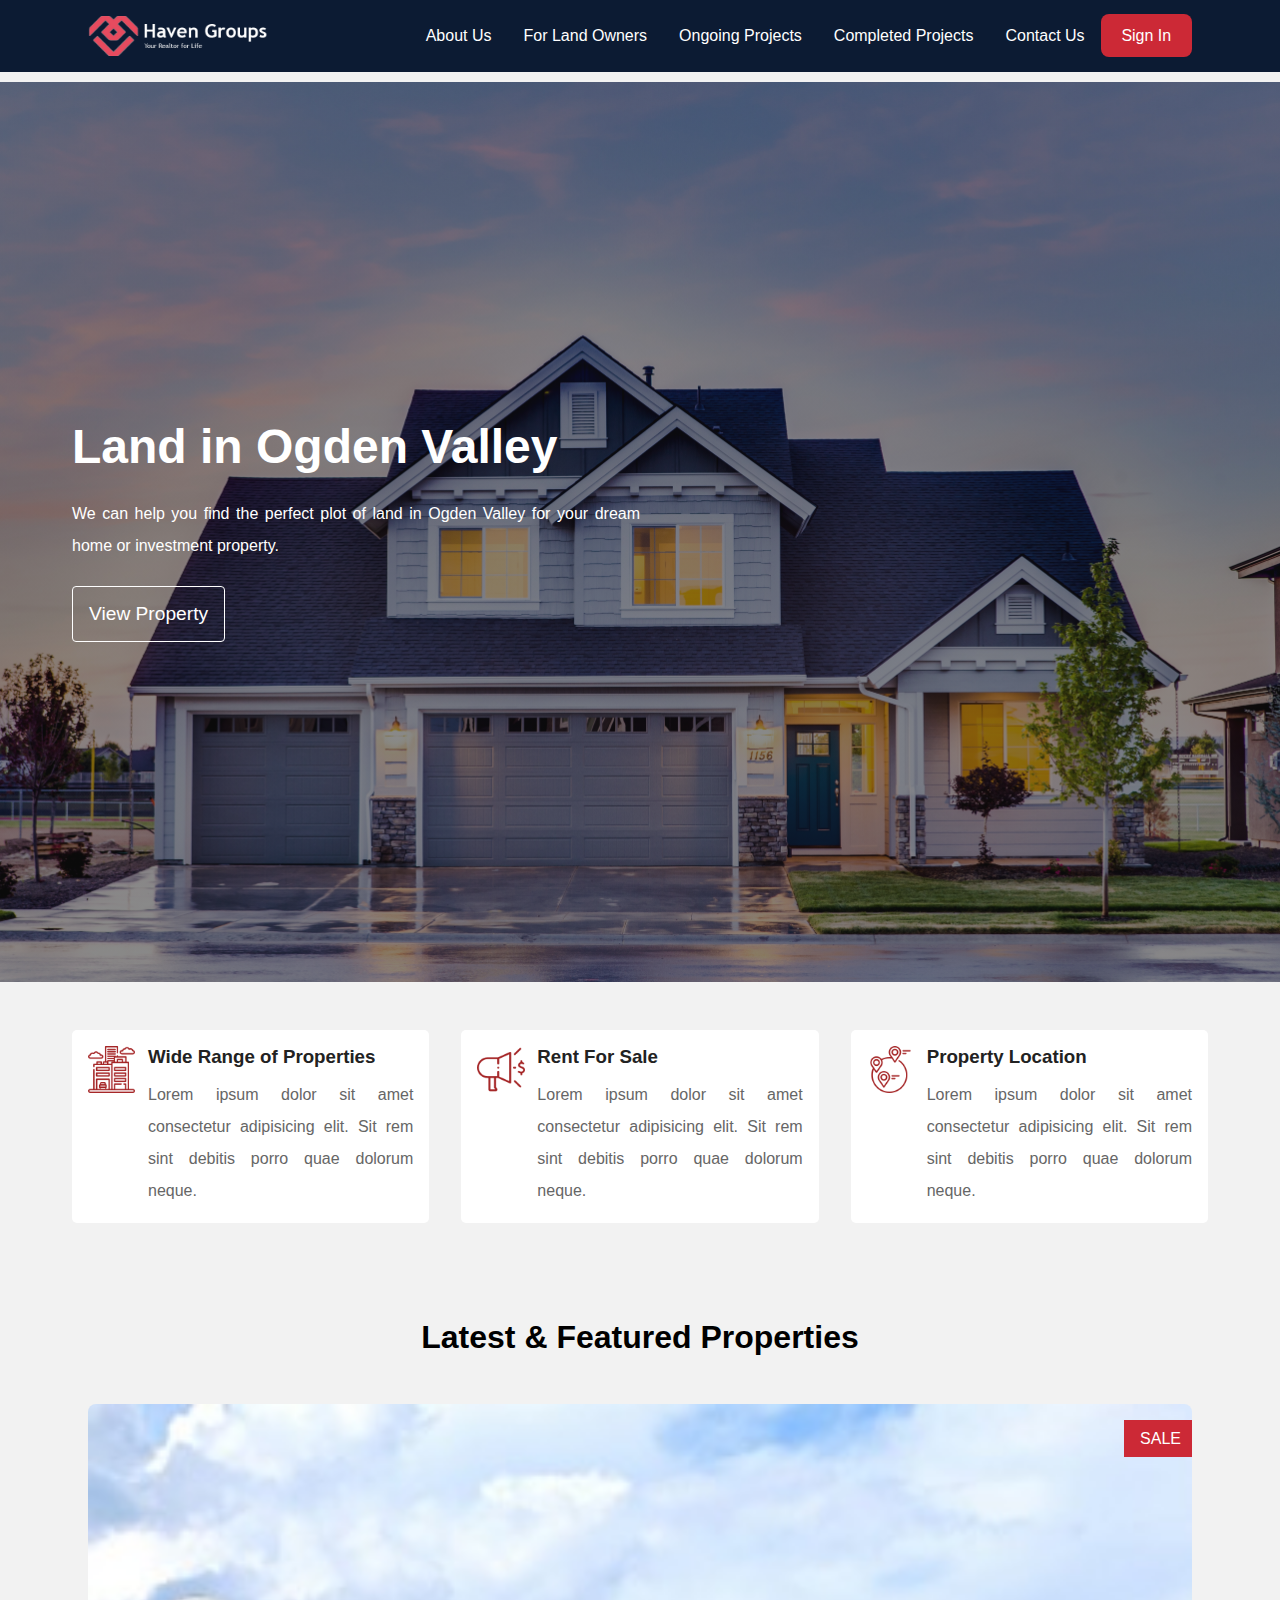
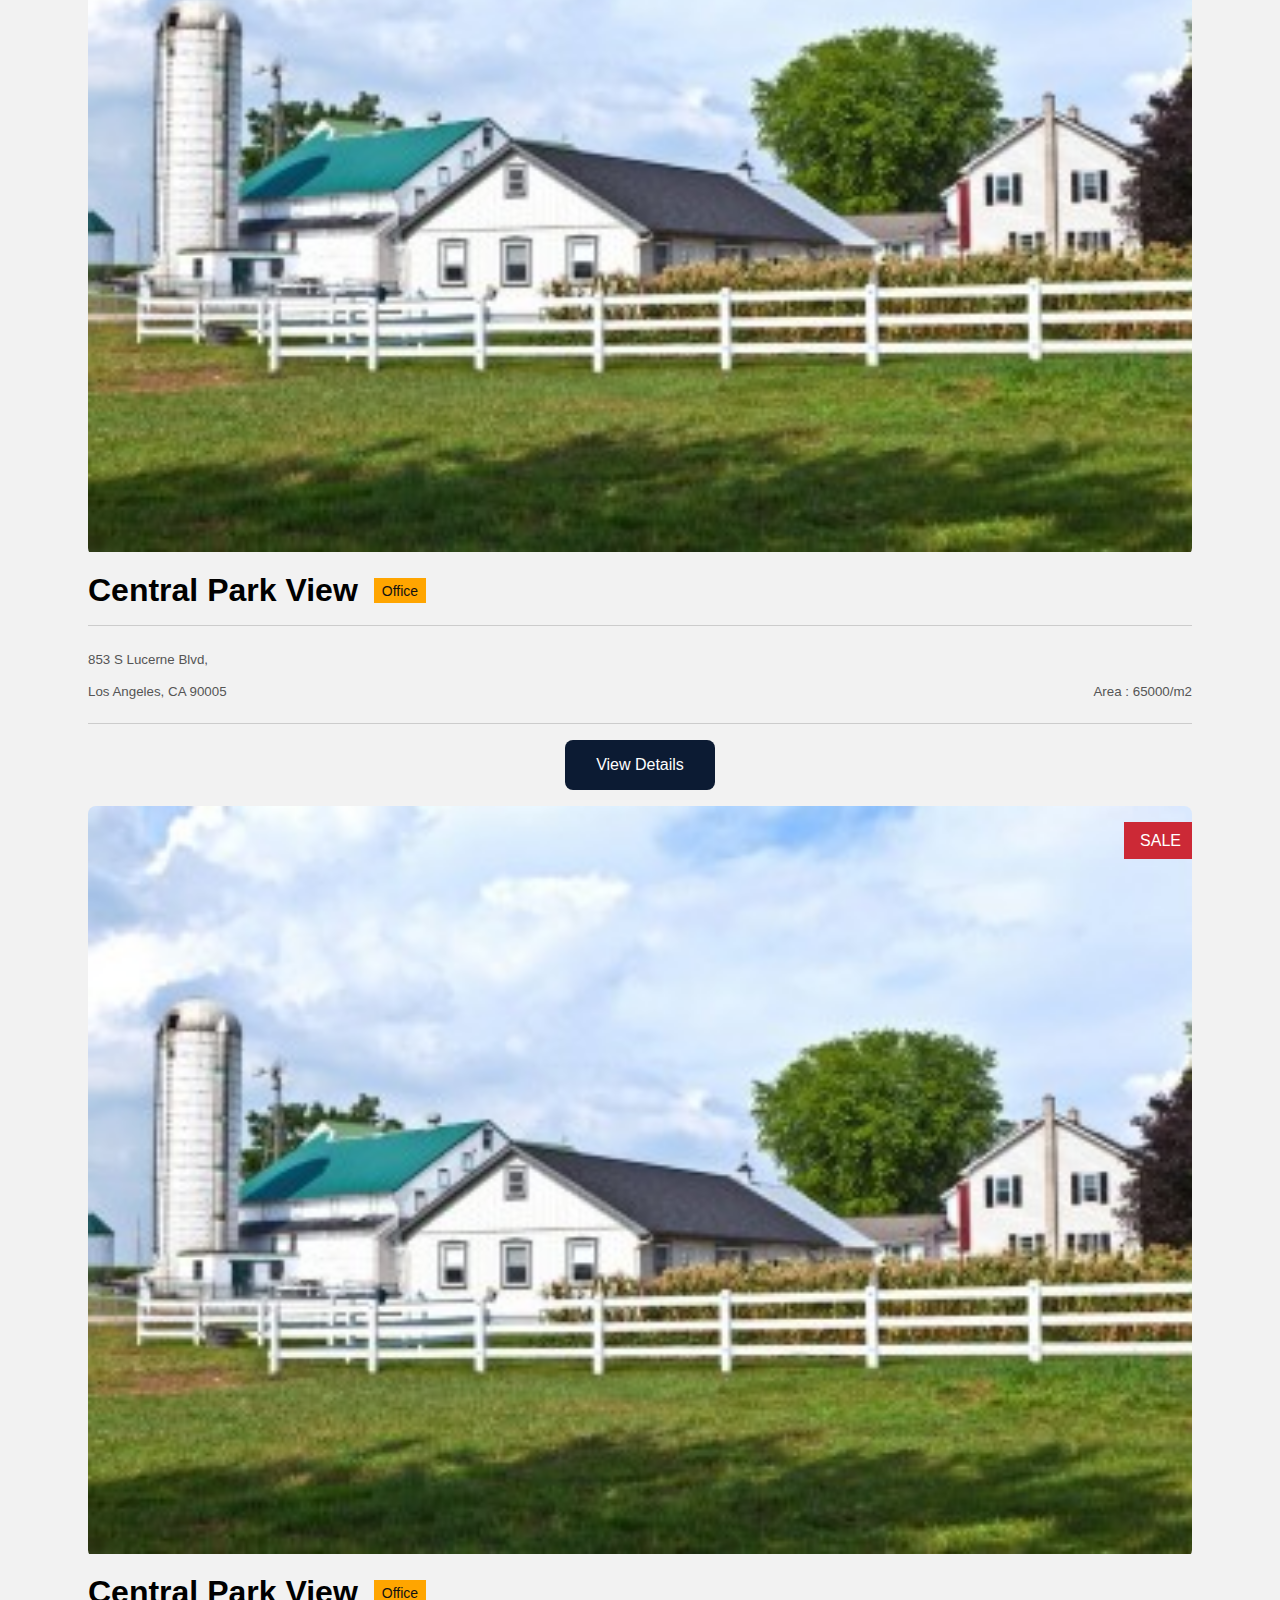
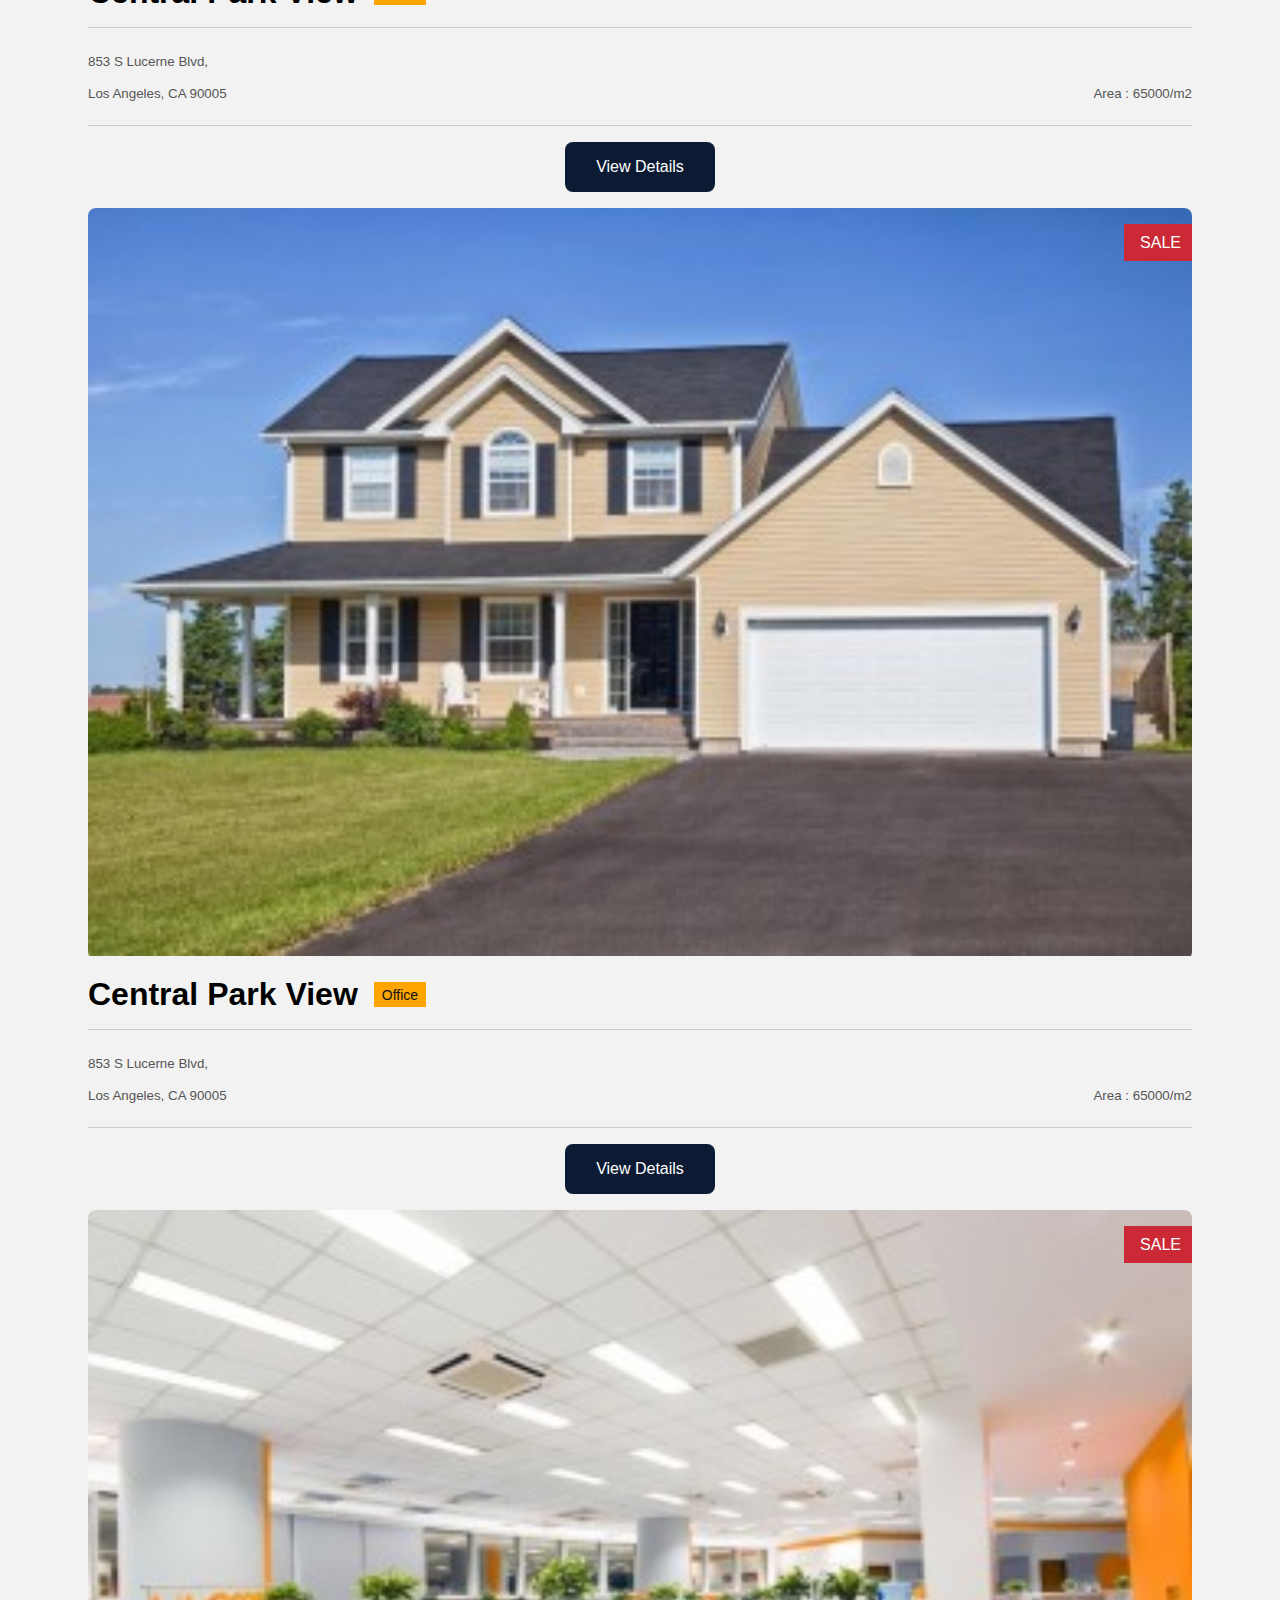
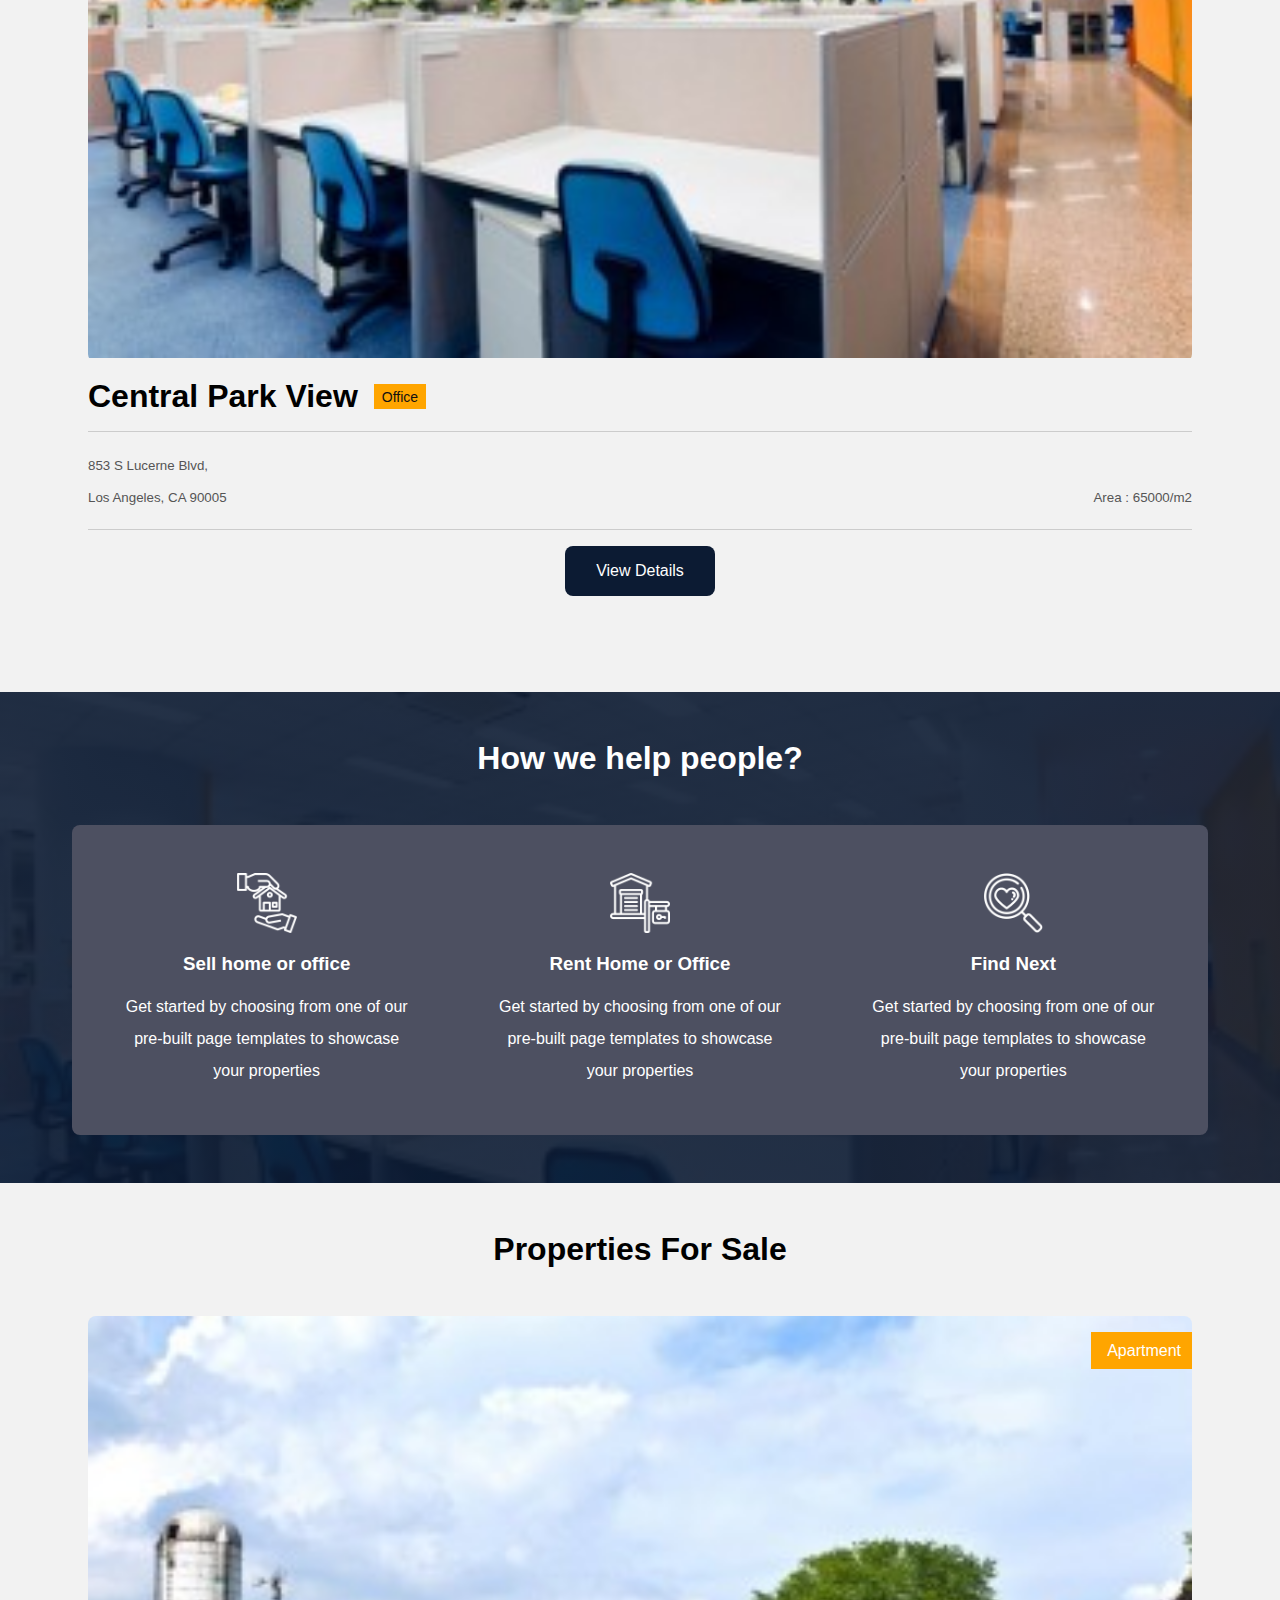
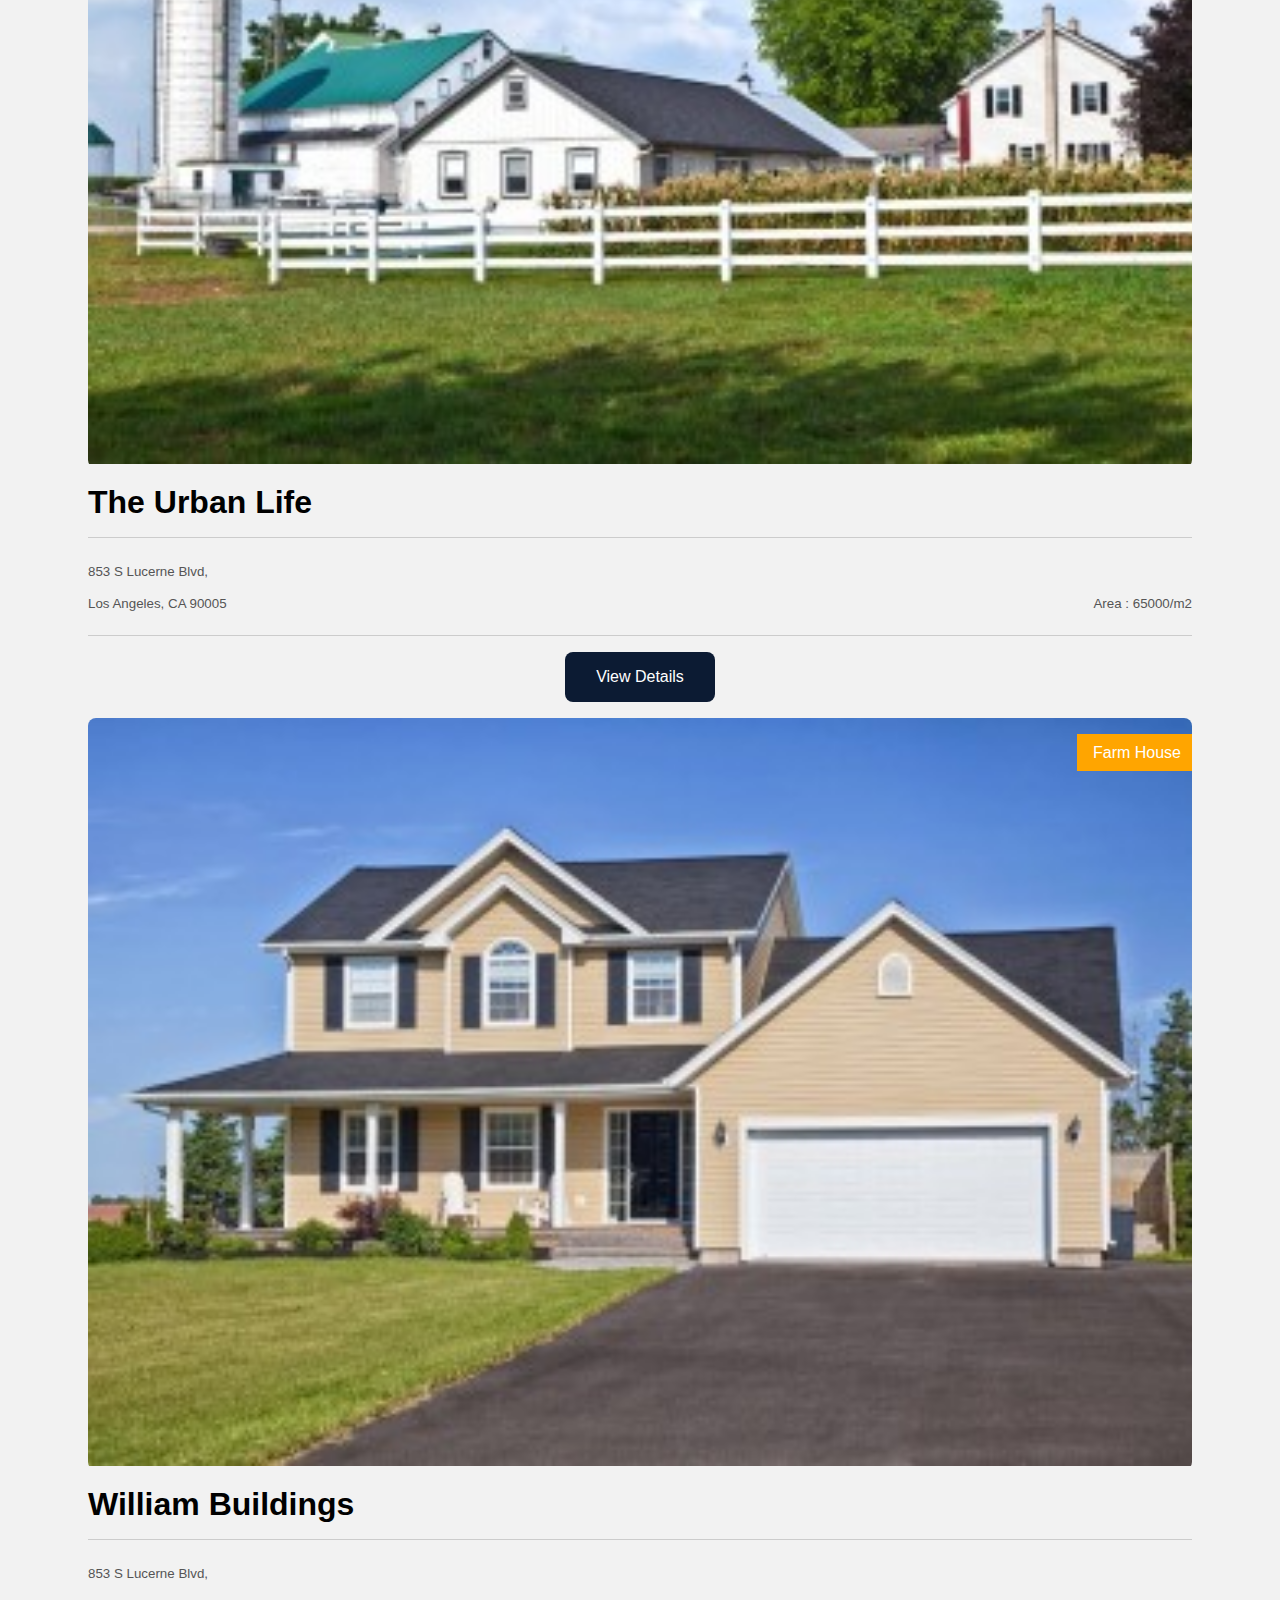
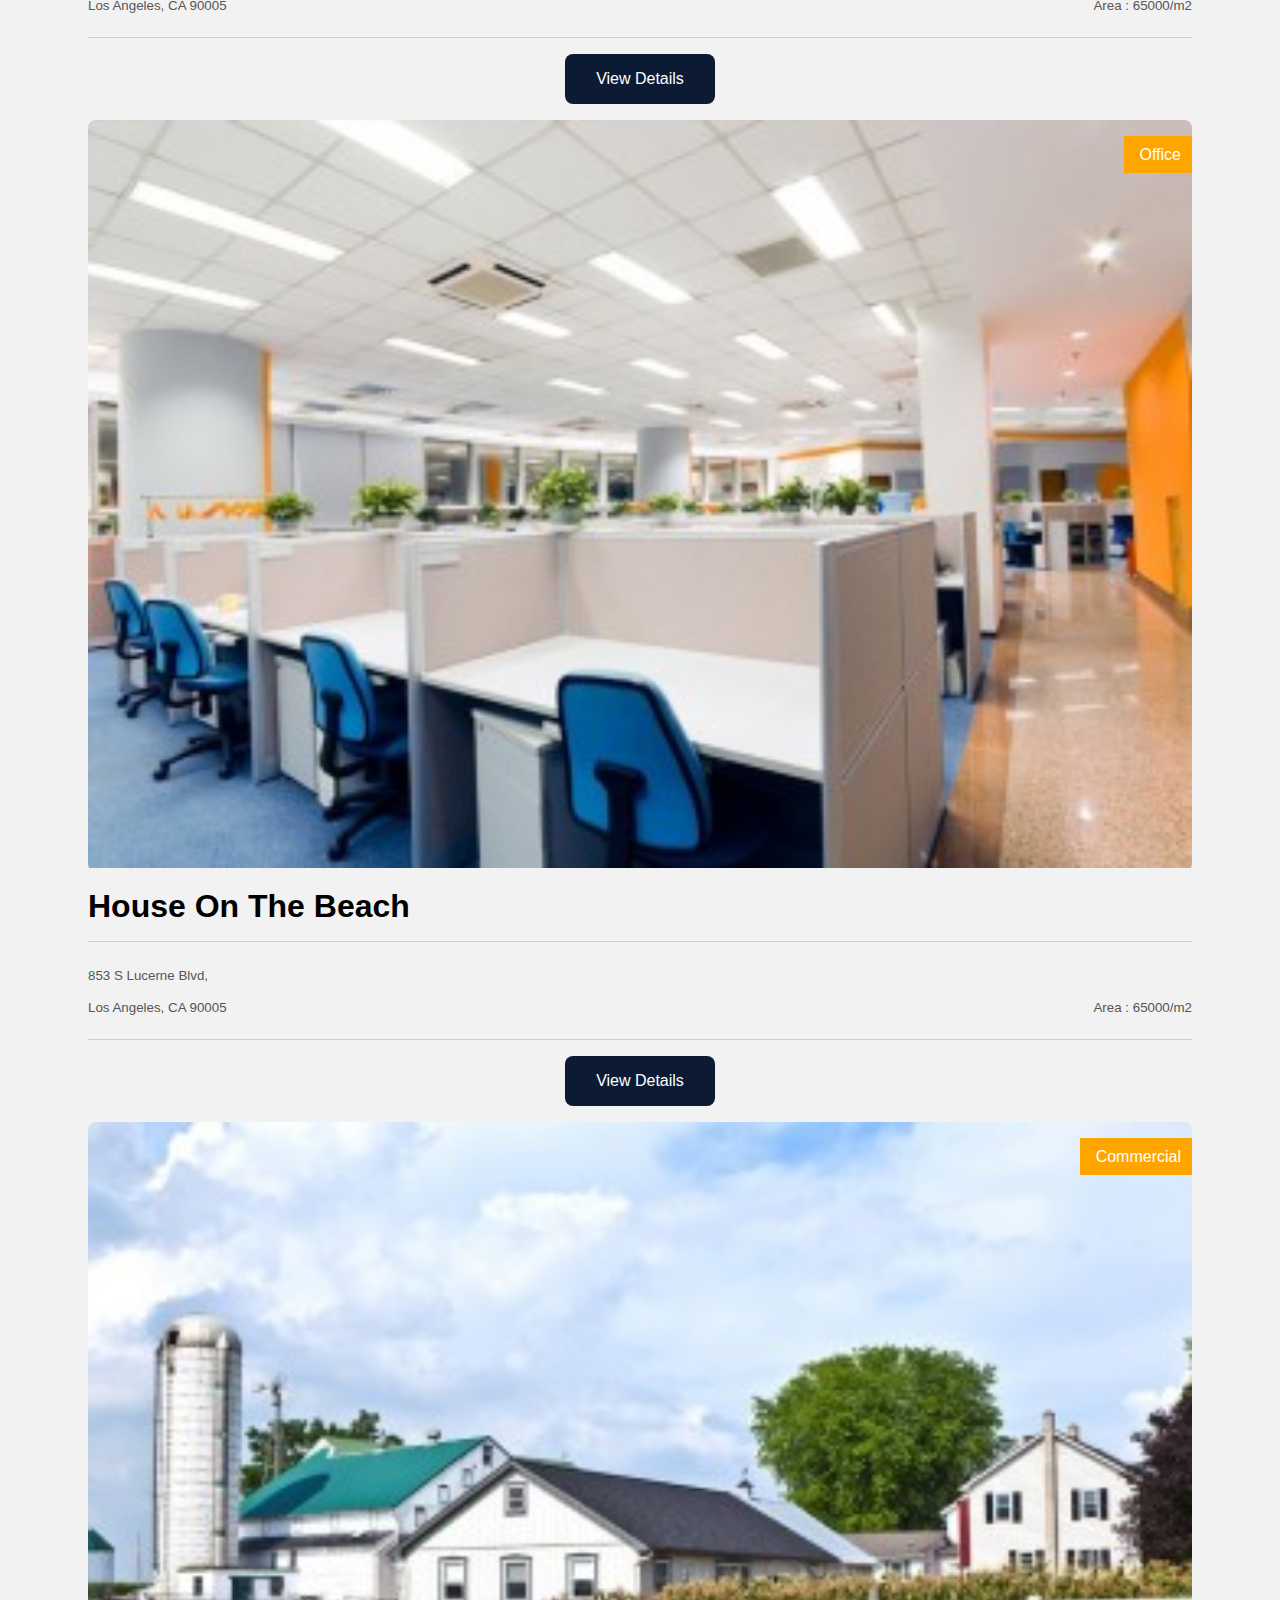
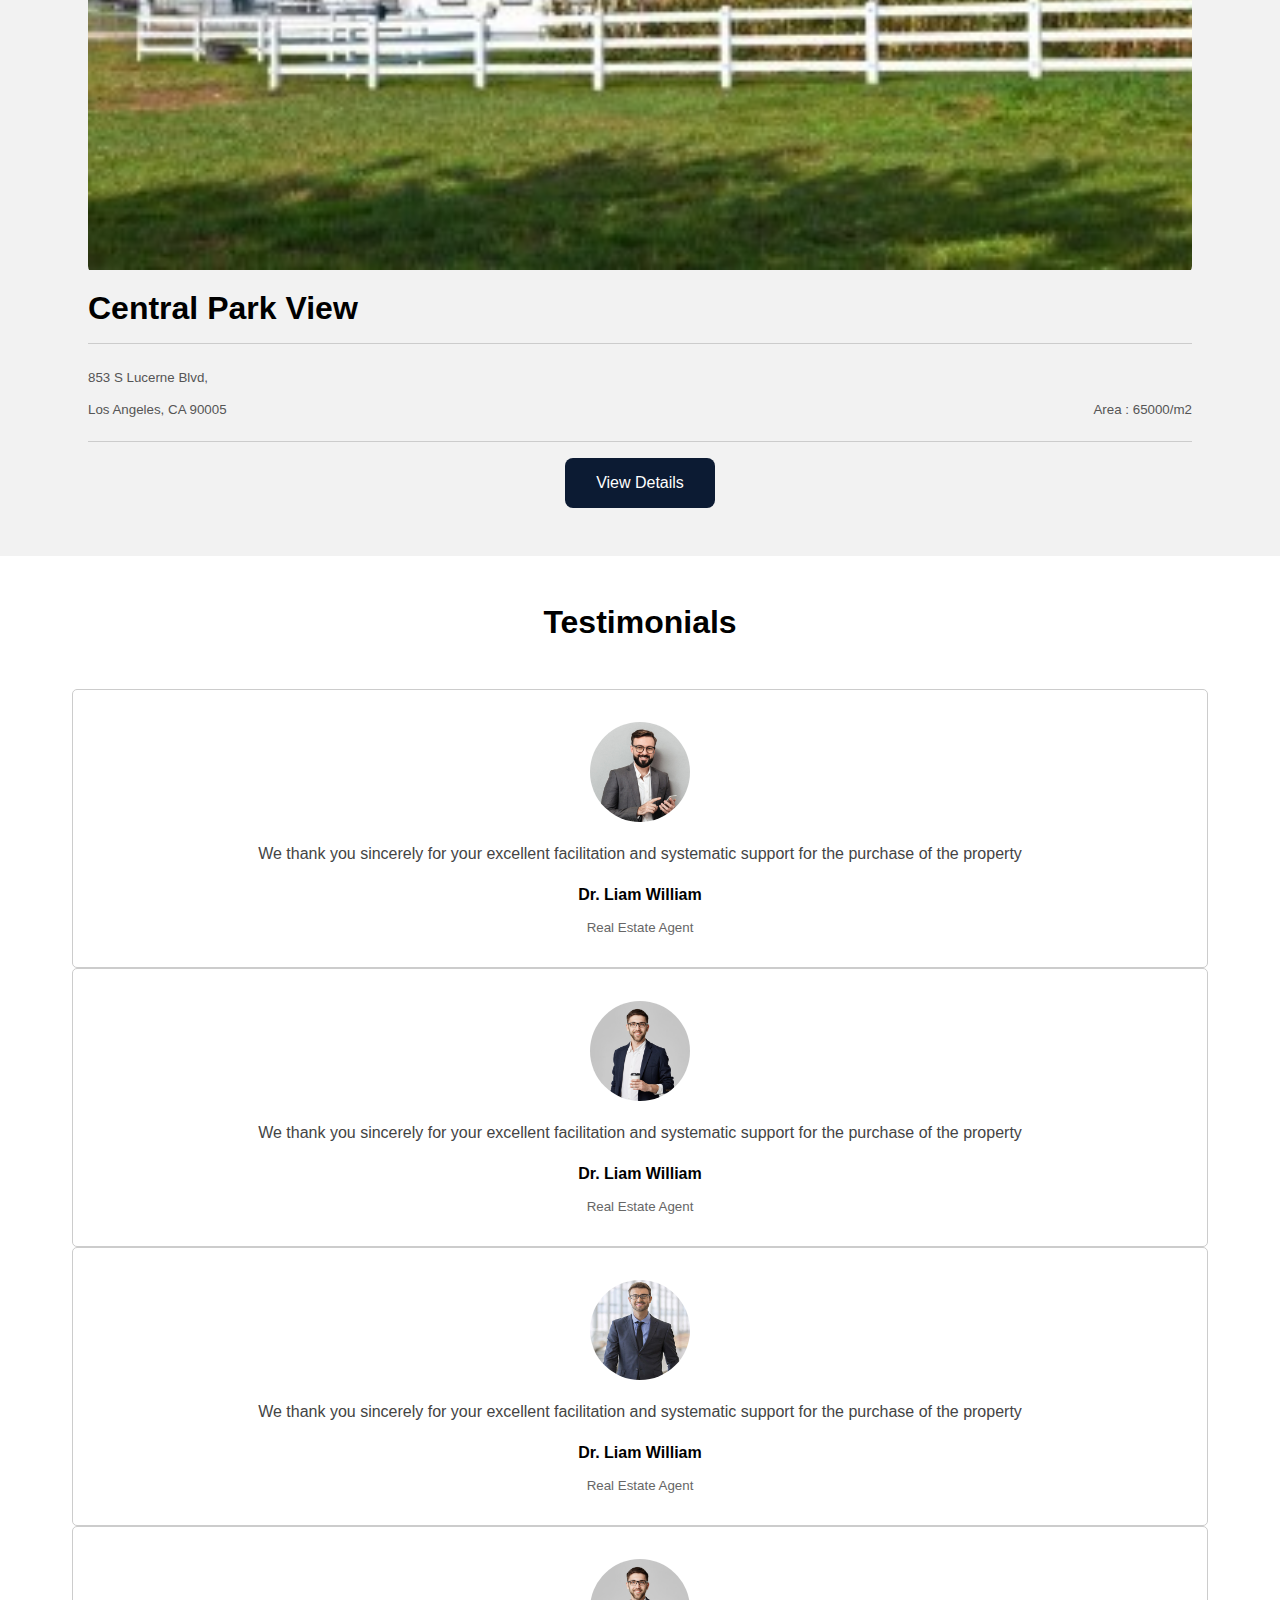
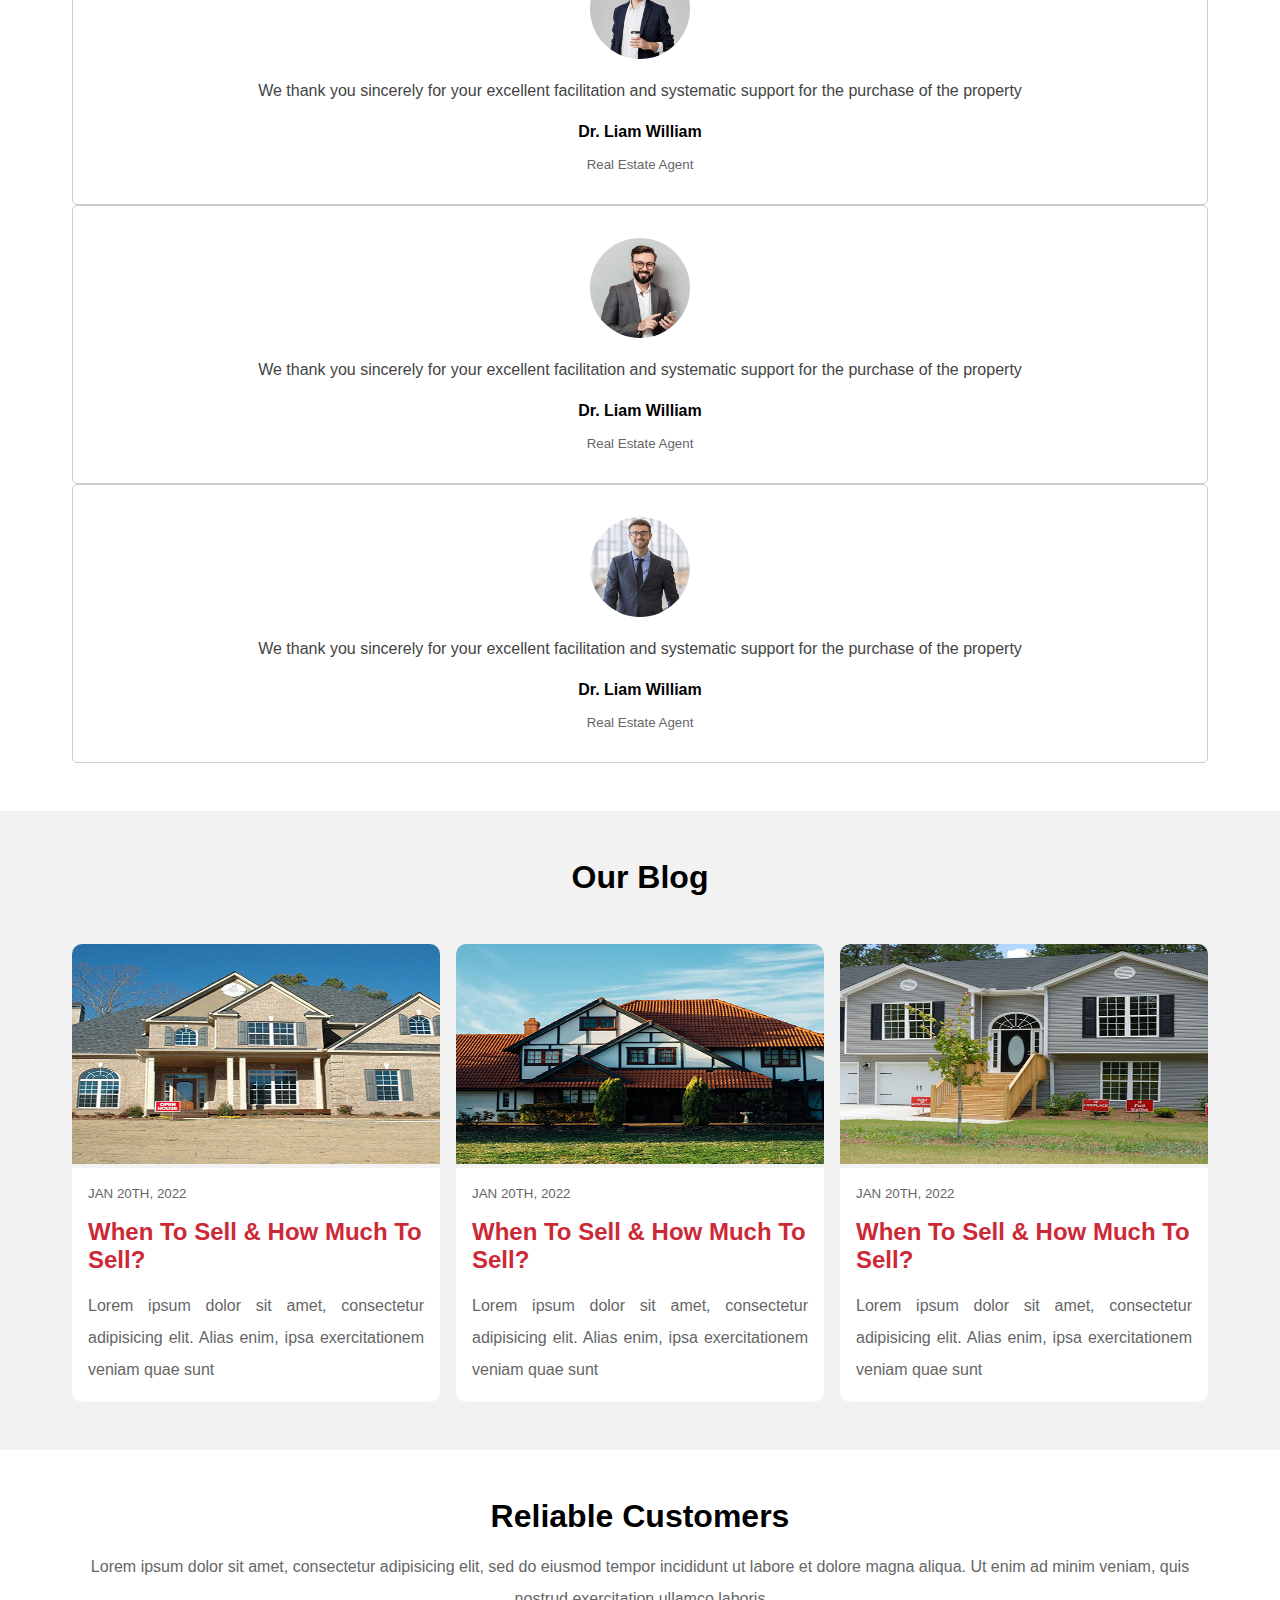
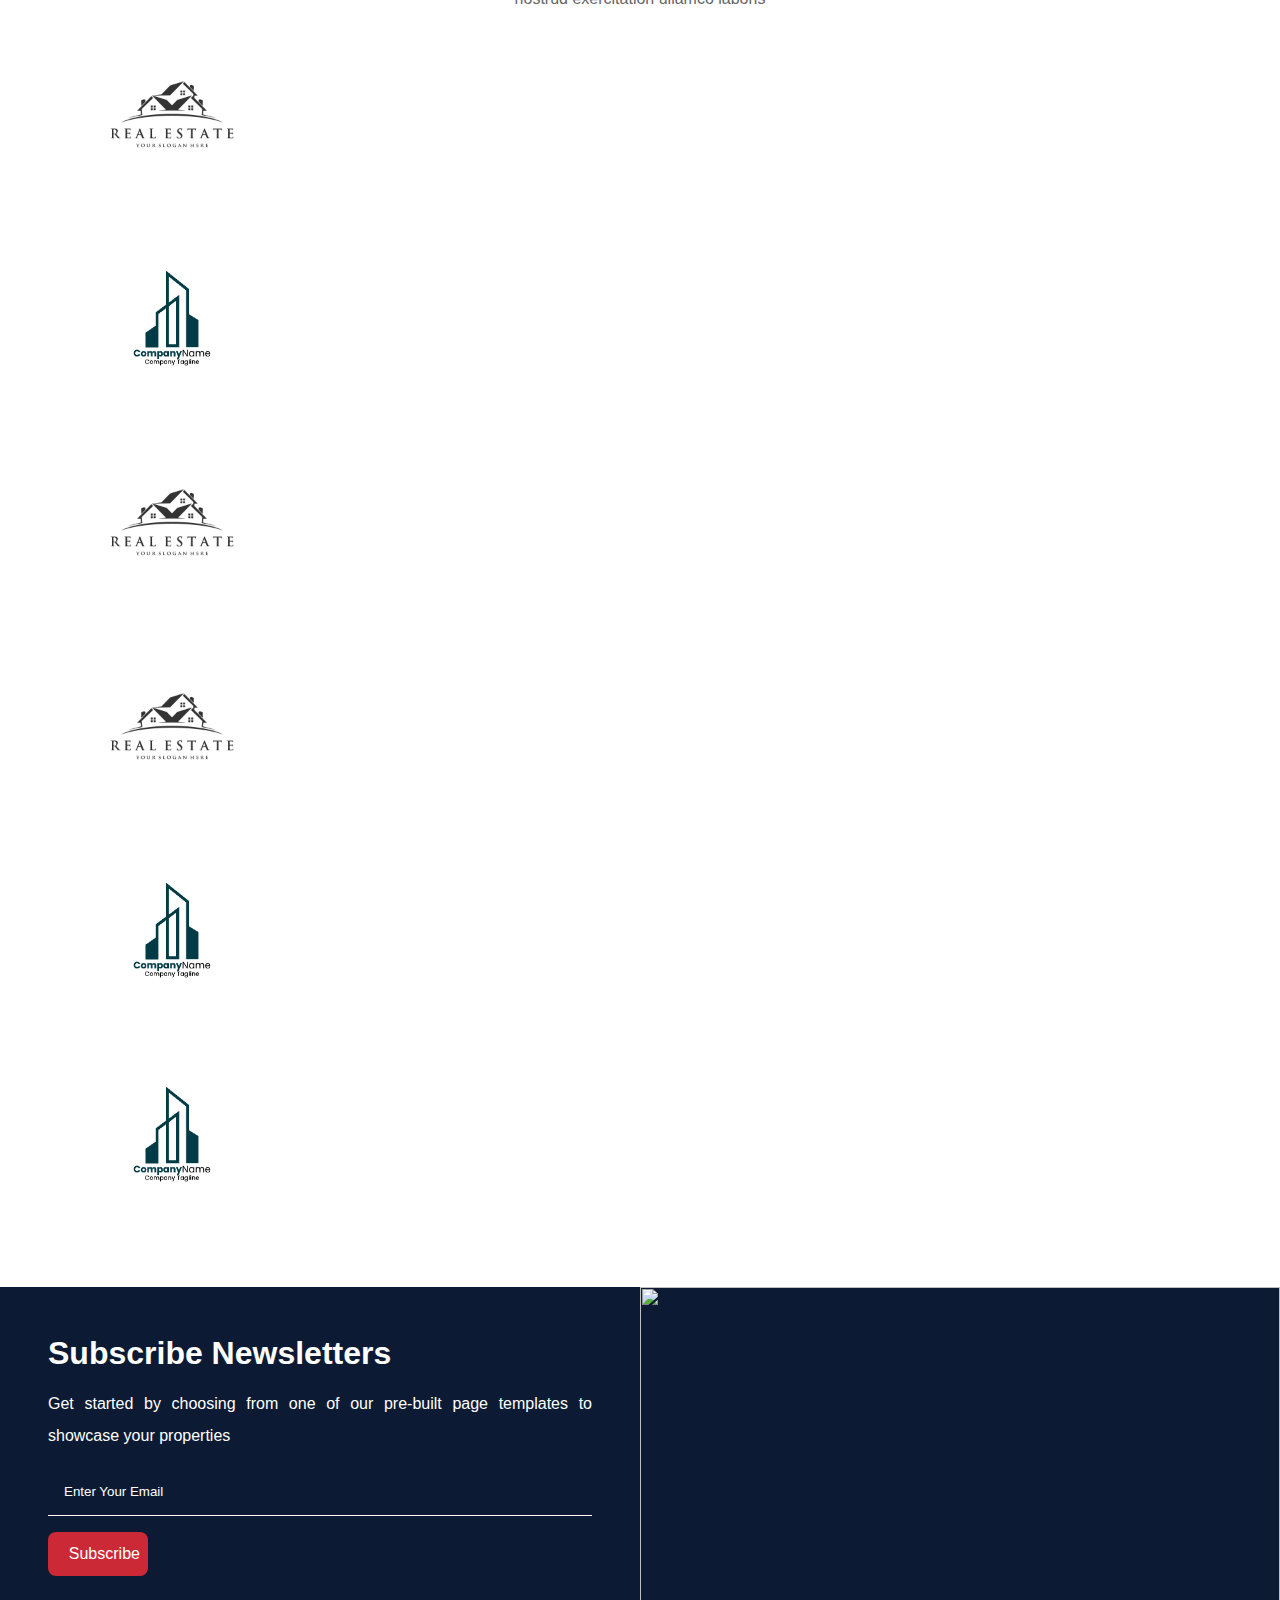
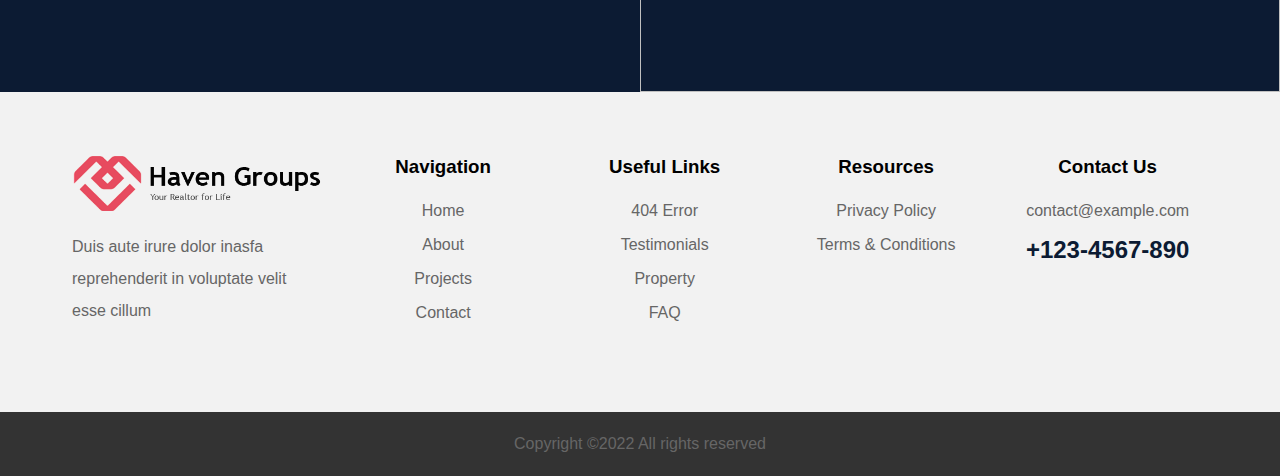
==== index.html @ 0b40ffcd "Initial Project" ====
<!DOCTYPE html>
<html lang="en">

<head>
    <meta charset="UTF-8">
    <meta http-equiv="X-UA-Compatible" content="IE=edge">
    <meta name="viewport" content="width=device-width, initial-scale=1.0">
    <title>Haven Groups</title>
    <!-- Favicon link-->
    <link rel="icon" type="image/x-icon" href="assets/img/fav-icon.png">

    <!-- Slick-Carousel CSS CDN -->
    <link rel="stylesheet" href="https://cdnjs.cloudflare.com/ajax/libs/slick-carousel/1.9.0/slick-theme.min.css"
        integrity="sha512-17EgCFERpgZKcm0j0fEq1YCJuyAWdz9KUtv1EjVuaOz8pDnh/0nZxmU6BBXwaaxqoi9PQXnRWqlcDB027hgv9A=="
        crossorigin="anonymous" referrerpolicy="no-referrer" />
    <link rel="stylesheet" href="https://cdnjs.cloudflare.com/ajax/libs/slick-carousel/1.9.0/slick.min.css"
        integrity="sha512-yHknP1/AwR+yx26cB1y0cjvQUMvEa2PFzt1c9LlS4pRQ5NOTZFWbhBig+X9G9eYW/8m0/4OXNx8pxJ6z57x0dw=="
        crossorigin="anonymous" referrerpolicy="no-referrer" />
    <!-- Font Awesome CDN -->
    <script src="https://kit.fontawesome.com/272a6bdf68.js" crossorigin="anonymous"></script>
    <!-- Vendors Css Files -->
    <!-- Main Css File -->
    <link rel="stylesheet" href="assets/css/main.css">
</head>

<body>
    <!-- Header -->
    <header id="header">
        <div class="container">
            <div class="navigation">
                <a href="index.html" class="logo-img"><img src="assets/img/main-logo.png" alt="logo"></a>
                <ul id="mymenu" class="menu">
                    <li><a href="#">About Us</a></li>
                    <li><a href="#">For Land Owners</a></li>
                    <li><a href="#">Ongoing Projects</a></li>
                    <li><a href="#">Completed Projects</a></li>
                    <li><a href="#">Contact Us</a></li>
                    <li><a href="#" class="menu-btn">Sign In</a></li>
                </ul>
                <a href="javascript:void(0);" id="mobile" onclick="OpenNav(this)"><i class="fas fa-bars" id="mobile-menu"></i></a>
            </div>
        </div>
    </header>

    <!-- Header End-->
    <!-- Options -->
    <section class="option">
        <div class="container">
            <form action="">
                <select name="" id="property">
                    <option value="Property Type">Property Type</option>
                    <option value="Apartment">Apartment</option>
                    <option value="Plot">Plot</option>
                    <option value="Commercial">Commercial</option>
                </select>
                <select name="" id="location">
                    <option value="location">Location</option>
                    <option value="Alberta">Alberta</option>
                    <option value="British Columbia">British Columbia</option>
                    <option value="Manitoba">Manitoba</option>
                    <option value="Nova Scotia">Nova Scotia</option>
                    <option value="Ontario">Ontario</option>
                </select>
                <select name="" id="budget">
                    <option value="Property Type">Budget</option>
                    <option value="Apartment">$1000 - $2000</option>
                    <option value="Apartment">$2000 - $3000</option>
                    <option value="Apartment">$3000 - $4000</option>
                    <option value="Apartment">$4000 - $5000</option>
                    <option value="Apartment">$5000 - $6000</option>
                    <option value="Apartment">$6000 - above</option>

                </select>
                <a href="#" class="search-btn">Search</a>
            </form>
        </div>
    </section>

    <!-- Options End-->
    <!-- Hero -->
    <section class="hero">
        <div class="container">
            <div class="hero-content">
                <div class="content">
                    <h1>Land in Ogden Valley</h1>
                    <p>We can help you find the perfect plot of land in Ogden Valley for your dream home or investment
                        property.</p>
                    <a href="#" class="hero-btn">View Property</a>
                </div>

            </div>
        </div>
    </section>

    <!-- Hero End-->
    <!-- Services -->
    <section class="service">
        <div class="container">
            <div class="service-boxes">
                <div class="box">
                    <img src="assets/img/property-red.png" style="width: 60px;" alt="">
                    <div class="box-text">
                        <h3>Wide Range of Properties</h3>
                        <p>Lorem ipsum dolor sit amet consectetur adipisicing elit. Sit rem sint debitis porro quae
                            dolorum neque.</p>
                    </div>
                </div>
                <div class="box">
                    <img src="assets/img/sale-red.png" style="width: 60px;" alt="">
                    <div class="box-text">
                        <h3>Rent For Sale</h3>
                        <p>Lorem ipsum dolor sit amet consectetur adipisicing elit. Sit rem sint debitis porro quae
                            dolorum neque.</p>
                    </div>
                </div>
                <div class="box">
                    <img src="assets/img/location-red.png" style="width: 60px;" alt="">
                    <div class="box-text">
                        <h3>Property Location</h3>
                        <p>Lorem ipsum dolor sit amet consectetur adipisicing elit. Sit rem sint debitis porro quae
                            dolorum neque.</p>
                    </div>
                </div>
            </div>
        </div>
    </section>

    <!-- Services End -->
    <!--First Carousel -->
    <section class="property">
        <div class="container">
            <h1 class="text-center main-title">Latest & Featured Properties</h1>
            <!-- Slick-Carousel -->
            <div class="responsive">
                <div class="card">
                    <div class="card-img">
                        <img src="assets/img/gallery/property1.jpg" alt="">
                        <span class="img-tag">SALE</span>
                    </div>
                    <div class="card-content">
                        <div class="card-title">
                            <h1>Central Park View</h1>
                            <span class="title-tag">Office</span>
                        </div>

                        <div class="card-text">
                            <small>853 S Lucerne Blvd,</small>
                            <div>
                                <small>Los Angeles, CA 90005</small>
                                <small>Area : 65000/m2</small>
                            </div>
                        </div>

                        <a href="#" class="card-btn">View Details</a>
                    </div>

                </div>
                <div class="card">
                    <div class="card-img">
                        <img src="assets/img/gallery/property1.jpg" alt="">
                        <span class="img-tag">SALE</span>
                    </div>
                    <div class="card-content">
                        <div class="card-title">
                            <h1>Central Park View</h1>
                            <span class="title-tag">Office</span>
                        </div>

                        <div class="card-text">
                            <small>853 S Lucerne Blvd,</small>
                            <div>
                                <small>Los Angeles, CA 90005</small>
                                <small>Area : 65000/m2</small>
                            </div>
                        </div>

                        <a href="#" class="card-btn">View Details</a>
                    </div>

                </div>
                <div class="card">
                    <div class="card-img">
                        <img src="assets/img/gallery/property2.jpg" alt="">
                        <span class="img-tag">SALE</span>
                    </div>
                    <div class="card-content">
                        <div class="card-title">
                            <h1>Central Park View</h1>
                            <span class="title-tag">Office</span>
                        </div>

                        <div class="card-text">
                            <small>853 S Lucerne Blvd,</small>
                            <div>
                                <small>Los Angeles, CA 90005</small>
                                <small>Area : 65000/m2</small>
                            </div>
                        </div>

                        <a href="#" class="card-btn">View Details</a>
                    </div>

                </div>
                <div class="card">
                    <div class="card-img">
                        <img src="assets/img/gallery/property3.jpg" alt="">
                        <span class="img-tag">SALE</span>
                    </div>
                    <div class="card-content">
                        <div class="card-title">
                            <h1>Central Park View</h1>
                            <span class="title-tag">Office</span>
                        </div>

                        <div class="card-text">
                            <small>853 S Lucerne Blvd,</small>
                            <div>
                                <small>Los Angeles, CA 90005</small>
                                <small>Area : 65000/m2</small>
                            </div>
                        </div>

                        <a href="#" class="card-btn">View Details</a>
                    </div>

                </div>
            </div>







        </div>
    </section>

    <!--First Carousel End-->
<!-- CTA -->

<section class="cta">
<div class="container">
    <h1 class="text-center main-title-2">How we help people?</h1>
    <div class="cta-container">
        <div class="cta-box">
            <img src="assets/img/sell.png" style="width:60px;" alt="">
            <h3>Sell home or office</h3>
            <p>Get started by choosing from one of our pre-built page templates to showcase your properties</p>
        </div>
        <div class="cta-box">
            <img src="assets/img/rent.png" style="width:60px;" alt="">
            <h3>Rent Home or Office</h3>
            <p>Get started by choosing from one of our pre-built page templates to showcase your properties</p>
        </div>
        <div class="cta-box">
            <img src="assets/img/find.png" style="width:60px;" alt="">
            <h3>Find Next</h3>
            <p>Get started by choosing from one of our pre-built page templates to showcase your properties</p>
        </div>
    </div>
</div>
</section>

<!-- CTA End-->
<!-- Property2 -->
<section class="property-2">
    <div class="container">
        <h1 class="text-center main-title">Properties For Sale</h1>
        <!-- Slick-Carousel -->
        <div class="responsive">
            <div class="card">
                <div class="card-img">
                    <img src="assets/img/gallery/property1.jpg" alt="">
                    <span class="img-tag">Apartment</span>
                </div>
                <div class="card-content">
                    <div class="card-title">
                        <h1>The Urban Life</h1>
                       
                    </div>

                    <div class="card-text">
                        <small>853 S Lucerne Blvd,</small>
                        <div>
                            <small>Los Angeles, CA 90005</small>
                            <small>Area : 65000/m2</small>
                        </div>
                    </div>

                    <a href="#" class="card-btn">View Details</a>
                </div>

            </div>
            <div class="card">
                <div class="card-img">
                    <img src="assets/img/gallery/property2.jpg" alt="">
                    <span class="img-tag">Farm House</span>
                </div>
                <div class="card-content">
                    <div class="card-title">
                        <h1>William Buildings</h1>
                       
                    </div>

                    <div class="card-text">
                        <small>853 S Lucerne Blvd,</small>
                        <div>
                            <small>Los Angeles, CA 90005</small>
                            <small>Area : 65000/m2</small>
                        </div>
                    </div>

                    <a href="#" class="card-btn">View Details</a>
                </div>

            </div>
            <div class="card">
                <div class="card-img">
                    <img src="assets/img/gallery/property3.jpg" alt="">
                    <span class="img-tag">Office</span>
                </div>
                <div class="card-content">
                    <div class="card-title">
                        <h1>House On The Beach</h1>
                       
                    </div>

                    <div class="card-text">
                        <small>853 S Lucerne Blvd,</small>
                        <div>
                            <small>Los Angeles, CA 90005</small>
                            <small>Area : 65000/m2</small>
                        </div>
                    </div>

                    <a href="#" class="card-btn">View Details</a>
                </div>

            </div>
            <div class="card">
                <div class="card-img">
                    <img src="assets/img/gallery/property1.jpg" alt="">
                    <span class="img-tag">Commercial</span>
                </div>
                <div class="card-content">
                    <div class="card-title">
                        <h1>Central Park View</h1>
                       
                    </div>

                    <div class="card-text">
                        <small>853 S Lucerne Blvd,</small>
                        <div>
                            <small>Los Angeles, CA 90005</small>
                            <small>Area : 65000/m2</small>
                        </div>
                    </div>

                    <a href="#" class="card-btn">View Details</a>
                </div>

            </div>
        </div>







    </div>
</section>


<!-- Property2 End-->
<!-- Testimonials-->
<section class="Testimonials">
<div class="container">
    <h1 class="text-center main-title">Testimonials</h1>
    <div class="responsive-2">
        <div class="single-card">
         <img src="assets/img/Testimonials/our-team-1.jpg" alt="">
         <p>We thank you sincerely for your excellent facilitation and systematic support for the purchase of the property</p>
         <h4>Dr. Liam William</h4>
         <small>Real Estate Agent</small>   
        </div>
        <div class="single-card">
            <img src="assets/img/Testimonials/our-team-2.jpg" alt="">
            <p>We thank you sincerely for your excellent facilitation and systematic support for the purchase of the property</p>
            <h4>Dr. Liam William</h4>
            <small>Real Estate Agent</small>   
           </div>
           <div class="single-card">
            <img src="assets/img/Testimonials/our-team-4.jpg" alt="">
            <p>We thank you sincerely for your excellent facilitation and systematic support for the purchase of the property</p>
            <h4>Dr. Liam William</h4>
            <small>Real Estate Agent</small>   
           </div>
           <div class="single-card">
            <img src="assets/img/Testimonials/our-team-2.jpg" alt="">
            <p>We thank you sincerely for your excellent facilitation and systematic support for the purchase of the property</p>
            <h4>Dr. Liam William</h4>
            <small>Real Estate Agent</small>   
           </div>
           <div class="single-card">
            <img src="assets/img/Testimonials/our-team-1.jpg" alt="">
            <p>We thank you sincerely for your excellent facilitation and systematic support for the purchase of the property</p>
            <h4>Dr. Liam William</h4>
            <small>Real Estate Agent</small>   
           </div>
           <div class="single-card">
            <img src="assets/img/Testimonials/our-team-4.jpg" alt="">
            <p>We thank you sincerely for your excellent facilitation and systematic support for the purchase of the property</p>
            <h4>Dr. Liam William</h4>
            <small>Real Estate Agent</small>   
           </div>
    </div>
</div>
</section>


<!-- Testimonials End-->
<!-- Blog -->
<section class="blog">
<div class="container">
    <h1 class="text-center blog-title">Our Blog</h1>
    <div class="blog-container">
        <div class="blogs">
            <div class="blog-img-container">
                <img src="assets/img/blog1.jpg" alt="">
            </div>
            <div class="blog-content">
                <small>JAN 20TH, 2022</small>
                <h2>When To Sell & How Much To Sell?</h2>
                <p>Lorem ipsum dolor sit amet, consectetur adipisicing elit. Alias enim, ipsa exercitationem veniam quae sunt</p>
            </div>
        </div>
        <div class="blogs">
            <div class="blog-img-container">
                <img src="assets/img/blog2.jpg" alt="">
            </div>
            <div class="blog-content">
                <small>JAN 20TH, 2022</small>
                <h2>When To Sell & How Much To Sell?</h2>
                <p>Lorem ipsum dolor sit amet, consectetur adipisicing elit. Alias enim, ipsa exercitationem veniam quae sunt</p>
            </div>
        </div>
        <div class="blogs">
            <div class="blog-img-container">
                <img src="assets/img/blog3.jpg" alt="">
            </div>
            <div class="blog-content">
                <small>JAN 20TH, 2022</small>
                <h2>When To Sell & How Much To Sell?</h2>
                <p>Lorem ipsum dolor sit amet, consectetur adipisicing elit. Alias enim, ipsa exercitationem veniam quae sunt</p>
            </div>
        </div>
    </div>
</div>
</section>
<!-- Blog End-->
<!-- Customers -->
<section class="customer">
<div class="container">
    <h1 class="text-center customer-title">Reliable Customers</h1>
    <p class="text-center">Lorem ipsum dolor sit amet, consectetur adipisicing elit, sed do eiusmod tempor incididunt ut labore et dolore magna aliqua. Ut enim ad minim veniam, quis nostrud exercitation ullamco laboris</p>
    <div class="responsive-3">
        <div><img src="assets/img/logo-1.png" style="width:200px;" alt=""></div>
        <div><img src="assets/img/logo-2.png" style="width:200px;" alt=""></div>
        <div><img src="assets/img/logo-1.png" style="width:200px;" alt=""></div>
        <div><img src="assets/img/logo-1.png" style="width:200px;" alt=""></div>
        <div><img src="assets/img/logo-2.png" style="width:200px;" alt=""></div>
        <div><img src="assets/img/logo-2.png" style="width:200px;" alt=""></div>
    </div>
</div>
</section>
<!-- Customers End-->
<!-- Newsletter -->
<section class="newsletter">

    <div class="sides">
        <div class="left">
            <h1>Subscribe Newsletters</h1>
            <p>Get started by choosing from one of our pre-built page templates to showcase your properties</p>
            <form action="">
                <input type="text" class="newsletter-input" placeholder="Enter Your Email">
                <a href="#" class="newsletter-btn">Subscribe</a>
            </form>
        </div>
      <img src="assets/img/newsletter-img.jpg" alt="">
    </div>

</section>

<!-- Newsletter End-->
<!-- Footer -->
<footer>
    <div class="container">
        <div class="footer-columns">
            <div class="info-column">
                <img src="assets/img/main-logo-black.png" style="width:250px;" alt="">
                <p>Duis aute irure dolor inasfa reprehenderit in voluptate velit esse cillum</p>
                <ul>
                    <li><a href="#"><i class="fab fa-facebook"></i></a></li>
                    <li><a href="#"><i class="fab fa-twitter"></i></a></li>
                    <li><a href="#"><i class="fab fa-linkedin"></i></a></li>
                    <li><a href="#"><i class="fab fa-instagram"></i></a></li>
                </ul>
            </div>
            <div class="navigation-column">
                <h3>Navigation</h3>
                <ul>
                    <li><a href="#">Home</a></li>
                    <li><a href="#">About</a></li>
                    <li><a href="#">Projects</a></li>
                    <li><a href="#">Contact</a></li>
                </ul>
            </div>
            <div class="useful-column">
                <h3>Useful Links</h3>
                <ul>
                    <li><a href="#">404 Error</a></li>
                    <li><a href="#">Testimonials</a></li>
                    <li><a href="#">Property</a></li>
                    <li><a href="#">FAQ</a></li>
                </ul>
            </div>
            <div class="resource-column">
                <h3>Resources</h3>
                <ul>
                    <li><a href="#">Privacy Policy</a></li>
                    <li><a href="#">Terms & Conditions</a></li>
                 
                </ul>
            </div>
            <div class="contact-column">
                <h3>Contact Us</h3>
                <ul>
                    <li><a href="mailto:contact@example.com">contact@example.com</a></li>
                    <li><a href="tel:+123-4567-890">+123-4567-890</a></li>
                 
                </ul>
            </div>
        </div>
    </div>
    <div class="footer-2"><p class="text-center">Copyright ©2022 All rights reserved</p></div>

</footer>


<!-- Footer End-->



       <!-- Jquery CDN -->
       <script src="https://ajax.googleapis.com/ajax/libs/jquery/3.6.0/jquery.min.js"></script>
    <!--Slick-Carousel Js CDN  -->
    <script src="https://cdnjs.cloudflare.com/ajax/libs/slick-carousel/1.9.0/slick.min.js"
        integrity="sha512-HGOnQO9+SP1V92SrtZfjqxxtLmVzqZpjFFekvzZVWoiASSQgSr4cw9Kqd2+l8Llp4Gm0G8GIFJ4ddwZilcdb8A=="
        crossorigin="anonymous" referrerpolicy="no-referrer"></script>
 
    <!-- Main Js File -->
    <script src="assets/js/app.js"></script>
  
</body>

</html>
---- assets/css/main.css ----
/* Utilities*/
*{
    margin: 0;
    padding: 0;
    box-sizing: border-box;
}
.container{
    max-width: var(--max-width);
    margin: auto;
   padding: 0 2rem;
}
body,html{
    overflow-x: hidden;
    background-color: #F2F2F2;
    font-family: Arial, Helvetica, sans-serif;
}
p{
    text-align: justify;
    line-height: 32px;
}
ul{
    list-style: none;
}
a{
    text-decoration: none;
}
.text-center{
    text-align: center;
}

:root{
    --primary-color:#0C1B33;
    --link-hover:#FC814A;
    --light-color:#FFFFFF;
    --dark-button:#CC2936;
    --light-button:transparent;
    --button-hover:#EF959D;
    --dark-color:#000000;
    --max-width:1200px;
}
img{
    width: 100%;
}
.slick-next:before,.slick-prev:before{
    color: #000;
    font-size: 2rem;
}

/* Utilities End*/
/* Header */
header{
    background-color: var(--primary-color);
    transition: all 0.5s ease-in-out;
  
}
#header.sticky{
    position: fixed;
    top: 0;
    z-index: 5;
    transition: all 0.5s ease-in-out;
    width: 100%;
}
.navigation{
    display: grid;
    align-items: center;
    justify-content: space-between;
    padding: 1rem;
    grid-template-columns: repeat(2, 1fr);
}
.navigation .logo-img{
    width: 180px;
    align-items: center;
    display: flex;
}
.navigation ul{
    display: flex;
    align-items: center;
    justify-self: flex-end;
}
.navigation ul li a{
    color: var(--light-color);
    padding: 1rem;
    transition: all 0.5s ease;
    white-space: nowrap;
}
.navigation ul li a:hover{
    color: var(--link-hover);
}
.navigation ul li .menu-btn{
    color: var(--light-color);
    background-color: var(--dark-button);
    padding:0.8rem 1.3rem;
    border-radius: 8px;
    font-size: 1rem;
    transition: all 0.3s ease;
}
.navigation ul li .menu-btn:hover{
    background-color: var(--button-hover);
    color: var(--light-color);
}
.navigation .fa-bars{
    color: var(--light-color);
    font-size: 2rem;
    display: none;
}
.navigation .fa-x{
    color: var(--light-color);
    font-size: 2rem;
    display: none;
}

/* Header End*/
/* Option */
.option{
    padding: 1rem 0;
}
.option form{
    display: grid;
    grid-template-columns: repeat(4, 1fr);
    gap: 1.5rem;
    justify-content: center;
    align-items: center;
}
.option form select{
    padding: 0.9rem 2rem 0.9rem 1rem;
    border: 1px solid #ccc;
    outline: none;
    border-radius: 5px;
    font-size: 0.9rem;
    box-sizing: content-box !important;
}
.option form select option{ 
    font-size: 0.9rem;
}
.option form .search-btn{
    background-color: #0C1B33;
    color: #FFFFFF;
    padding:1rem;
    text-align: center;
    border-radius: 8px;
    font-size: 1rem;
    width: 100px;
    transition: all 0.3s ease;
}
.option form .search-btn:hover{
    background-color:#13adb3;
}
/* Option End*/
/* Hero */
.hero{
    background:linear-gradient(rgba(20,20,20,0.5),rgba(20,20,20,0.5)), url('../img/hero-img.jpg')no-repeat center center / cover;
    height: 100vh;
}
.hero .hero-content{
    display: grid;
    grid-template-columns: repeat(2, 1fr);
    align-items: center;
    height: 100vh;
}
.hero .hero-content .content h1{
    color: #FFFFFF;
    font-size: 3rem;
}
.hero .hero-content .content p{
    color: #FFFFFF;
    padding: 1.5rem 0;
}
.hero .hero-content .content .hero-btn{
    color: #FFFFFF;
    border: 1px solid #FFFFFF;
    padding: 1rem;
    border-radius: 4px;
    outline: none;
    overflow: hidden;
    font-size: 1.2rem;
    position: relative;
    display: inline-block;
    transition: all 0.5s ease;
}
.hero .hero-content .content .hero-btn::before{
    content: "";
    position: absolute;
    height: 150px;
    background-color: rgba(255, 255, 255,0.5);
    left: -80%;
    transform:rotate(35deg);
    width:70px;
    top: -100%;
    transition: all 120ms linear;
}

.hero .hero-content .content .hero-btn:hover::before{
    left: 120%;
}
/* Hero */
/* Services */

.service{
    padding: 3rem 0;
}
.service .service-boxes{
    display: grid;
    grid-template-columns: repeat(3, 1fr);
    align-items: center;
    gap: 2rem;
  
}
.service .service-boxes .box{
    display: flex;
    background-color:white;
    border-radius: 5px;
    padding: 1rem;
    transition: all 0.5s ease-in;
}
.service .service-boxes .box:hover{
    box-shadow: 0 0 5px #888;
}
.service .service-boxes .box img{
    align-self: flex-start;
    padding-right: 0.8rem;
}
.service .service-boxes .box .box-text h3{
    color: #222;
}
.service .service-boxes .box .box-text p{
    color: #666;
    text-align: justify;
    padding-top: .7rem;
}

/* Services End*/
/* Properties */
.responsive{
    margin: 3rem 0;
}
.main-title{
    font-size: 2rem;
}
.property{
    padding: 3rem 0;
}
.card-img{
    position: relative;
    overflow: hidden;
    border-radius: 8px;
    margin: 0 1rem;
}
.card-img img{
    transition: 0.6s ease-in-out;
}
.card-img:hover img{
    transform: scale(1.5);
}
.card-img .img-tag{
    background-color: #CC2936;
    color: #FFFFFF;
    padding: 0.6rem 1rem;
    display: inline-block;
    font-size: 16px;
    position: absolute;
    top: 1rem;
    right: -5px;
}
.card .card-content{
    margin: 1rem;
}
.card .card-title{
    display: flex;
    justify-content: flex-start;
    align-items: center;
    font-size: 1rem;
    margin-bottom: 1rem;
}
.card .card-title .title-tag{
    display: inline-block;
    background-color:orange;
    color: #111;
    text-align: center;
    padding: 0.3rem 0.5rem;
    font-size: 14px;
    margin-left: 1rem;
}
.card .card-text{
    padding: 1.5rem 0;
    border-top: 1px solid #ccc;
    border-bottom: 1px solid #ccc;
}
.card .card-text small{
    color: #555;
}
.card .card-text div{
    display: flex;
    justify-content: space-between;
    align-items: center;
    margin-top: 1rem;
}
.card-btn{
    background-color: #0C1B33;
    color: #FFFFFF;
    padding: 1rem;
    text-align: center;
    font-size: 1rem;
    border-radius: 8px;
    margin: 1rem auto;
    display: block;
    width: 150px;
    transition: all 0.3s ease;
}
.card-btn:hover{
    background-color: #13adb3;
}

/* Properties End*/
/* CTA */
.cta{
    padding:3rem 0;
    background:linear-gradient(rgba(12, 27, 51,0.9),rgba(12, 27, 51,0.9)), url('../img/gallery/property3.jpg')no-repeat center center / cover;
}
.cta .main-title-2{
    color: #FFFFFF;
    font-size: 2rem;
    padding-bottom: 3rem;
}
.cta .cta-container{
    background-color: #4D5061;
    display: grid;
    grid-template-columns: repeat(3, 1fr);
    padding: 2rem;
    gap: 3rem;
    border-radius: 8px;
}
.cta .cta-box{
    padding: 1rem;
    text-align: center;
    color: #FFFFFF;
}
.cta .cta-box h3{
    padding: 1rem 0;
}
.cta .cta-box p{
    text-align: center;
}
/* CTA End*/
/* Property-2 */
.property-2 .img-tag{
    background-color:orange;
    color: #FFFFFF;
}
.property-2 .main-title{
    margin-top: 3rem;
}

/* Property-2 End*/
/* Testimonials */

.Testimonials{
    padding: 3rem 0;
    background-color: #FFFFFF;
}
.Testimonials .main-title{
    padding-bottom: 3rem;
}

.Testimonials .responsive-2 .single-card{
    padding: 2rem;
    border: 1px solid #ccc;
    border-radius: 5px;
    background-color: white;
    display: flex;
    justify-content: center;
    align-items: center;
    flex-direction: column;
  
}
.Testimonials .responsive-2 .single-card img{
    border-radius: 50%;
    width: 100px;
    height: 100px;
    display: block;
    margin: auto;
}
.Testimonials .responsive-2 .single-card p{
    text-align: center;
    color: #444;
    padding-top: 1rem;
}
.Testimonials .responsive-2 .single-card h4{
    text-align: center;
    padding: 1rem 0;
}
.Testimonials .responsive-2 .single-card small{
    text-align: center;
    color: #666;
    display: block;
}

.slick-slide {
    margin-right:10px;
    margin-left:10px;
}

/* Testimonials End*/
/* Blog */
.blog .blog-title{
    padding: 3rem 0;
}
.blog-container{
    display: grid;
    grid-template-columns: repeat(3, 1fr);
    gap: 1rem;
    justify-content: center;
    align-items: center;
}
.blog .blogs .blog-img-container{
    position: relative;
    overflow: hidden;
}
.blog .blogs .blog-img-container img:hover{
transform: scale(2);
}
.blog .blogs .blog-img-container img{
    transition: 0.6s ease-in-out;
    border-top-left-radius: 10px;
    border-top-right-radius: 10px;
    height: 220px;
}
.blog .blogs .blog-content{
    background-color:white;
    border-bottom-left-radius: 10px;
    border-bottom-right-radius: 10px;
    padding: 1rem;
}
.blog .blogs .blog-content small{
    color: #666;
}

.blog .blogs .blog-content h2{
    color: #CC2936;
    padding: 1rem 0;
}
.blog .blogs .blog-content p{
    text-align: justify;
    color: #666;
}

/* Blog End*/
/* Customers */
.customer{
    background-color: white;
    margin-top: 3rem;
    padding-bottom: 3rem;
}
.customer .customer-title{
    padding: 3rem 0 1rem 0;
}
.customer p{
    color: #666;
}

/* Customers End*/
/* Newsletter */
.newsletter{
margin-bottom: 3rem;
}
.newsletter .sides{
    display: grid;
    grid-template-columns: repeat(2, 1fr);
    background-color: #0C1B33;
    color: #FFFFFF;
   
}
.newsletter .sides .left{
    padding: 3rem 3rem 0 3rem;
   
}
.newsletter .sides .left p{
    padding-top: 1rem;
}
.newsletter .sides .left h1{
    font-size: 2rem;
}
.newsletter .sides img{
  height: 45vh;
  object-fit: cover;
 
}
.newsletter .sides .left form{
    display: flex;
    padding-top: 1rem;
    flex-direction: column;
    max-width: 600px;
}
.newsletter .sides .left form .newsletter-btn{
    color: var(--light-color);
    background-color: var(--dark-button);
    padding:0.8rem 1.3rem;
    border-radius: 8px;
    display: inline;
    width: 100px;
    margin-top: 1rem;
    font-size: 1rem;
    transition: all 0.3s ease;
}
.newsletter .sides .left form .newsletter-btn:hover{
    background-color: var(--button-hover);
    color: var(--light-color);
}
.newsletter .sides .left form input{
    background: var(--light-button);
    outline: none;
    border: none;
    border-bottom: 1px solid #FFFFFF;
    padding: 1rem;
    color: #FFFFFF;
}
.newsletter .sides .left form input::placeholder{
    color: #FFFFFF;
}
/* Newsletter End*/
/* Footer */
.footer-columns{
    display: grid;
    grid-template-columns: repeat(5,1fr);
    gap: 1.3rem;
    padding: 1rem 0 2rem 0;
}
.footer-columns h3{
    text-align: center;
}
.info-column p{
    color: #666;
    padding-top: 1rem;
    text-align: left;
}
.info-column ul{
    display: flex;
    justify-content:flex-start;
    align-items: center;
    padding-top: 1rem;
}
.info-column ul li a{
    color: #999;
    font-size: 1.1rem;
    padding: 1rem 1rem 1rem 0;
    transition: 0.3s ease-in-out;
}
.info-column ul li a:hover{
    color: var(--dark-button);
}
.navigation-column ul{
display: flex;
flex-direction: column;
justify-content: center;
margin-top: 1rem;
}
.navigation-column ul li a{
    text-align: center;
    display: block;
    padding: .5rem;
    transition: 0.3s ease-in-out;
    color: #666;
}
.useful-column ul{
    display: flex;
flex-direction: column;
justify-content: center;
margin-top: 1rem;
}
.useful-column ul li a{
    text-align: center;
    display: block;
    padding: .5rem;
    transition: 0.3s ease-in-out;
    color: #666;
}
.resource-column ul{
    display: flex;
    flex-direction: column;
    justify-content: center;
    margin-top: 1rem;
}
.resource-column ul li a{
    text-align: center;
    display: block;
    padding: .5rem;
    transition: 0.3s ease-in-out;
    color: #666;
}
.contact-column ul{
    display: flex;
    flex-direction: column;
    justify-content: center;
    margin-top: 1rem;
}
.contact-column ul li a{
    text-align: center;
    display: block;
    padding: .5rem;
    transition: 0.3s ease-in-out;
    color: #666;
}
.navigation-column a:hover,
.useful-column a:hover,
.resource-column a:hover,
.contact-column a:hover{
    color: var(--dark-button);
}
.contact-column ul li:last-child a{
    color: #0C1B33;
    font-size: 1.5rem;
    font-weight: 900;
}
.contact-column ul li:last-child a:hover{
    color: var(--dark-button);
}
.footer-2{
    padding: 1rem;
    background-color: #333;
    margin-top: 1rem;
}
.footer-2 p{
    color: #666;
}
/* Footer End*/
/* SmartPhones*/
@media(max-width:500px){
    .navigation{
        grid-template-columns: 1fr 1fr 1fr;
        justify-content: space-between;
    }
    .navigation .menu{
      display: none;
    }
    .navigation .menu.responsive{
        display: flex;
        flex-direction: column;
        justify-self: center;
        order: 3;
        margin-top: 1rem;
        grid-column: 1 / span 3;
    }
    .navigation .menu.responsive li a{
        text-align: center;
        padding: 1rem 0;
        display: block;
    }
    .fa-bars{
        display: block !important;
        text-align: right !important;
        
    }
    #mobile{
        grid-column: 2 / span 3;
    }
    .fa-x{
        display: block !important;
        text-align: right; 
    }
    .navigation .menu.responsive .fa-bars{
        display: block !important;
        text-align: right; 
    }
    .navigation .menu.responsive .fa-x{
        display: block !important;
        text-align: right; 
    }
    .menu-btn{
        padding: 1rem !important;
    }
    .option form{
        grid-template-columns: 1fr;
    }
    .hero .hero-content{
        grid-template-columns: 1fr;
        text-align: center;
    }
  
    .hero .hero-content h1{
        font-size: 2.5rem !important;
    }
    .service .service-boxes{
        grid-template-columns: 1fr;
    }
    .cta .cta-container{
        grid-template-columns: 1fr;
    }
    .blog-container{
        grid-template-columns: 1fr;
    }
    .newsletter .sides{
        grid-template-columns: 1fr;
    }
    .newsletter .left{
        padding-bottom: 2.5rem !important;
    }
    .footer-columns{
        grid-template-columns: 1fr;
    }
    .info-column img{
        display: block;
        margin: auto;
    }
    .info-column p{
        text-align: center !important;
    }
    .info-column ul{
        justify-content: center;
    }
}


/*SmartPhones End*/
/* Tablets */
@media (min-width:501px) and (max-width:990px){
    .navigation{
        grid-template-columns: 1fr 1fr 1fr;
        justify-content: space-between;
    }
    .navigation .menu{
      display: none;
    }
    .navigation .menu.responsive{
        display: flex;
        flex-direction: column;
        justify-self: center;
        order: 3;
        margin-top: 1rem;
        grid-column: 1 / span 3;
    
    }
    .navigation .menu.responsive li a{
        text-align: center;
        padding: 1rem 0;
        display: block;
    }
    .fa-bars{
        display: block !important;
        text-align: right !important;
        
    }
    #mobile{
        grid-column: 2 / span 3;
    }
    .fa-x{
        display: block !important;
        text-align: right; 
    }
    .navigation .menu.responsive .fa-bars{
        display: block !important;
        text-align: right; 
    }
    .navigation .menu.responsive .fa-x{
        display: block !important;
        text-align: right; 
    }
    .menu-btn{
        padding: 1rem !important;
    }
    .option form{
        grid-template-columns: 1fr;
    }
}


/* Tablets End*/
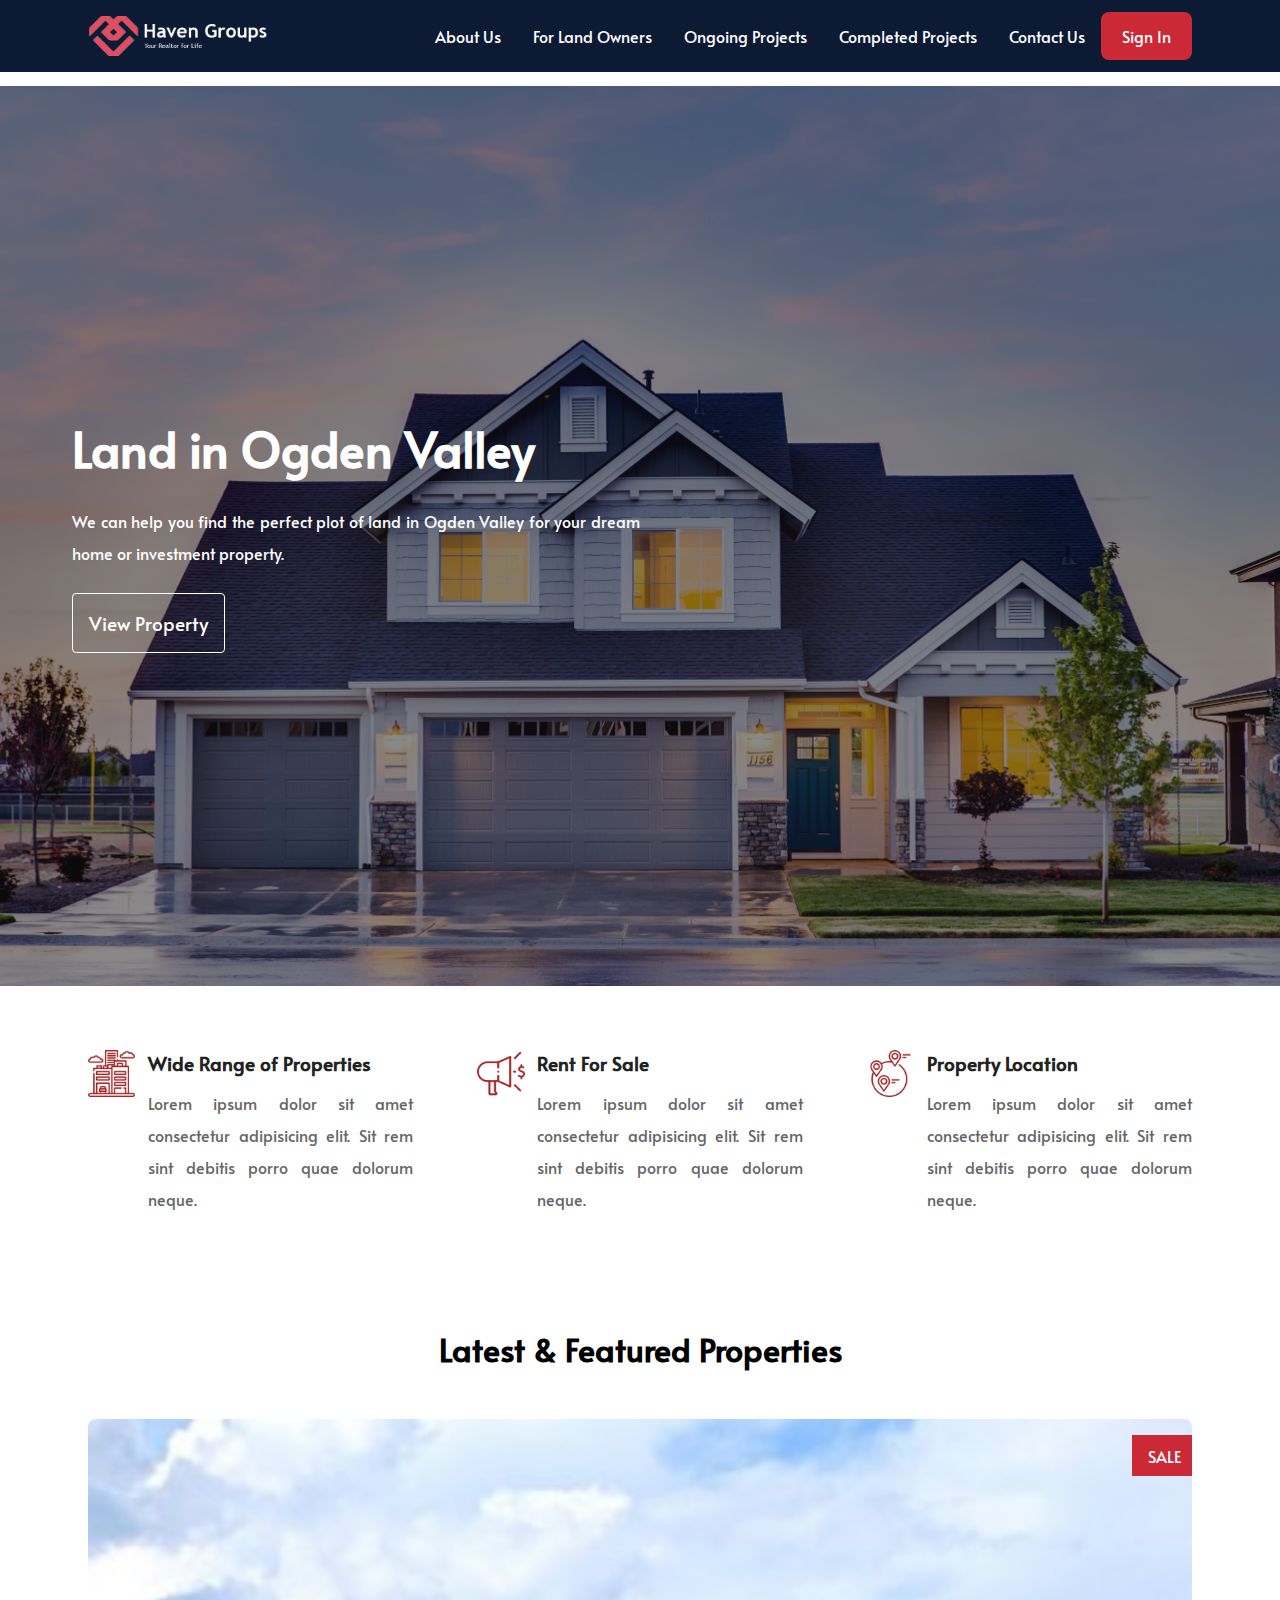
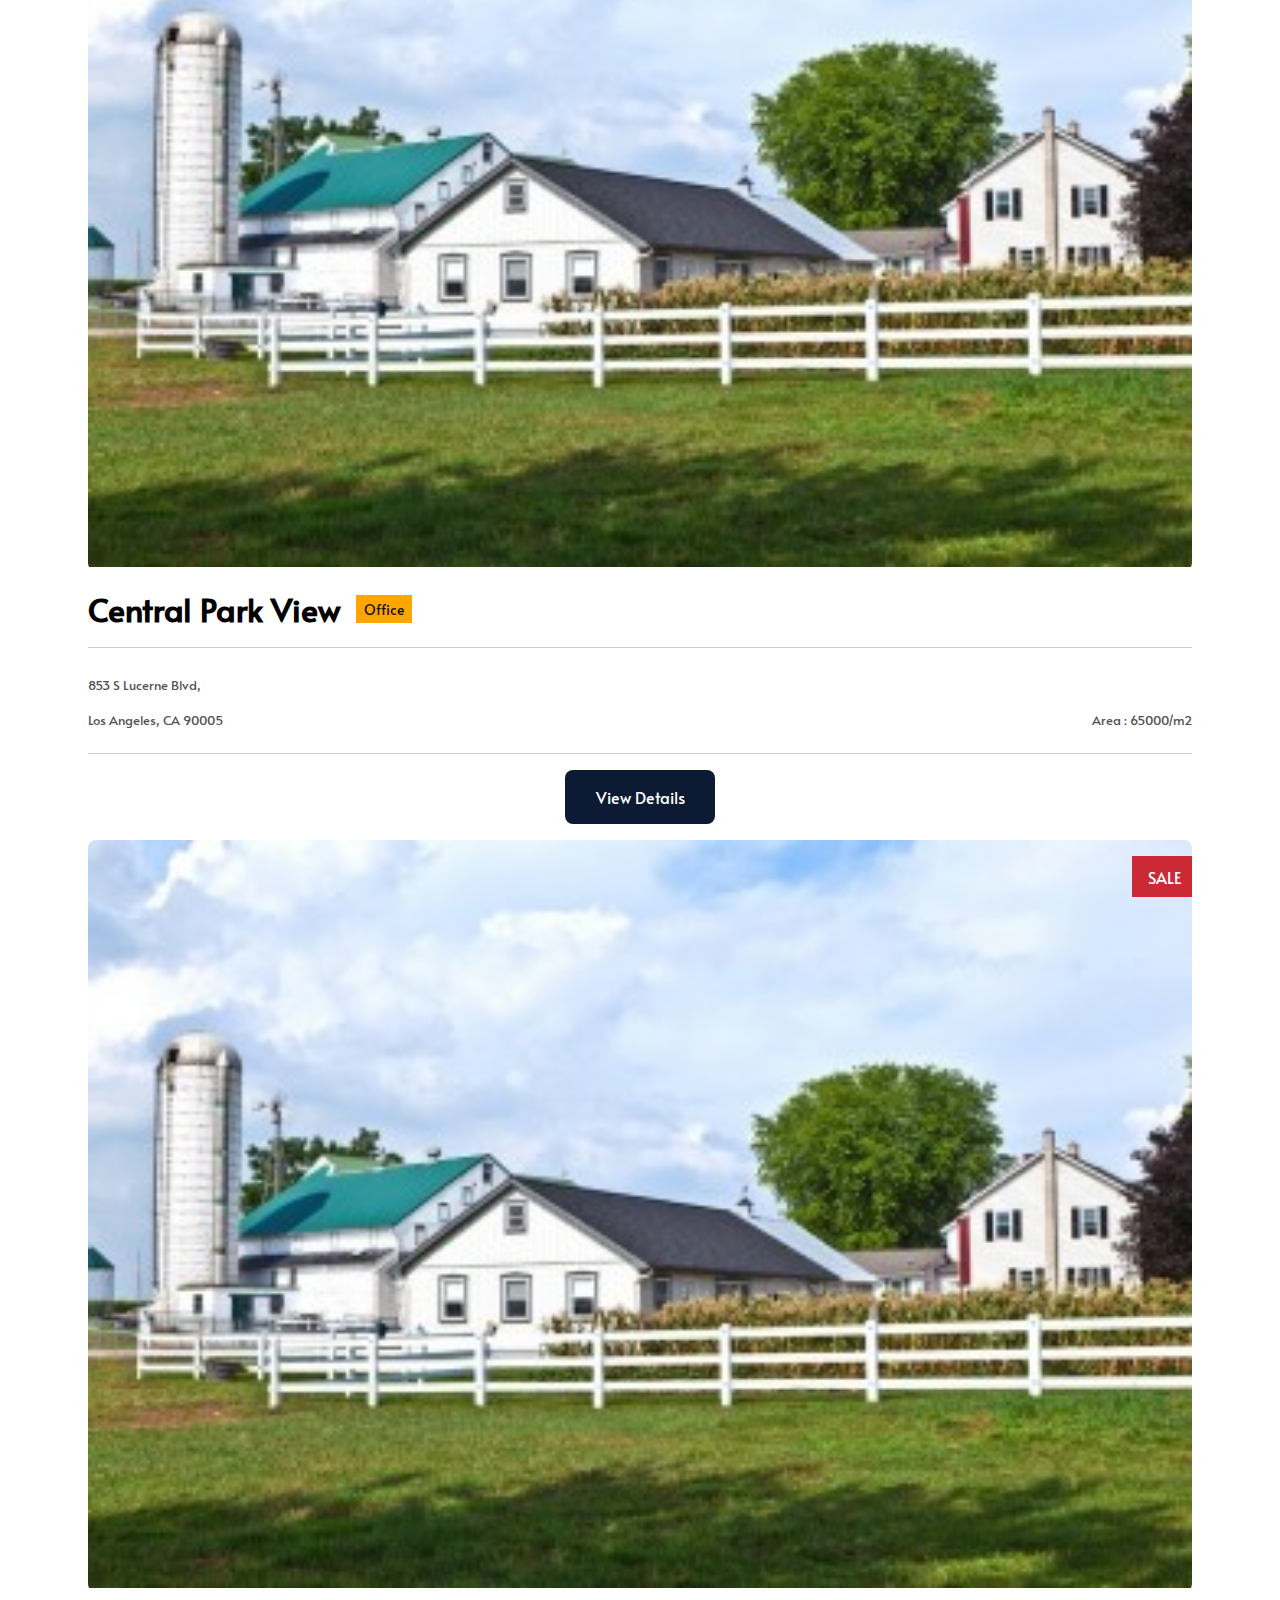
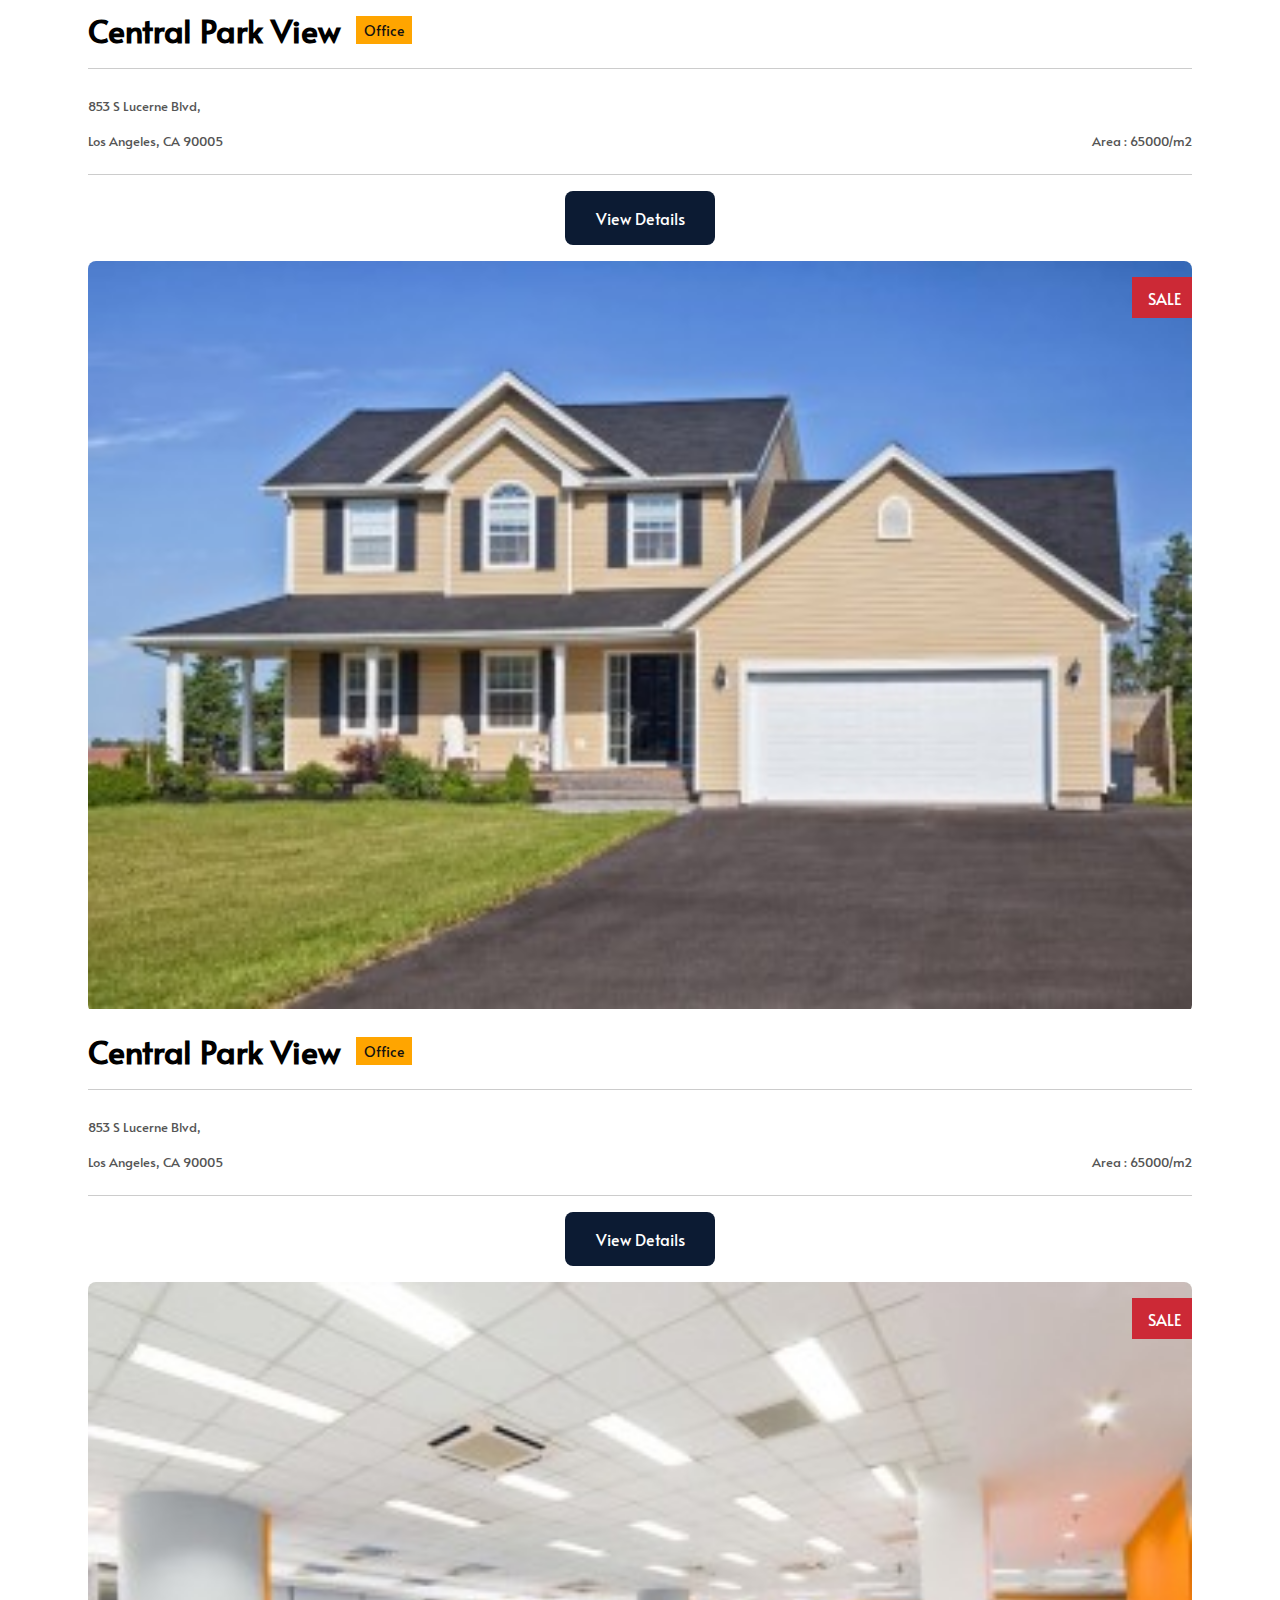
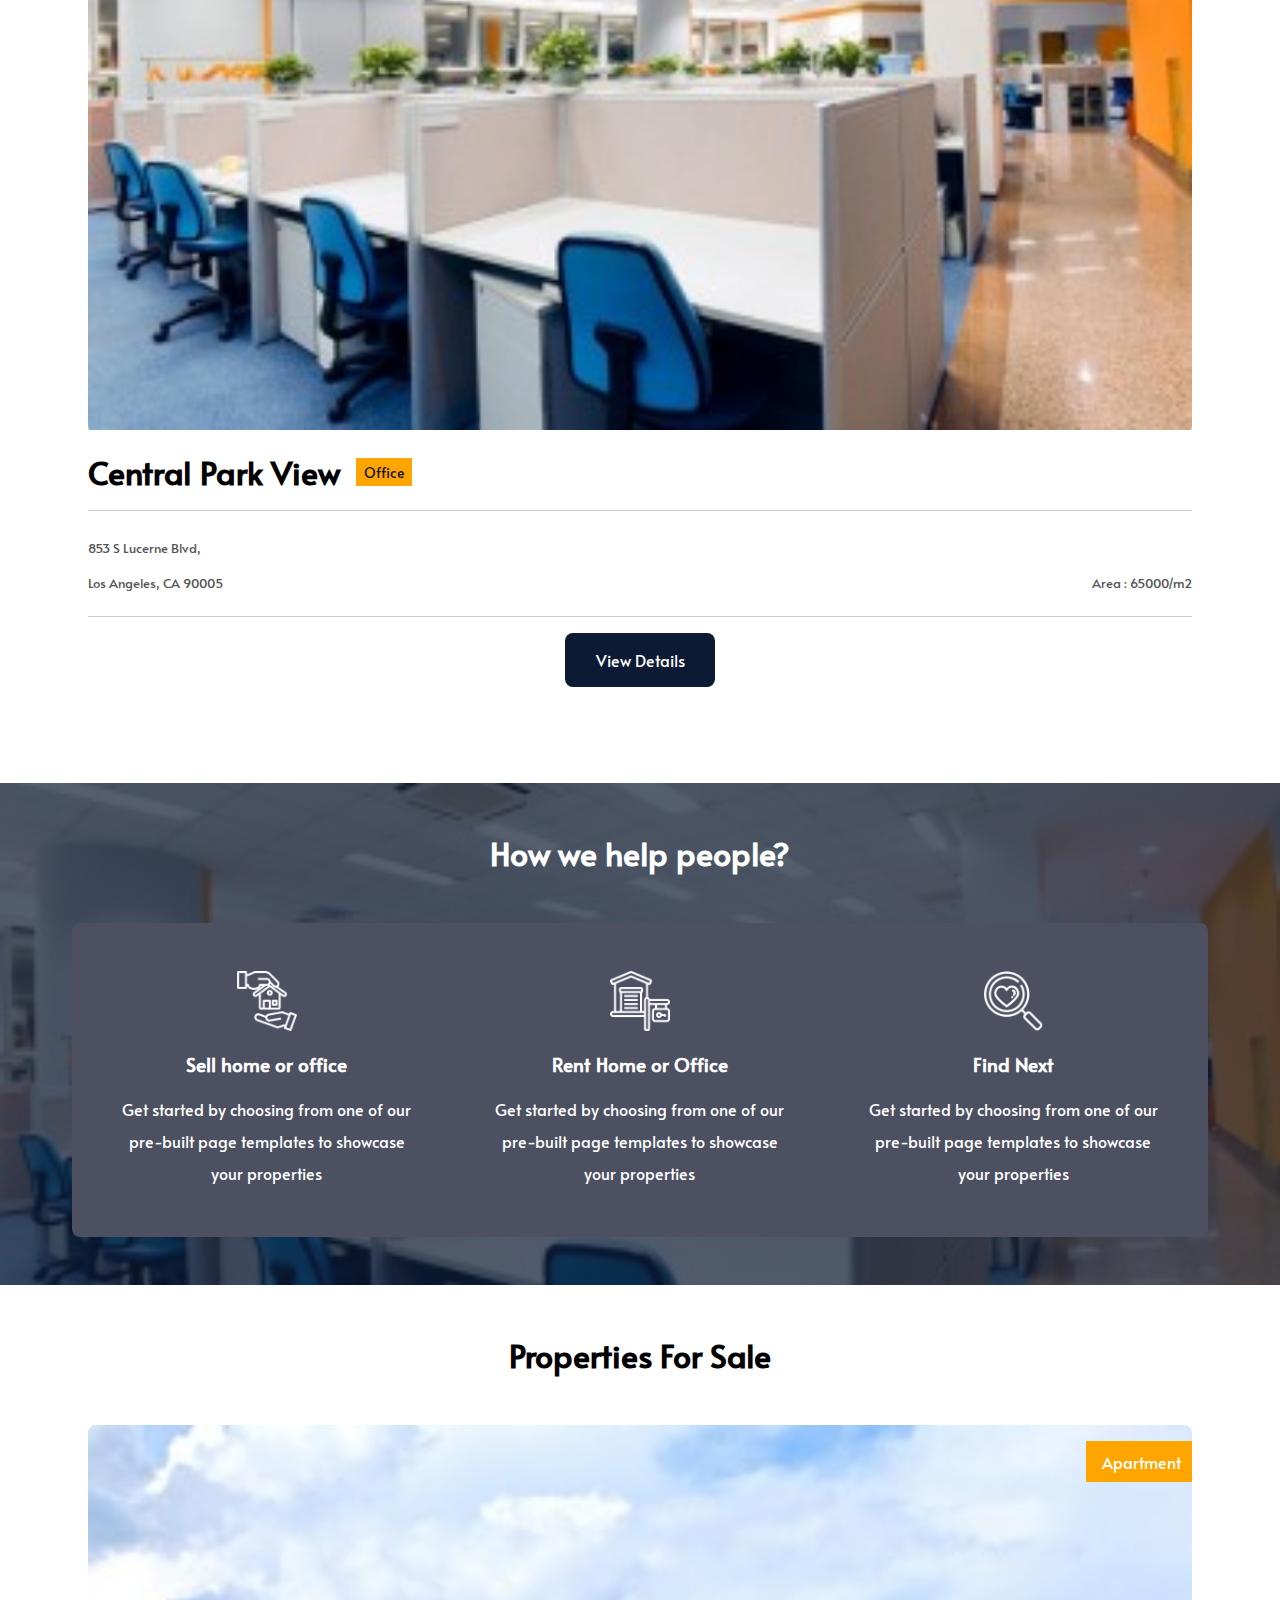
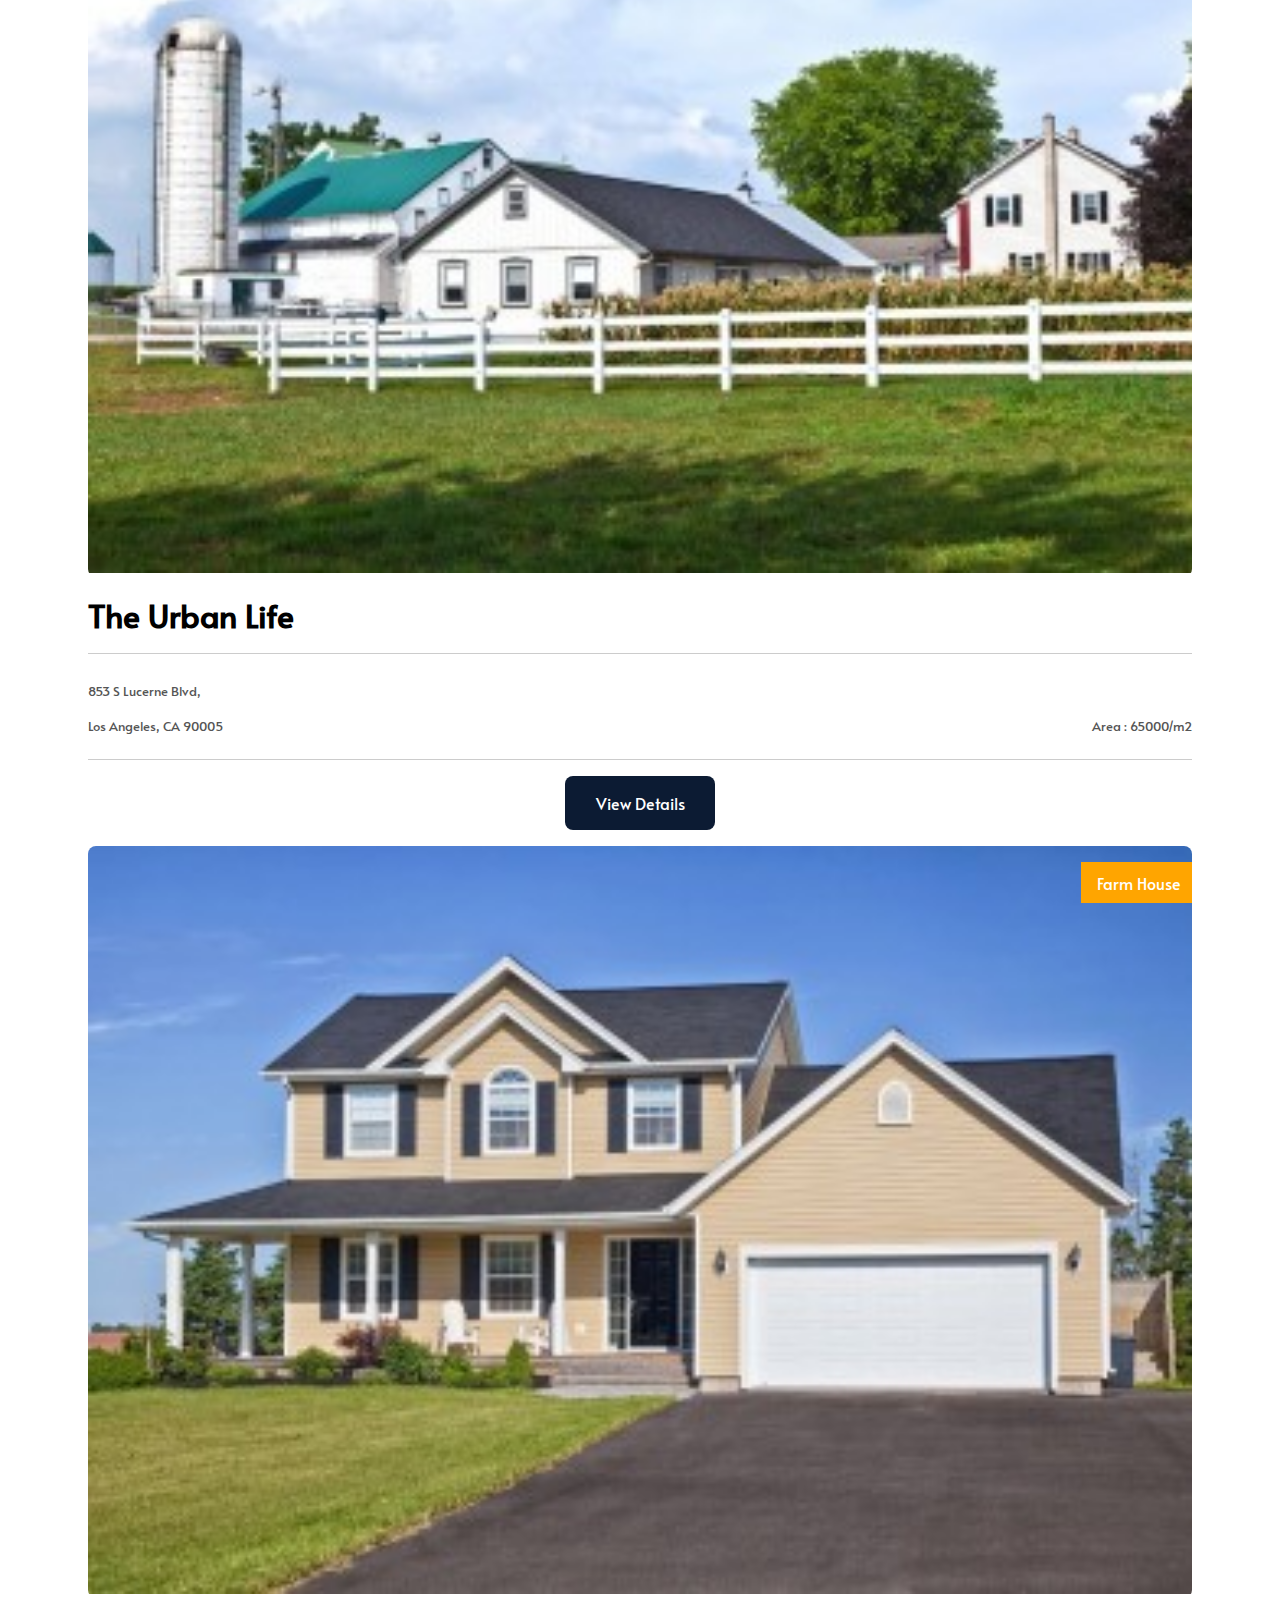
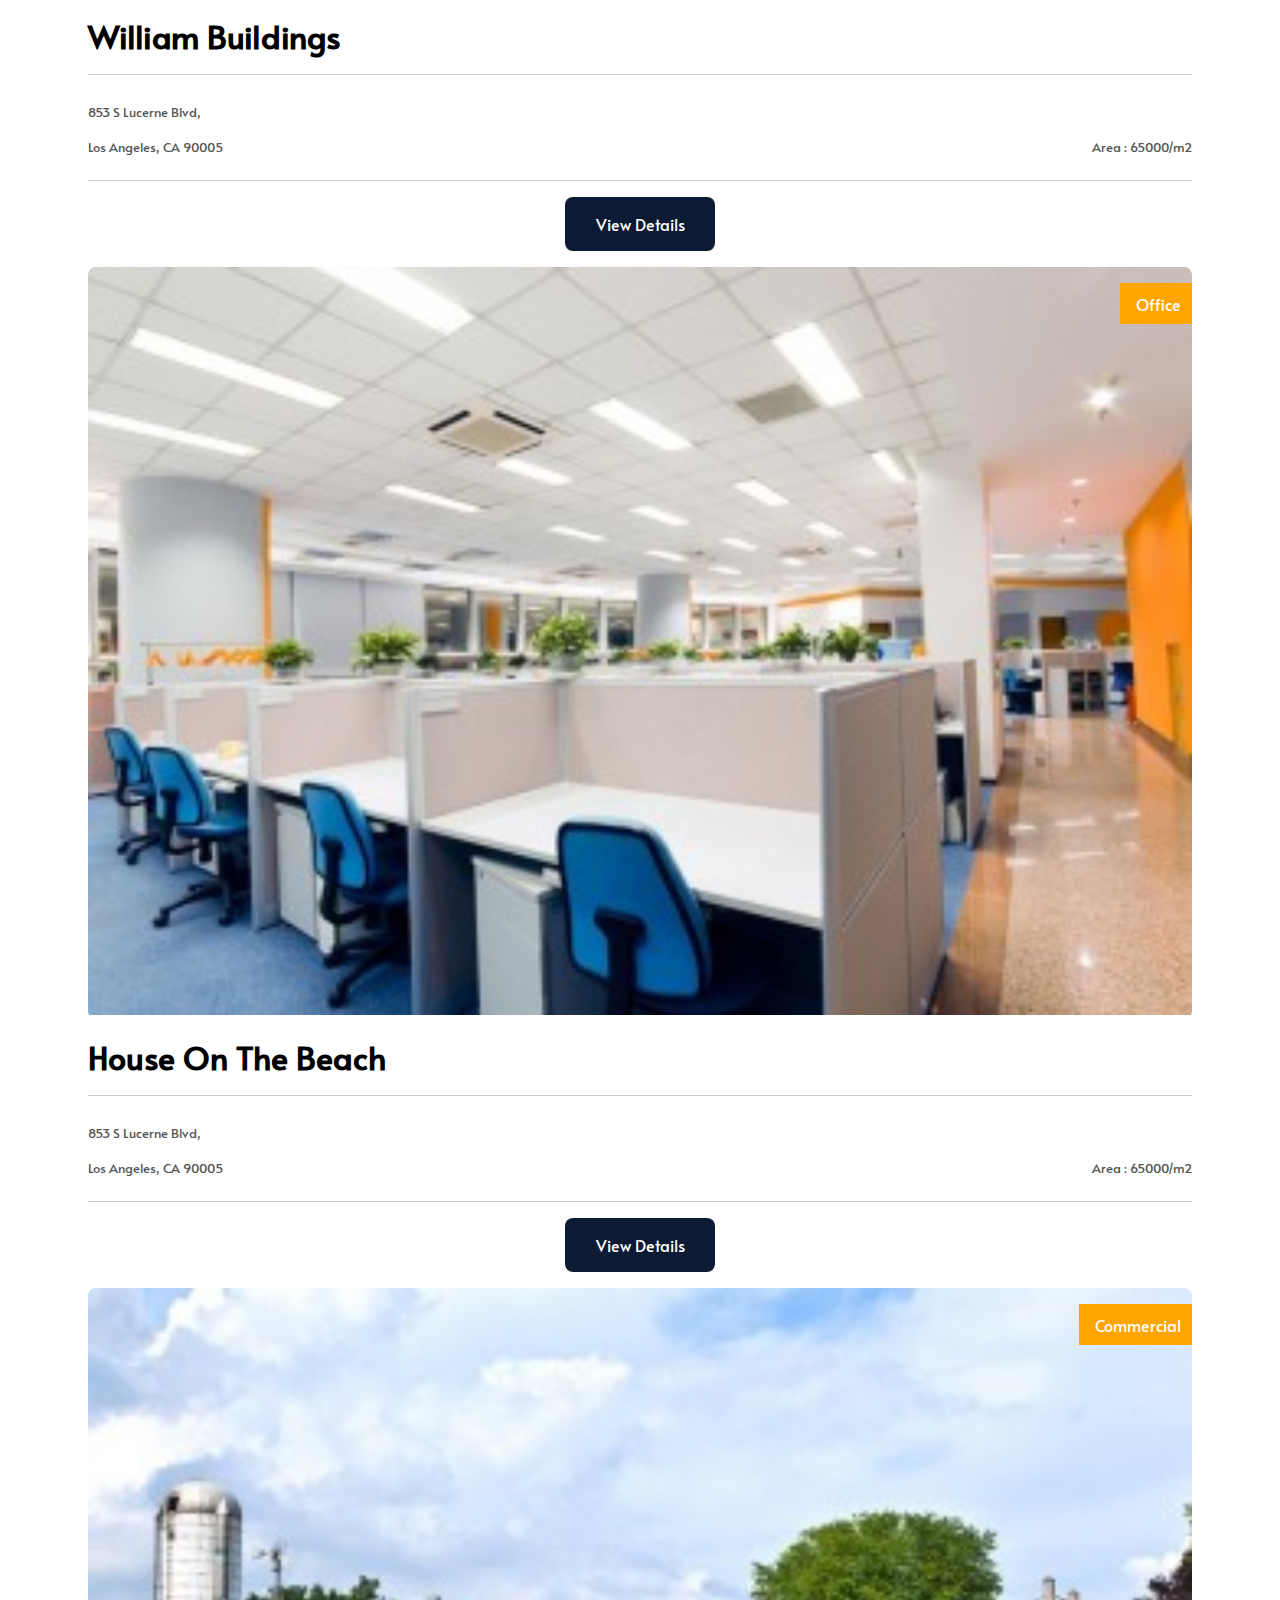
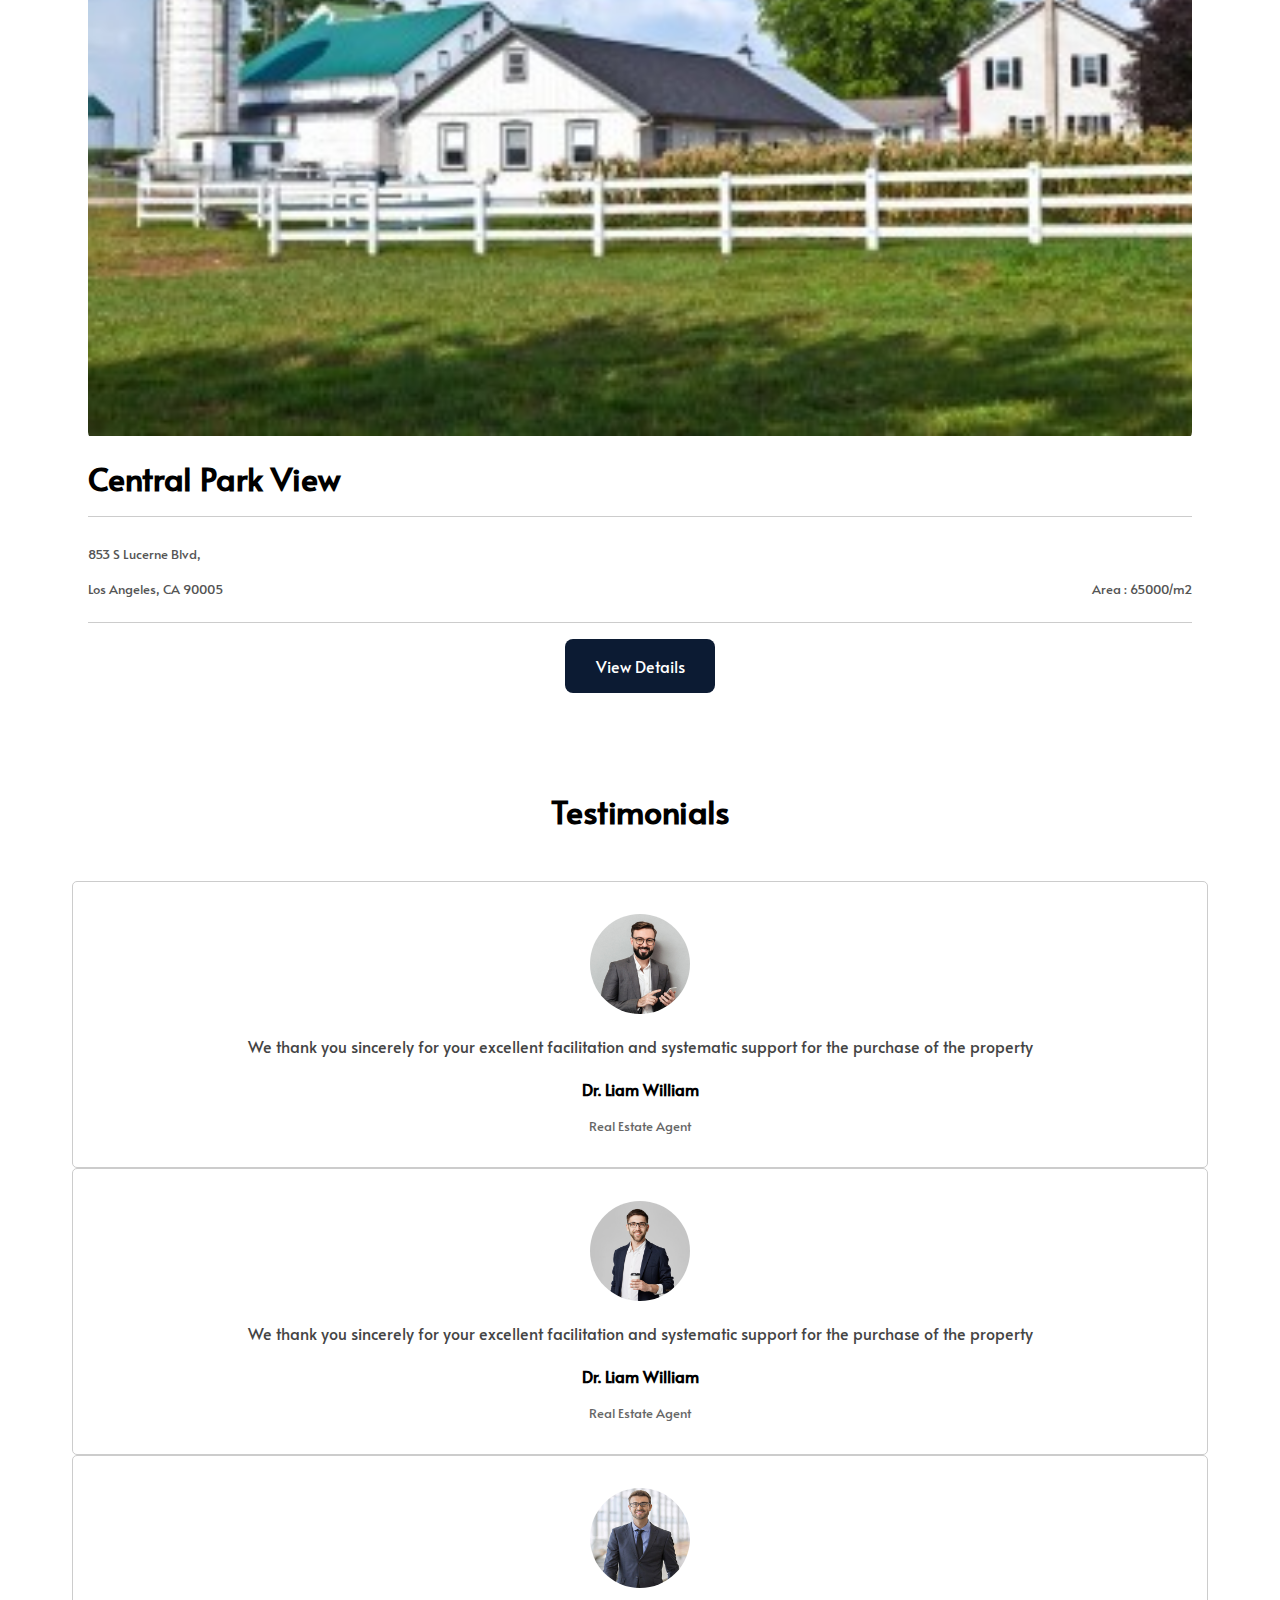
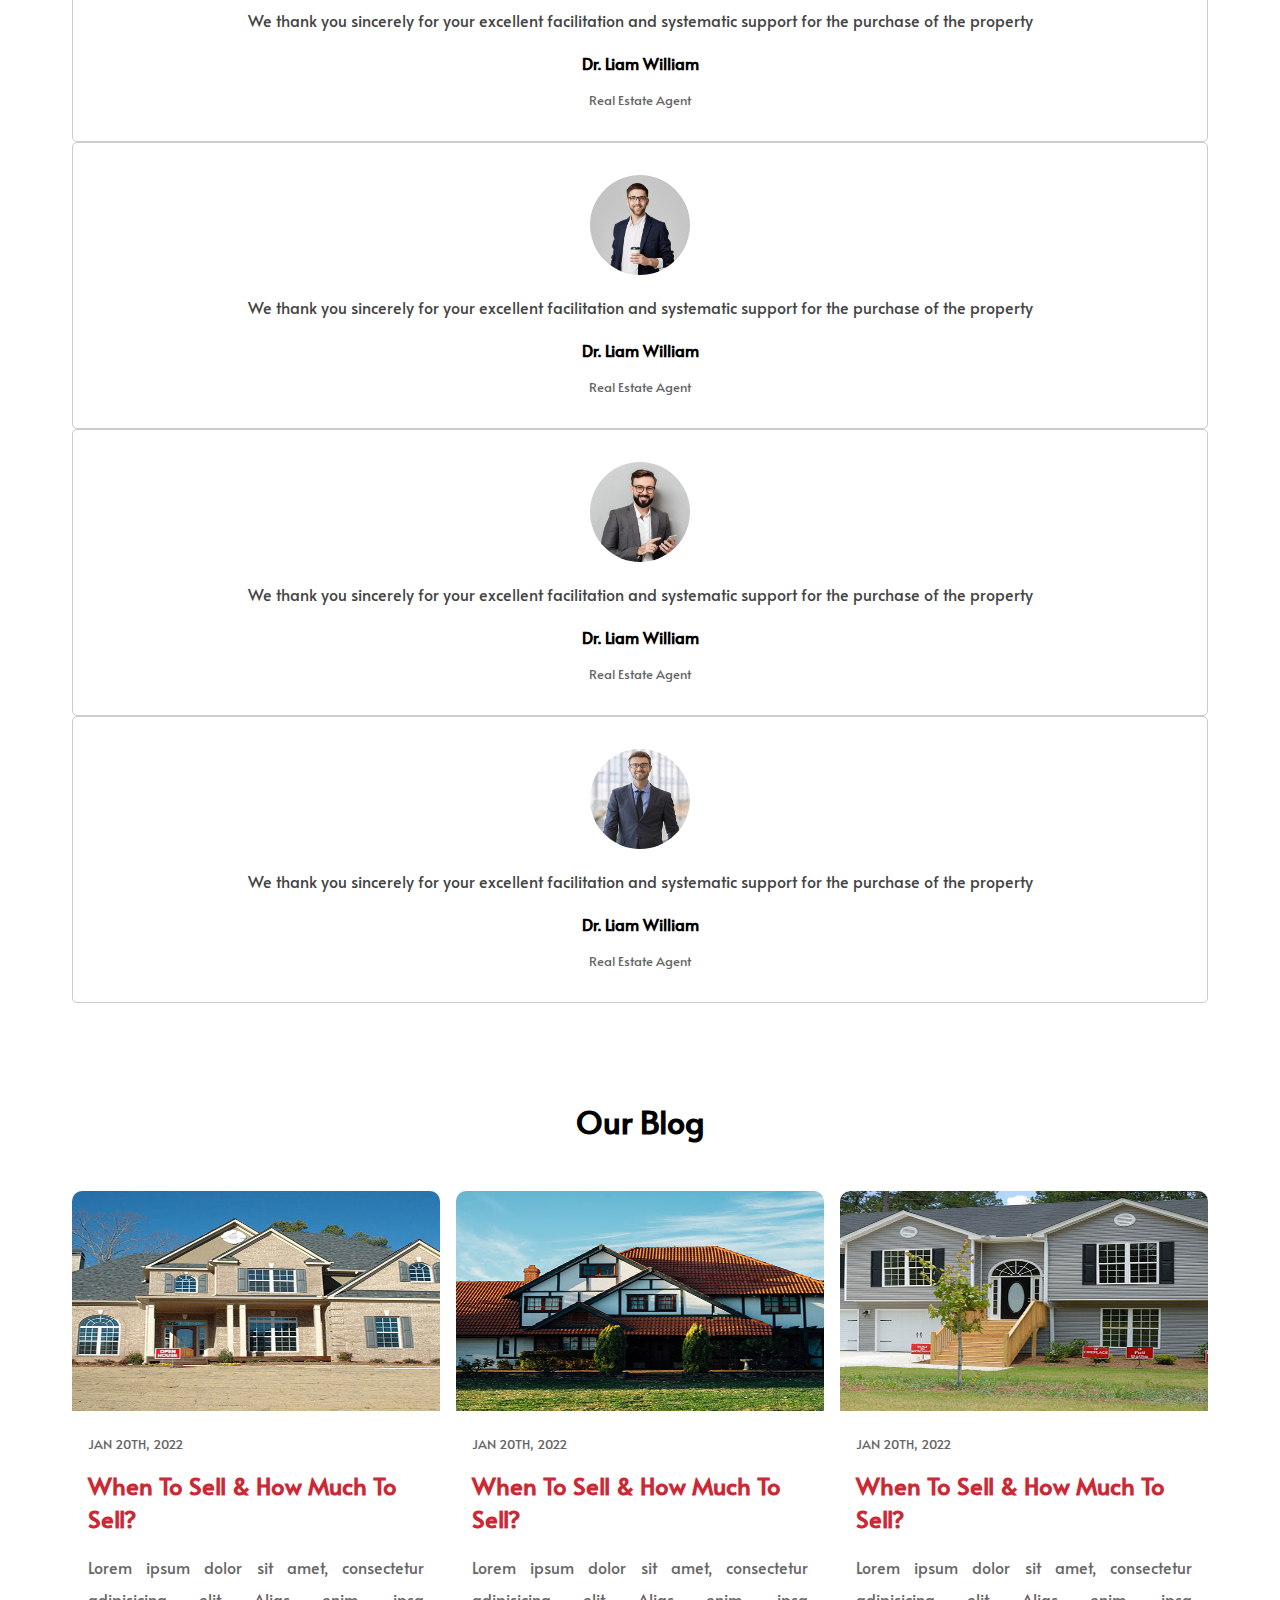
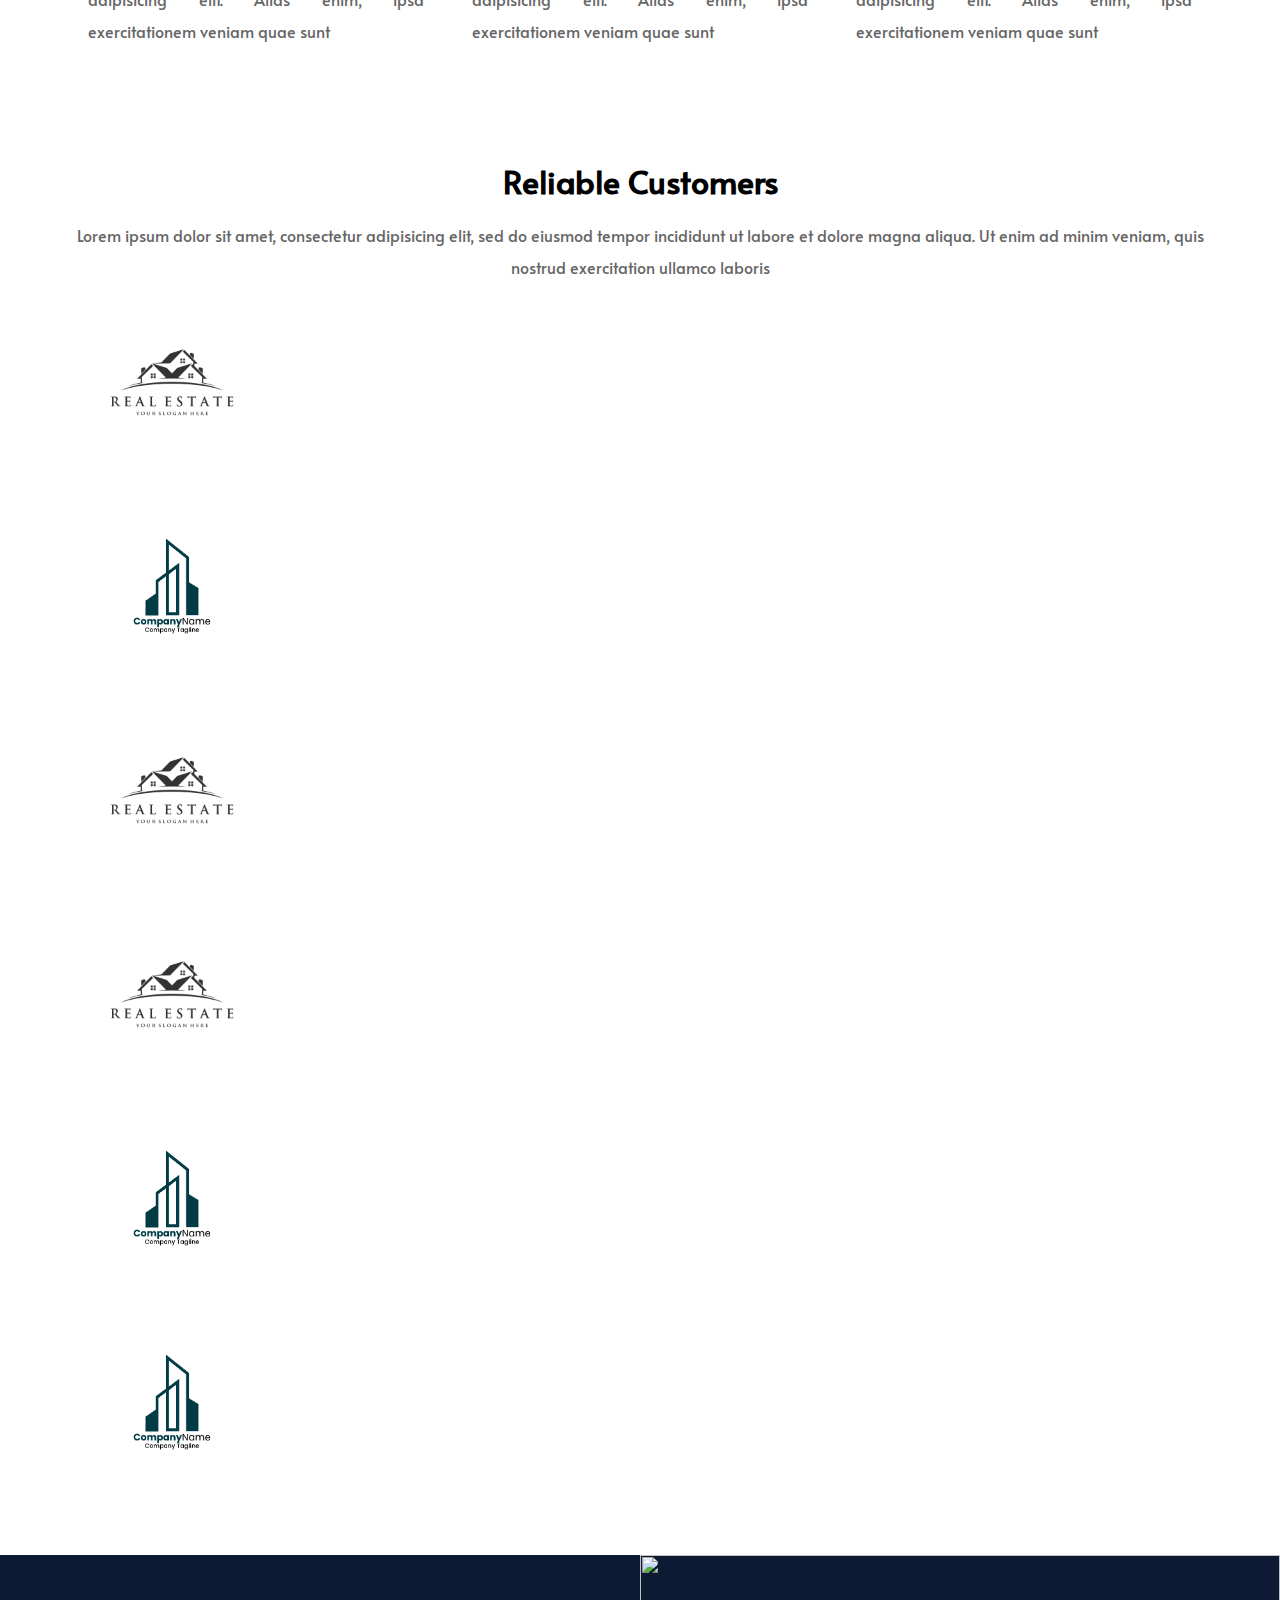
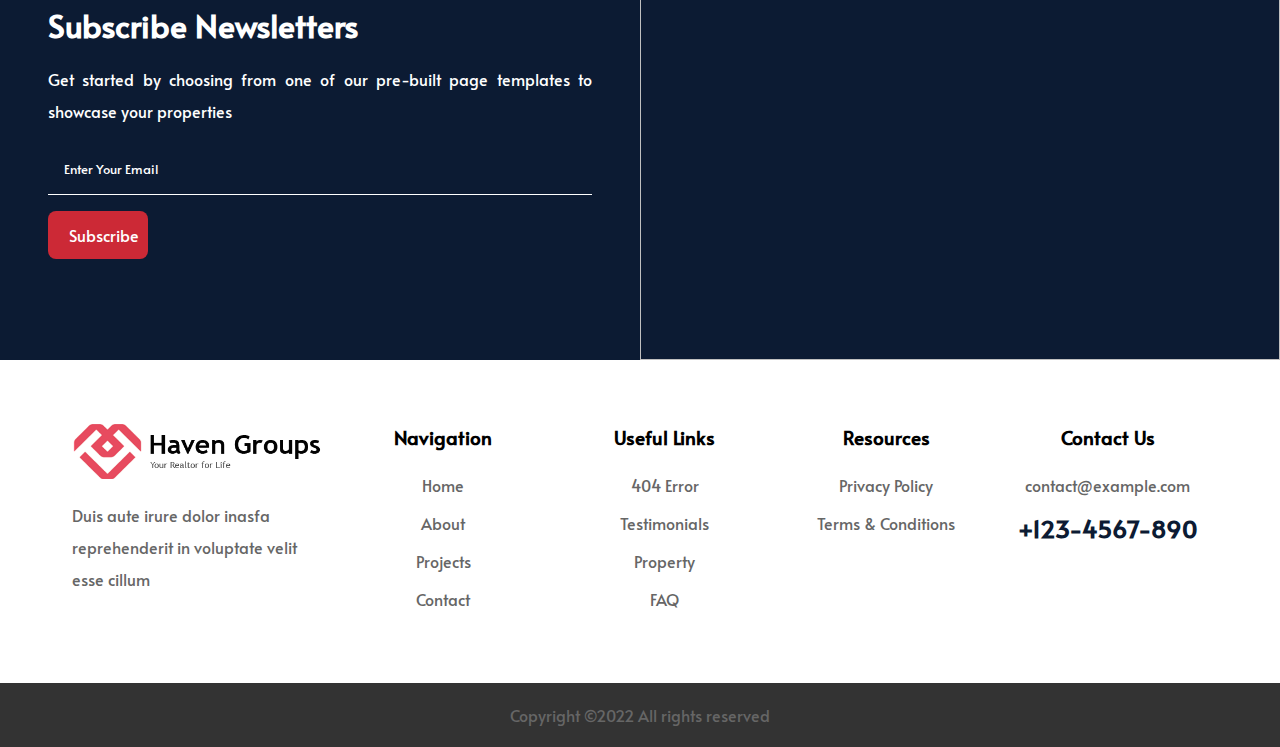
==== commit 777bc242: "add about page and make it responsive" ====
--- a/index.html
+++ b/index.html
@@ -30,7 +30,7 @@
             <div class="navigation">
                 <a href="index.html" class="logo-img"><img src="assets/img/main-logo.png" alt="logo"></a>
                 <ul id="mymenu" class="menu">
-                    <li><a href="#">About Us</a></li>
+                    <li><a href="about.html">About Us</a></li>
                     <li><a href="#">For Land Owners</a></li>
                     <li><a href="#">Ongoing Projects</a></li>
                     <li><a href="#">Completed Projects</a></li>
--- a/assets/css/main.css
+++ b/assets/css/main.css
@@ -1,10 +1,12 @@
-
+@import url('https://fonts.googleapis.com/css2?family=Alata&display=swap');
 /* Utilities*/
 *{
     margin: 0;
     padding: 0;
     box-sizing: border-box;
-}
+    font-family: 'Alata', sans-serif;
+}
+
 .container{
     max-width: var(--max-width);
     margin: auto;
@@ -12,8 +14,8 @@
 }
 body,html{
     overflow-x: hidden;
-    background-color: #F2F2F2;
-    font-family: Arial, Helvetica, sans-serif;
+    background-color: #FFFFFF;
+   
 }
 p{
     text-align: justify;
@@ -315,7 +317,7 @@
 /* CTA */
 .cta{
     padding:3rem 0;
-    background:linear-gradient(rgba(12, 27, 51,0.9),rgba(12, 27, 51,0.9)), url('../img/gallery/property3.jpg')no-repeat center center / cover;
+    background:linear-gradient(rgba(12, 27, 51,0.7),rgba(12, 27, 51,0.7)), url('../img/gallery/property3.jpg')no-repeat center center / cover;
 }
 .cta .main-title-2{
     color: #FFFFFF;
@@ -623,6 +625,128 @@
     color: #666;
 }
 /* Footer End*/
+/* Breadcrumb */
+.breadcrumb{
+    display: flex !important;
+    padding: 2rem 0;
+}
+.breadcrumb li + li:before{
+    content: "/\00a0";
+    color: #0C1B33;
+    padding: 8px;
+}
+.breadcrumb li a,.breadcrumb li{
+    font-size: 15px;
+    color: #666;
+    transition: 0.3s ease;
+}
+.breadcrumb li a{
+    color: rgb(71, 71, 214);
+}
+.breadcrumb li a:hover{
+    color: var(--dark-button);
+}
+/* Breadcrumb End*/
+/* About */
+.about{
+    background-color: #FFFFFF;
+}
+.about-title{
+    margin-bottom: 2rem;
+    font-size: 2rem;
+    color: #444054;
+}
+.about-sides{
+    display: grid;
+    gap: 2rem;
+    grid-template-columns: repeat(2, 1fr);
+}
+.about-text h4{
+    padding: .4rem 0;
+    font-size: 1.2rem;
+    color: #444054;
+    font-weight: 500;
+}
+.about-text p{
+    color: #777;
+    font-size: .9rem;
+    text-align: justify;
+   
+}
+.honors{
+    display: grid;
+    grid-template-columns: repeat(3, 1fr);
+    gap: 2rem;
+    margin-top: 2rem;
+}
+.about-img img{
+    border-radius:10px;
+    object-fit: cover;
+}
+.honor-box{
+    background-color: #FFFFFF;
+    box-shadow: 2px 2px 20px #ccc;
+    padding: 1rem;
+    border-radius: 8px;
+}
+.honor-box h3{
+    padding: 1rem 0;
+    color: var(--dark-button);
+}
+.honor-box small{
+    font-size: .7rem;
+    color: #777;
+}
+
+/* About End*/
+/* Why-Us */
+.why-us{
+    padding-top: 4rem;
+    background-color: #FFFFFF;
+}
+.why-us-container{
+    display: grid;
+    grid-template-columns: repeat(3, 1fr);
+    gap: 2rem;
+    margin-top: 3rem;
+    padding-bottom: 3rem;
+}
+.why-us-title{
+    color: #444054;
+    font-size: 2rem;
+}
+.why-us-second-title{
+    color: #444054;
+    font-size: .9rem;
+    font-weight: 400;
+}
+.why-us-boxes{
+    background-color: #FFFFFF;
+    box-shadow: 2px 2px 20px #ccc;
+    padding: 1.5rem;
+    border-radius: 8px;
+}
+.why-us-boxes div{
+    display: flex;
+    justify-content:flex-start;
+    align-items: center;
+
+}
+.why-us-boxes div h1{
+    padding-left: 1rem;
+    color: #444054;
+    font-size: 1rem;
+}
+.why-us-boxes p{
+    color: #777;
+    font-size: .9rem;
+    text-align: left;
+    padding-top: 1rem;
+
+}
+/* Why-Us End*/
+
+
 /* SmartPhones*/
 @media(max-width:500px){
     .navigation{
@@ -706,6 +830,18 @@
     }
     .info-column ul{
         justify-content: center;
+    }
+    .about-sides{
+        grid-template-columns: 1fr;
+    }
+    .honors{
+        grid-template-columns: 1fr;
+    }
+    .honor-box{
+        text-align: center;
+    }
+    .why-us-container{
+        grid-template-columns: 1fr;
     }
 }
 
@@ -760,6 +896,18 @@
     .option form{
         grid-template-columns: 1fr;
     }
+    .about-sides{
+        grid-template-columns: 1fr;
+    }
+    .honors{
+        grid-template-columns: 1fr;
+    }
+    .honor-box{
+        text-align: center;
+    }
+    .why-us-container{
+        grid-template-columns: repeat(2, 1fr);
+    }
 }
 
 
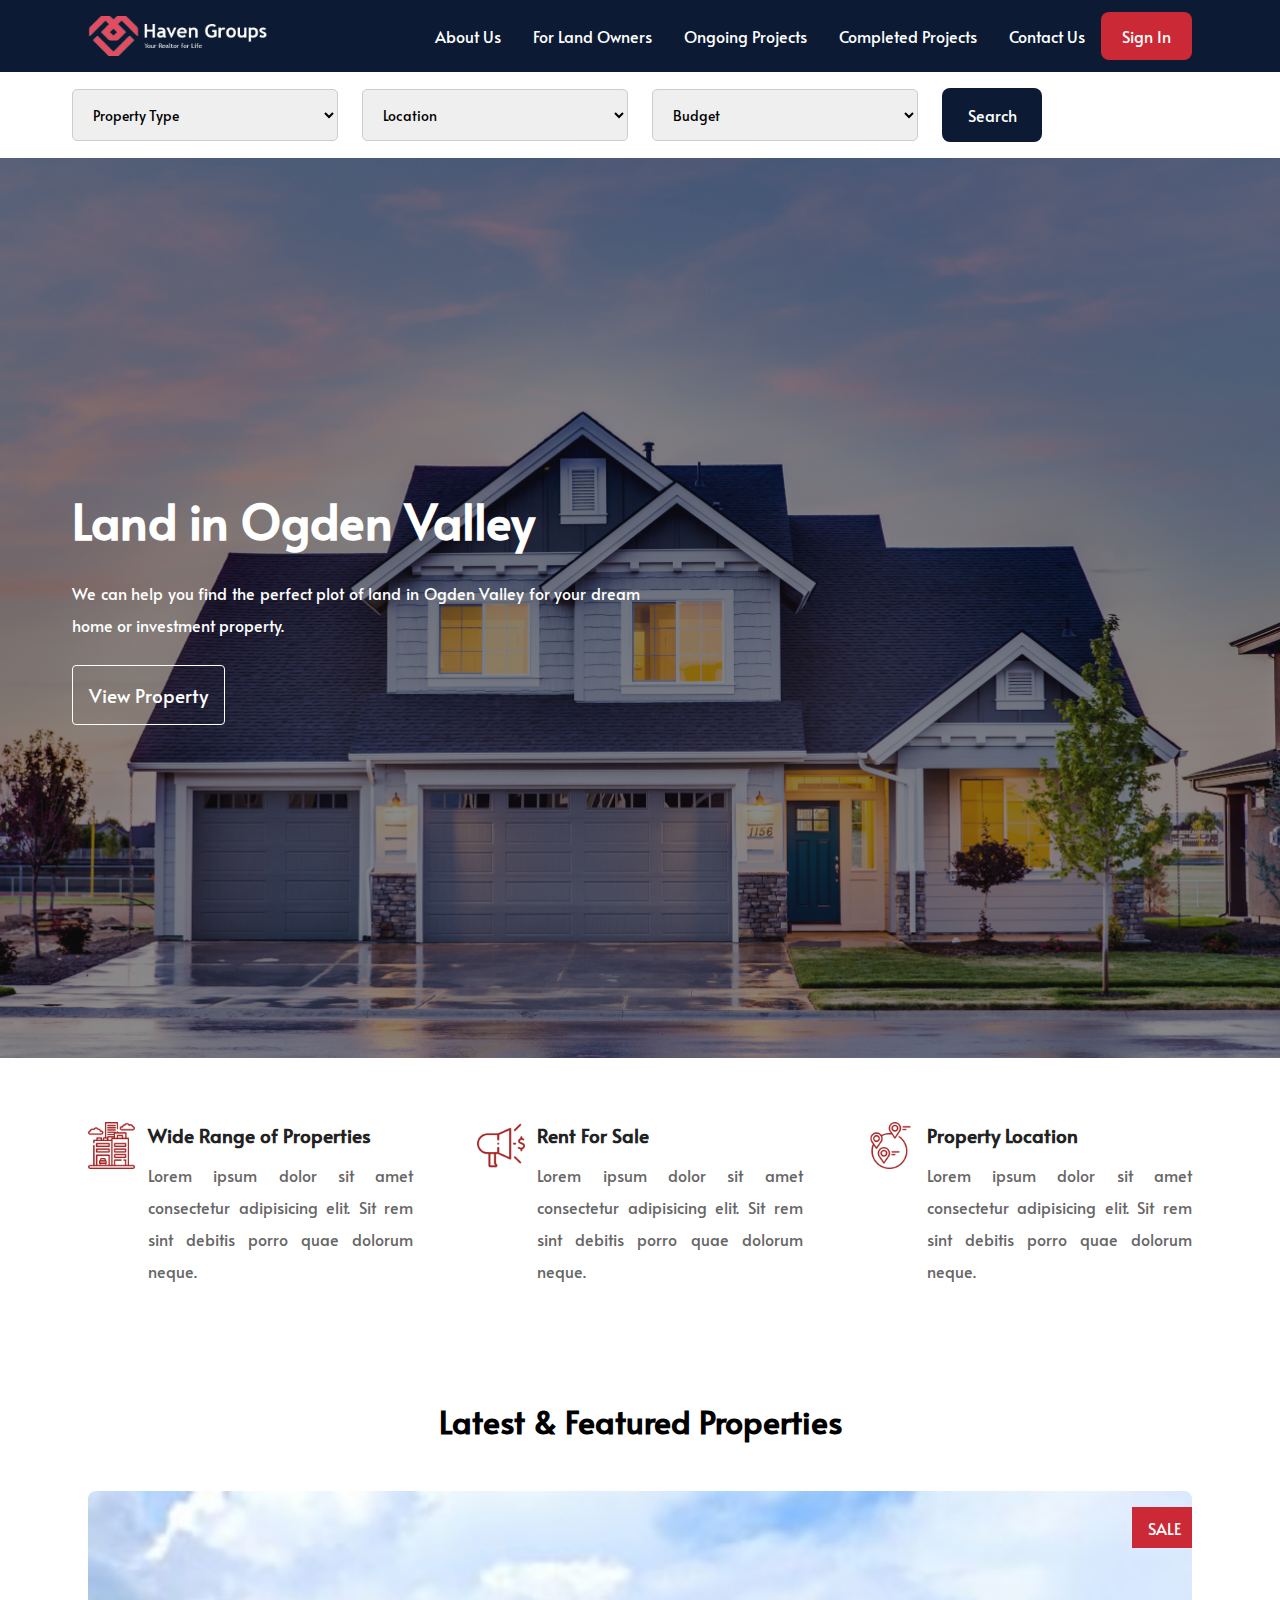
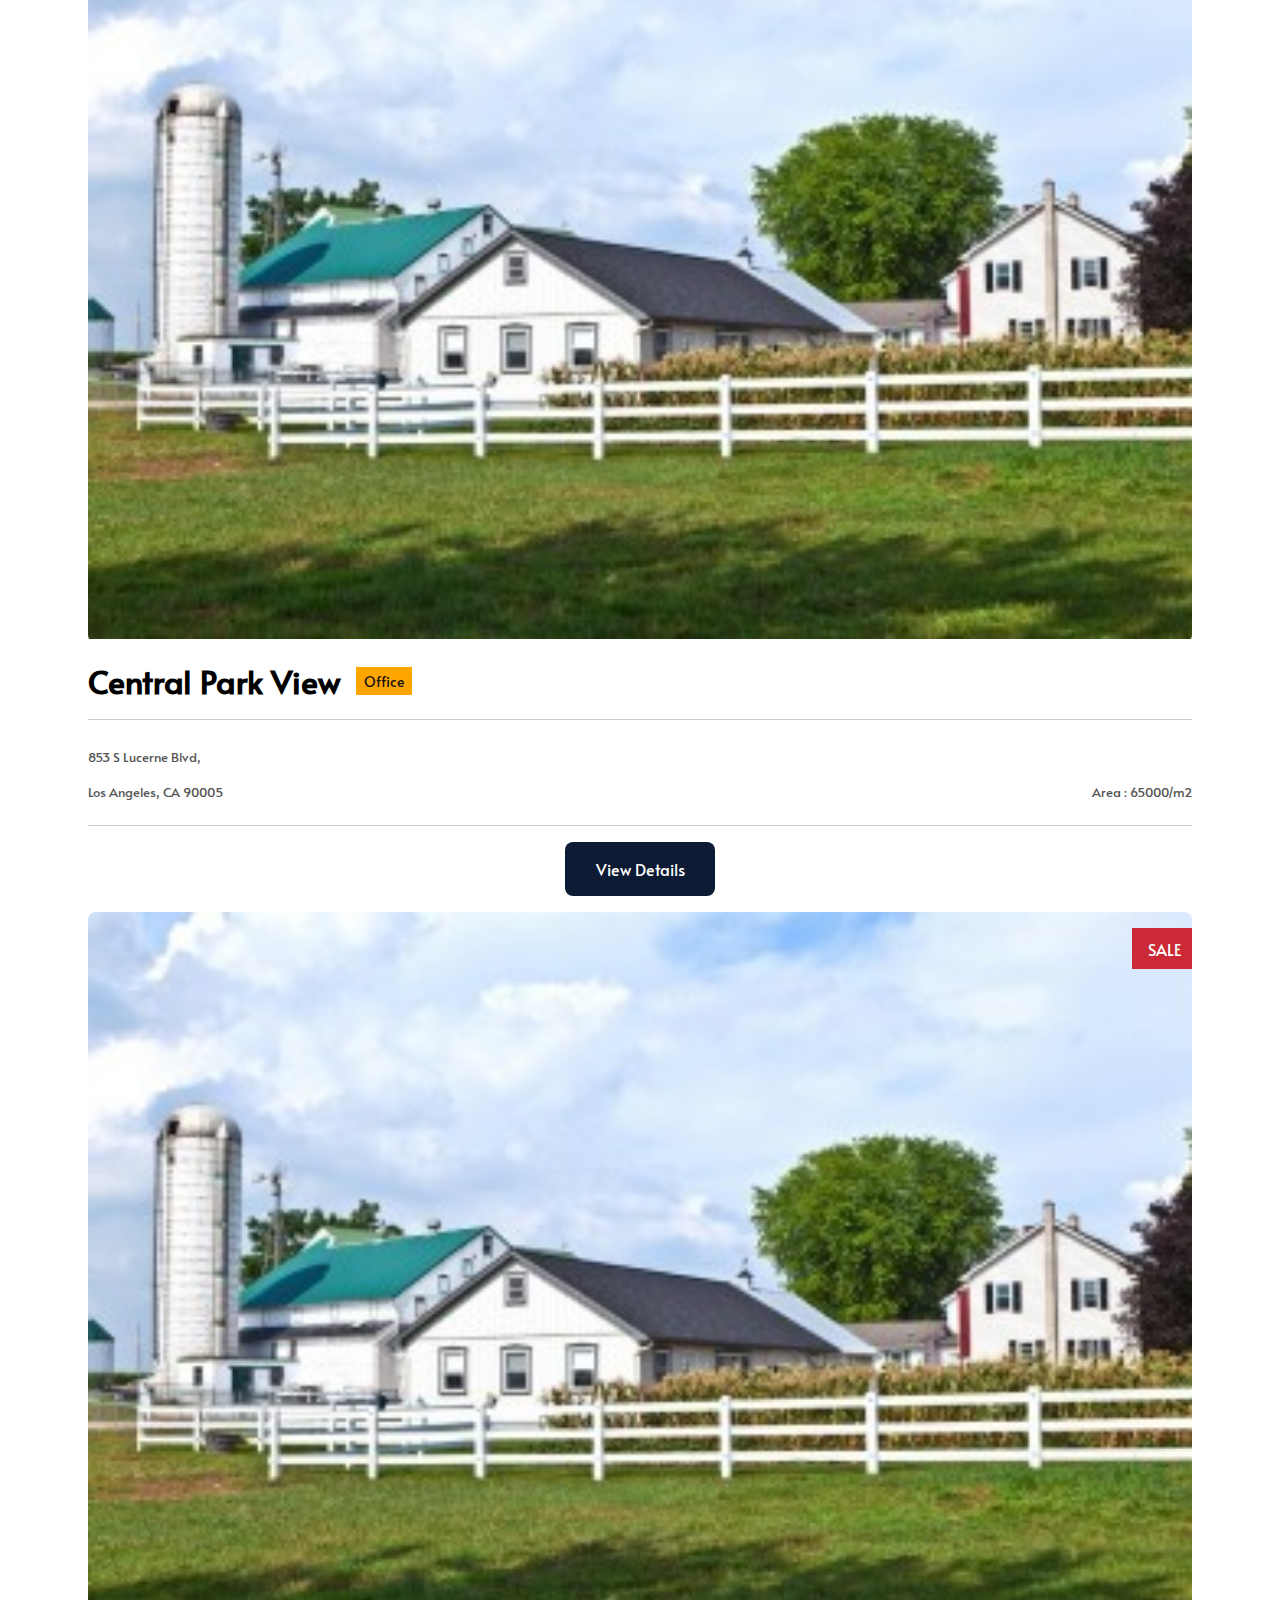
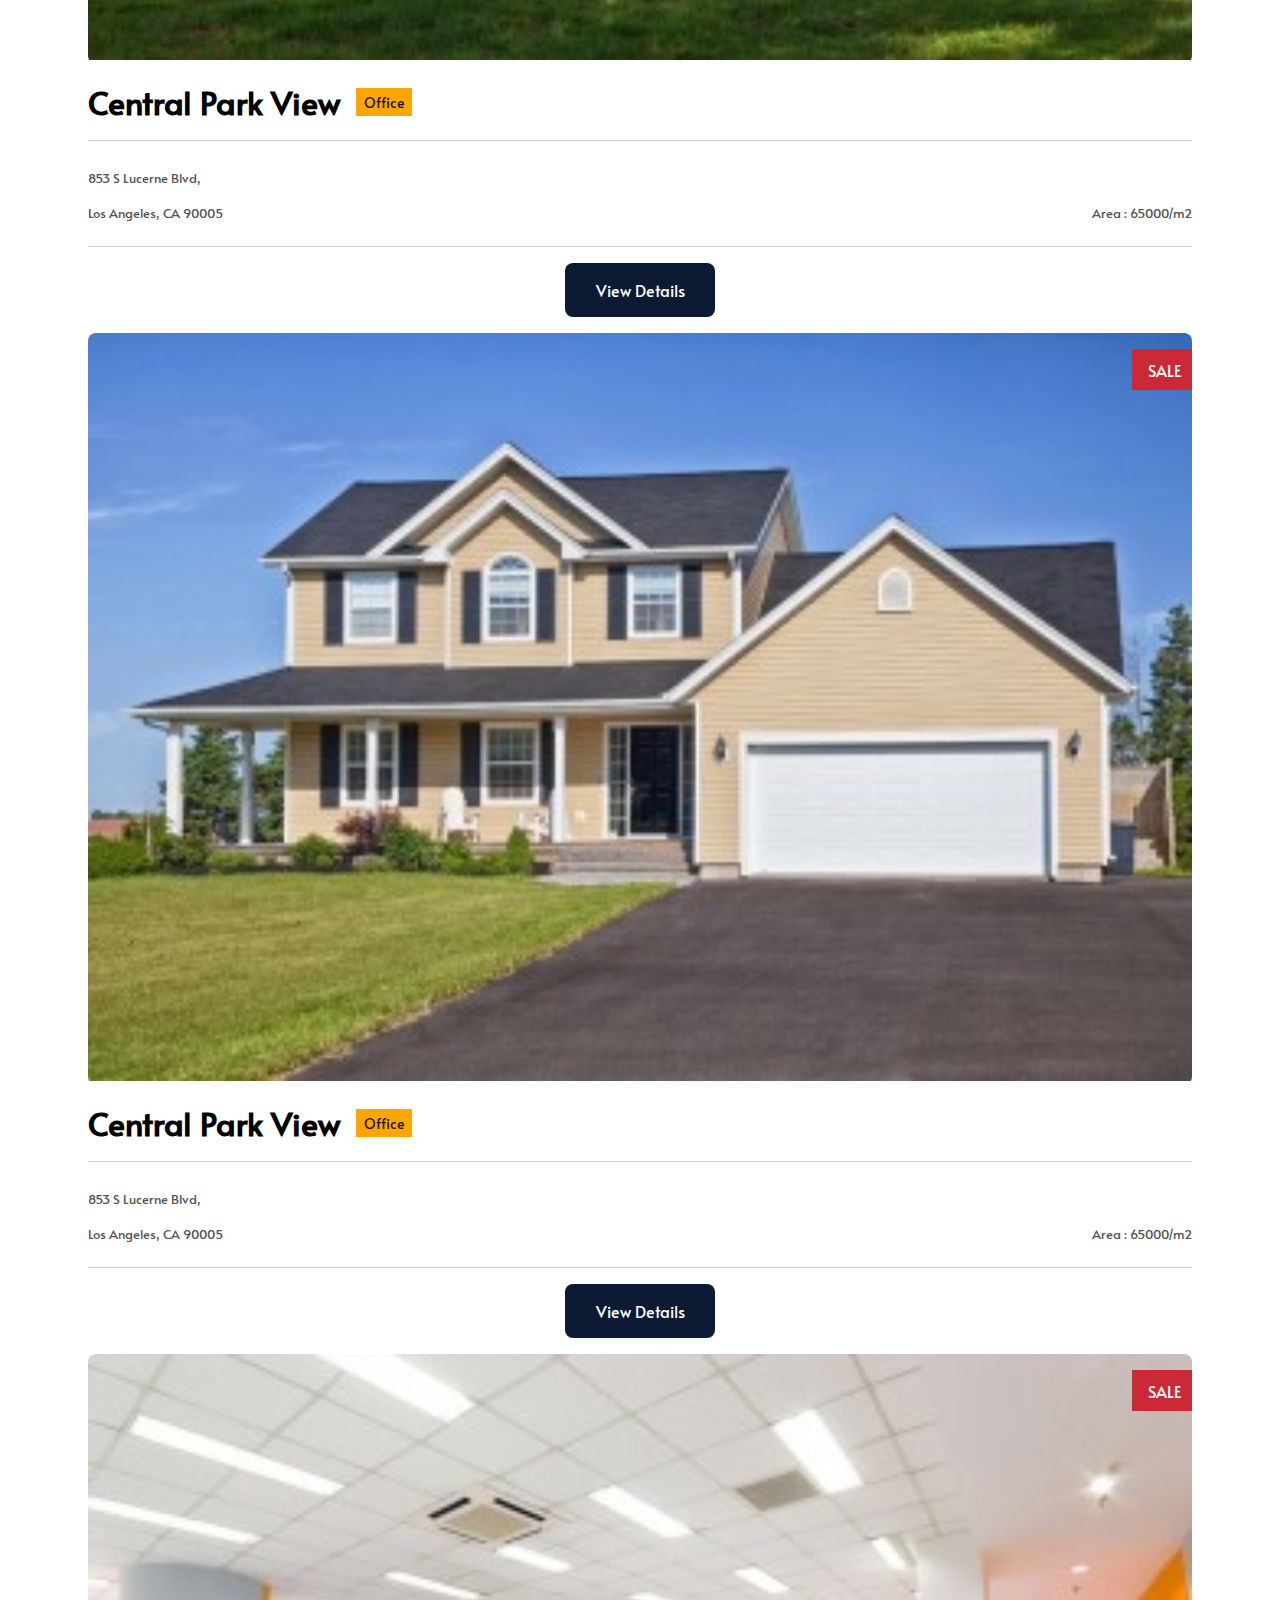
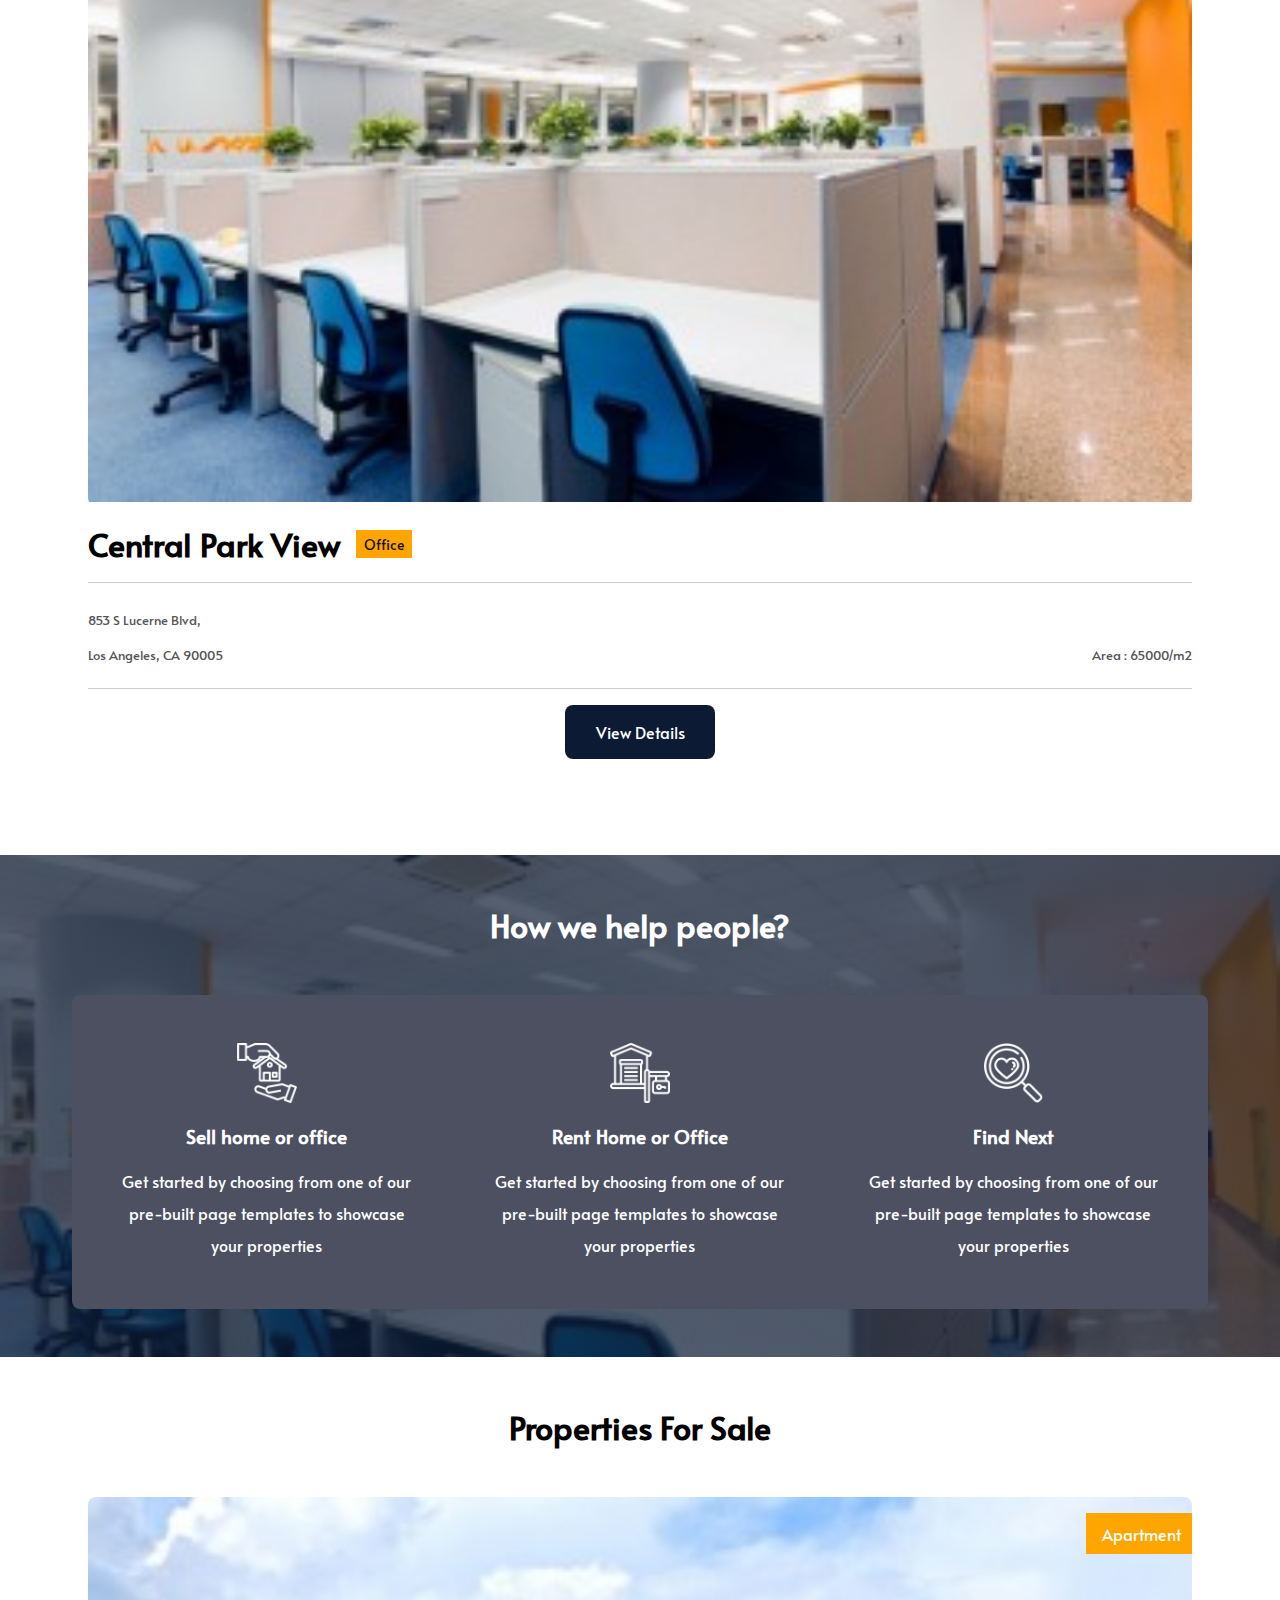
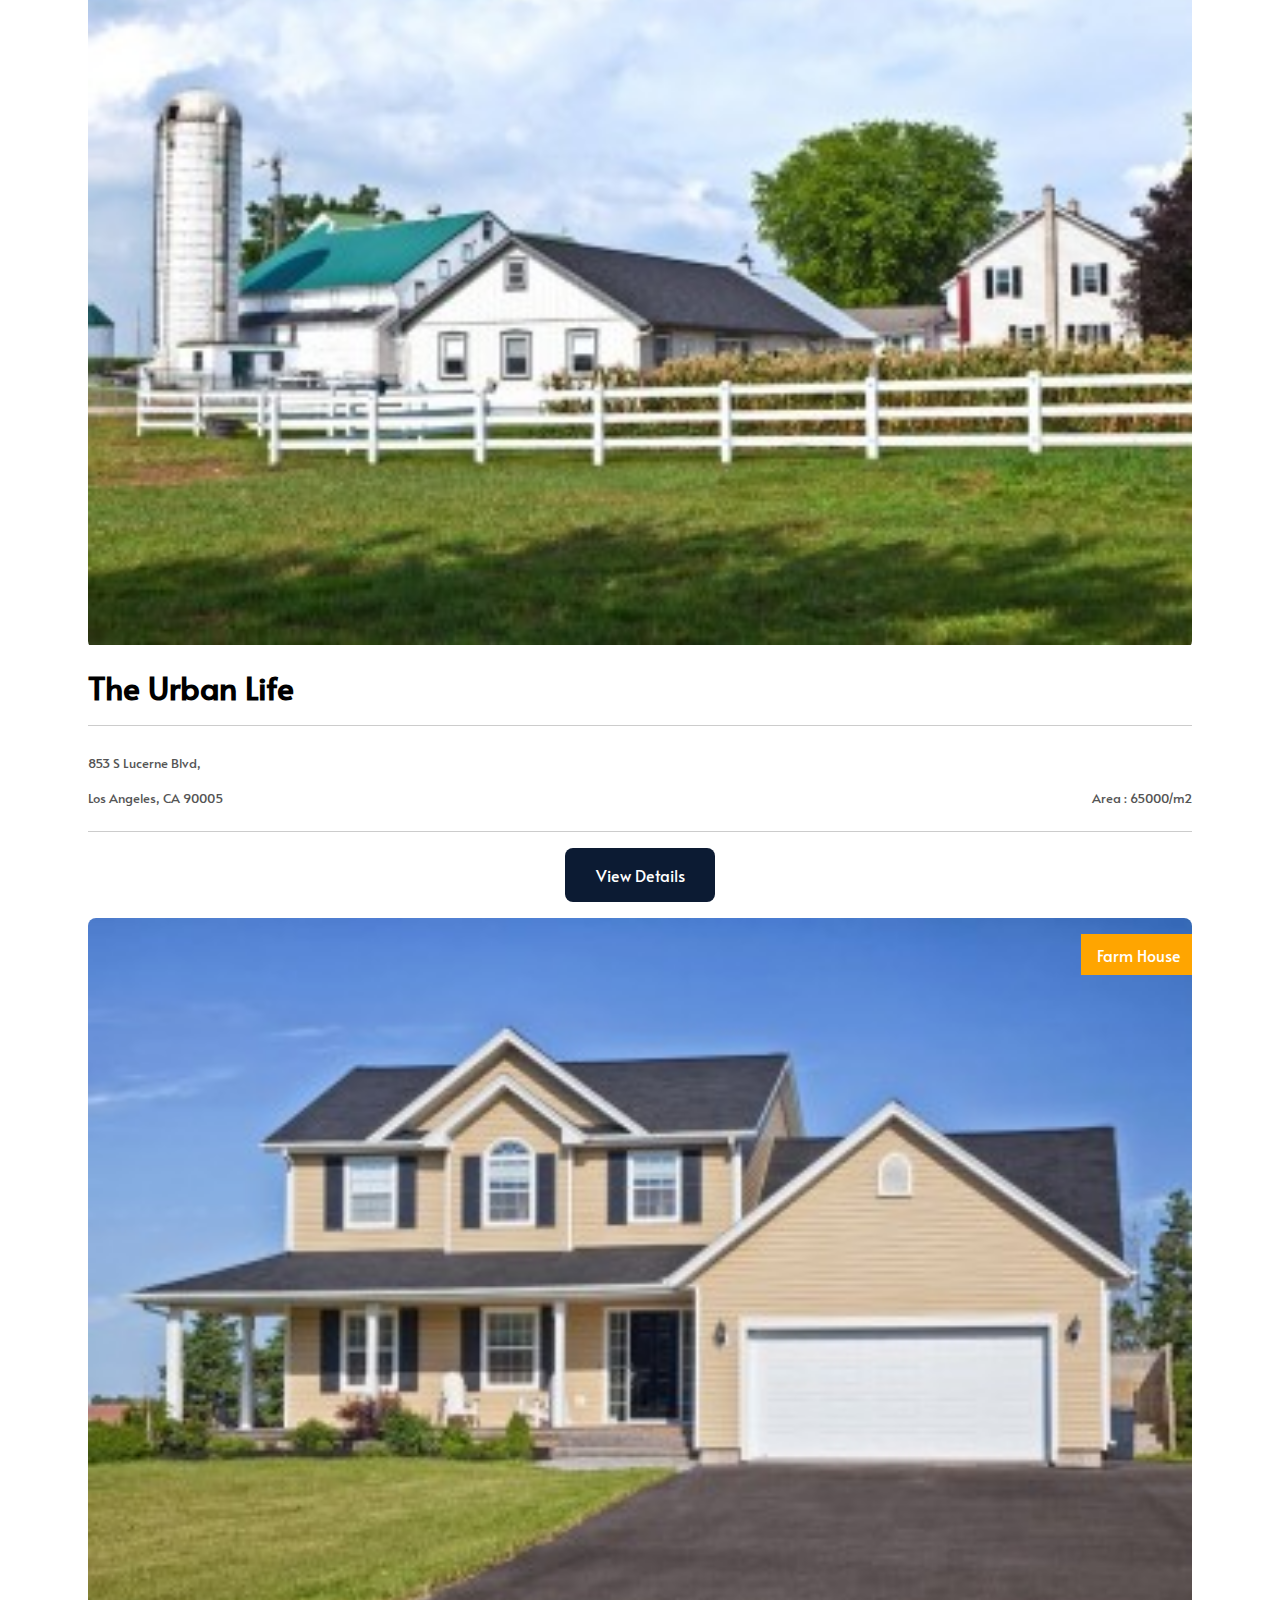
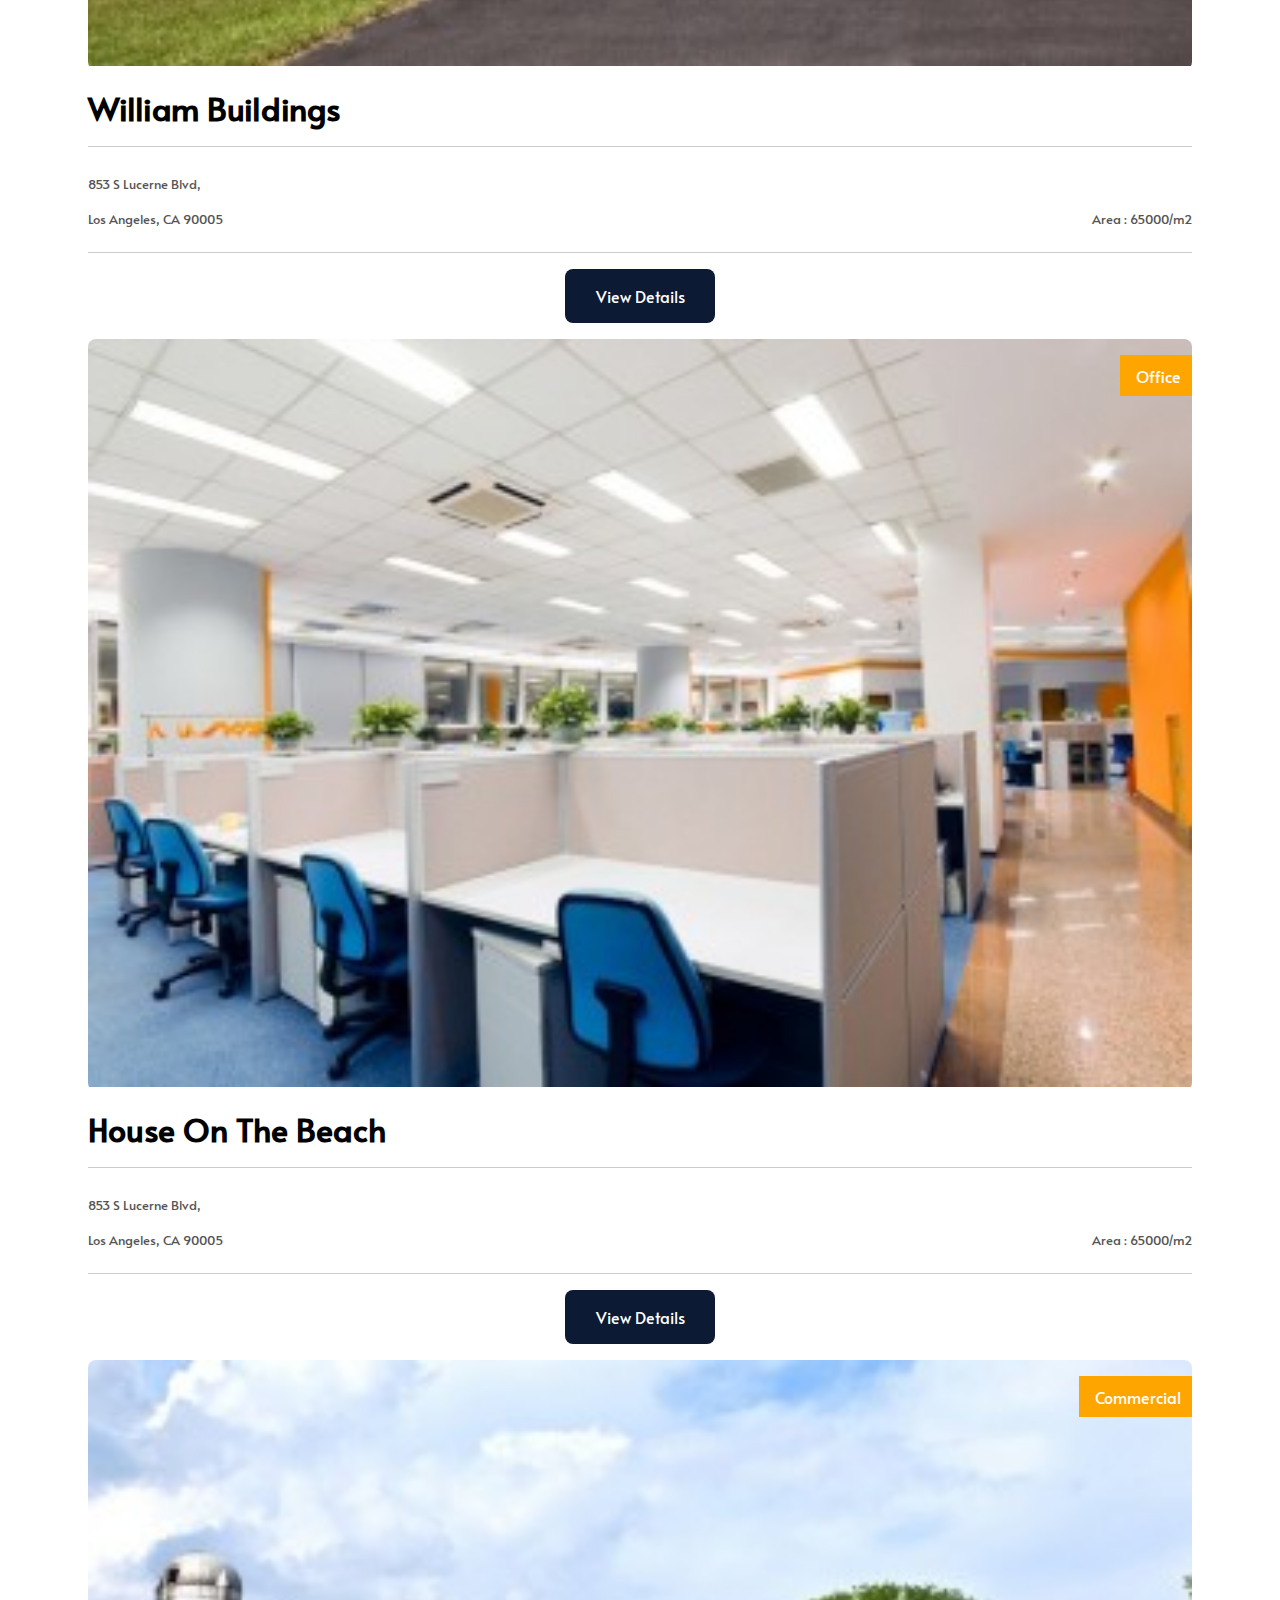
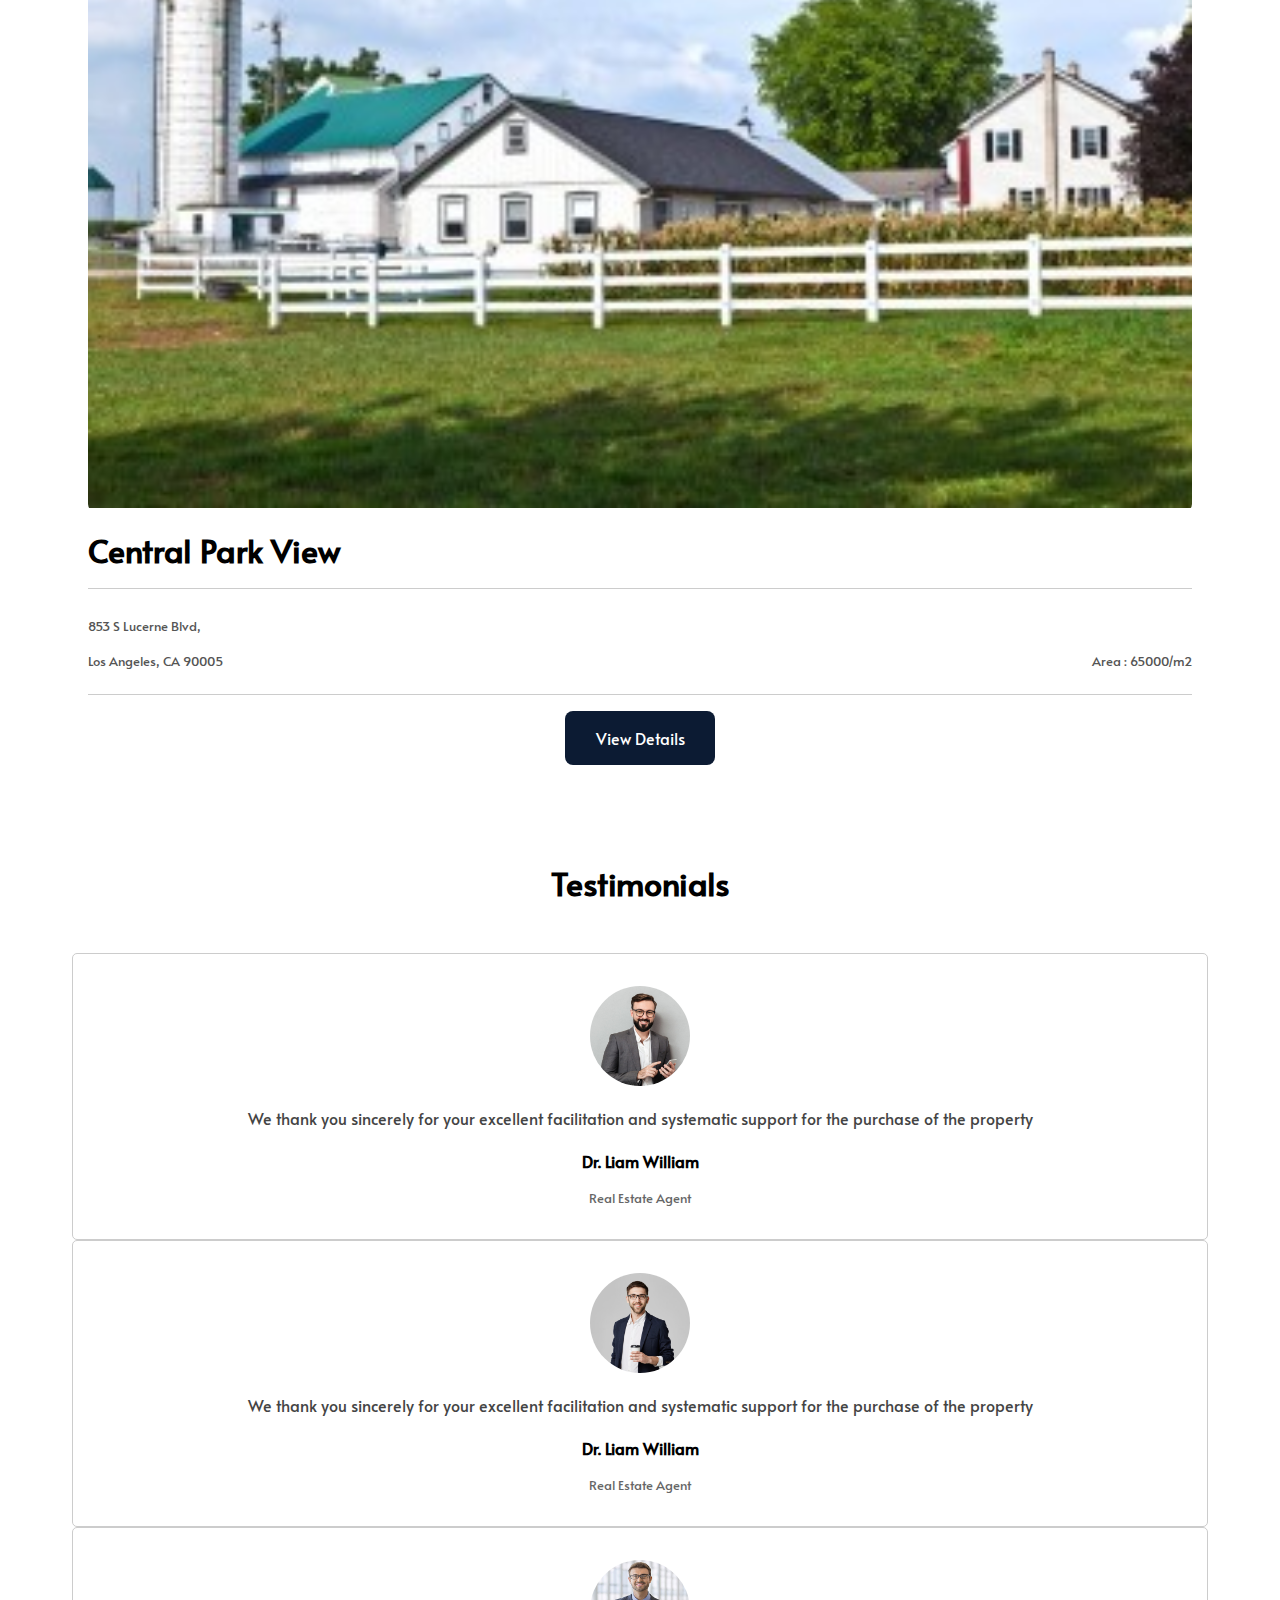
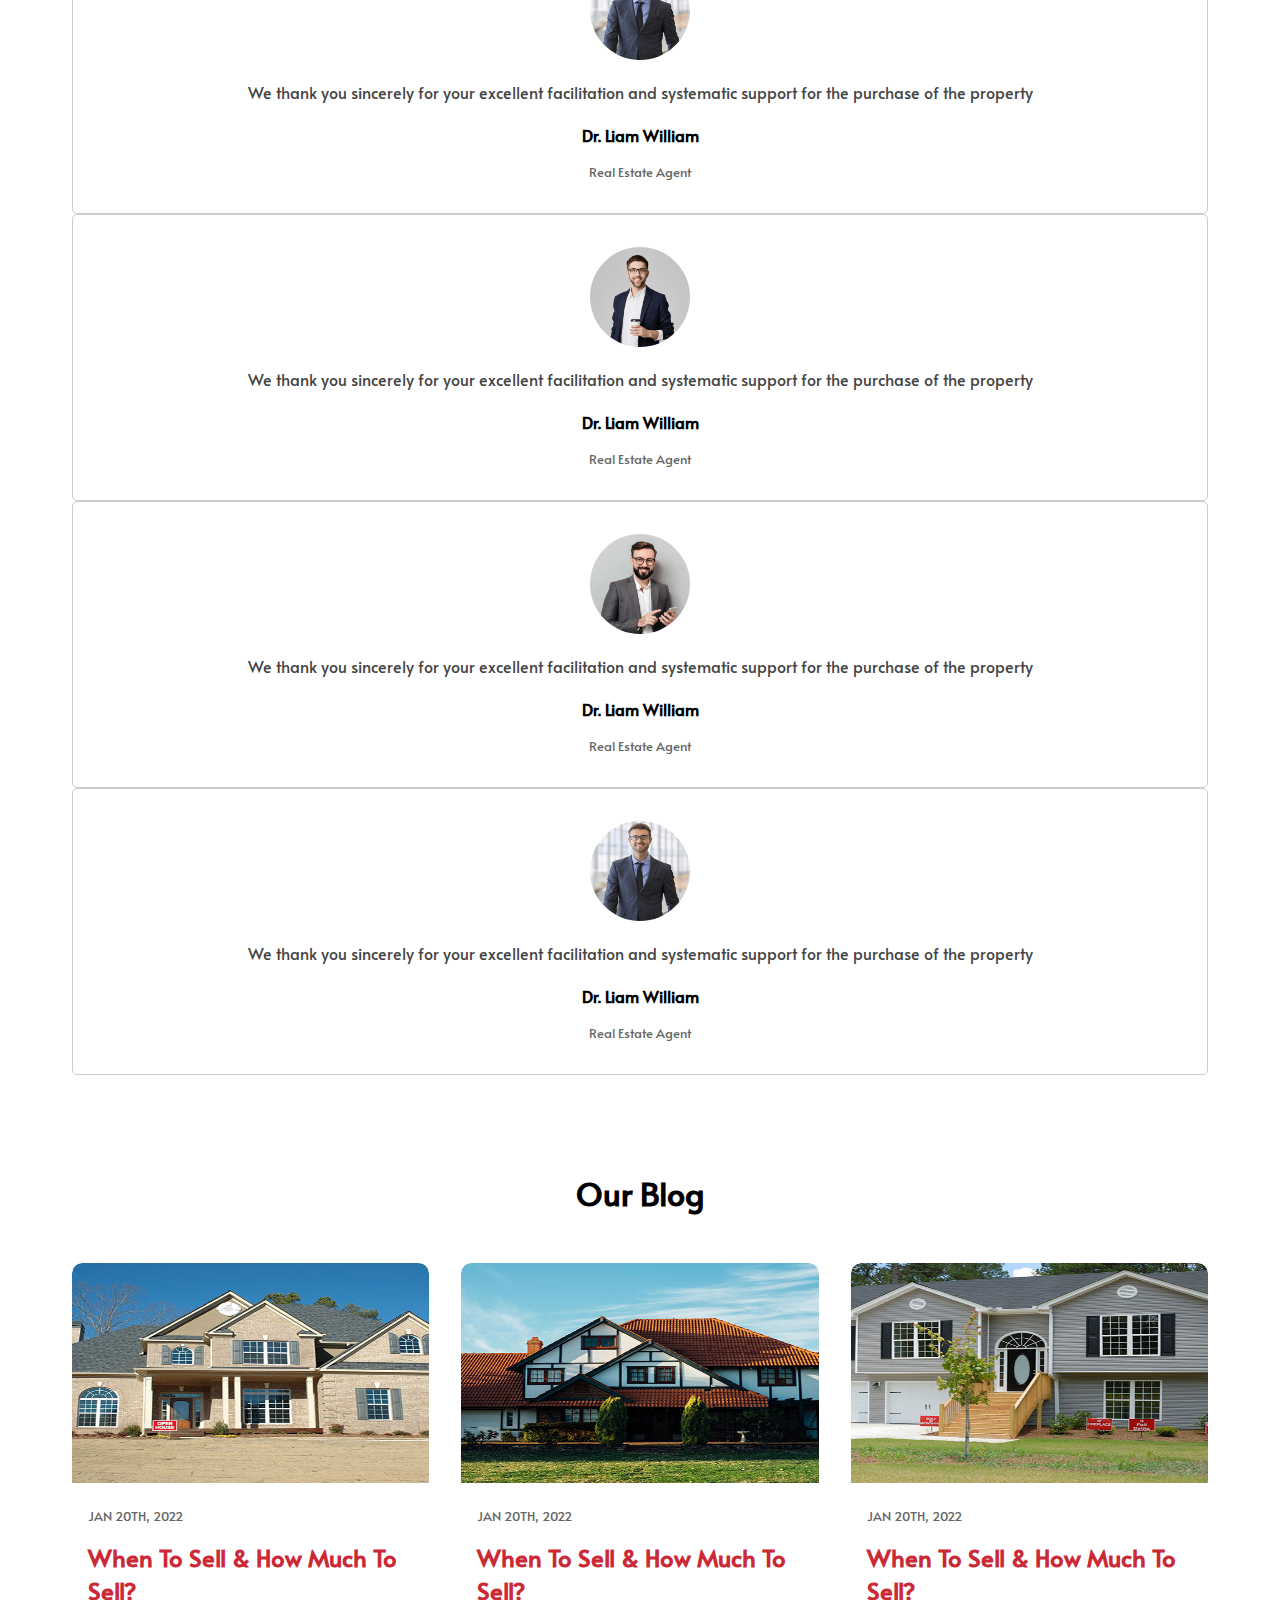
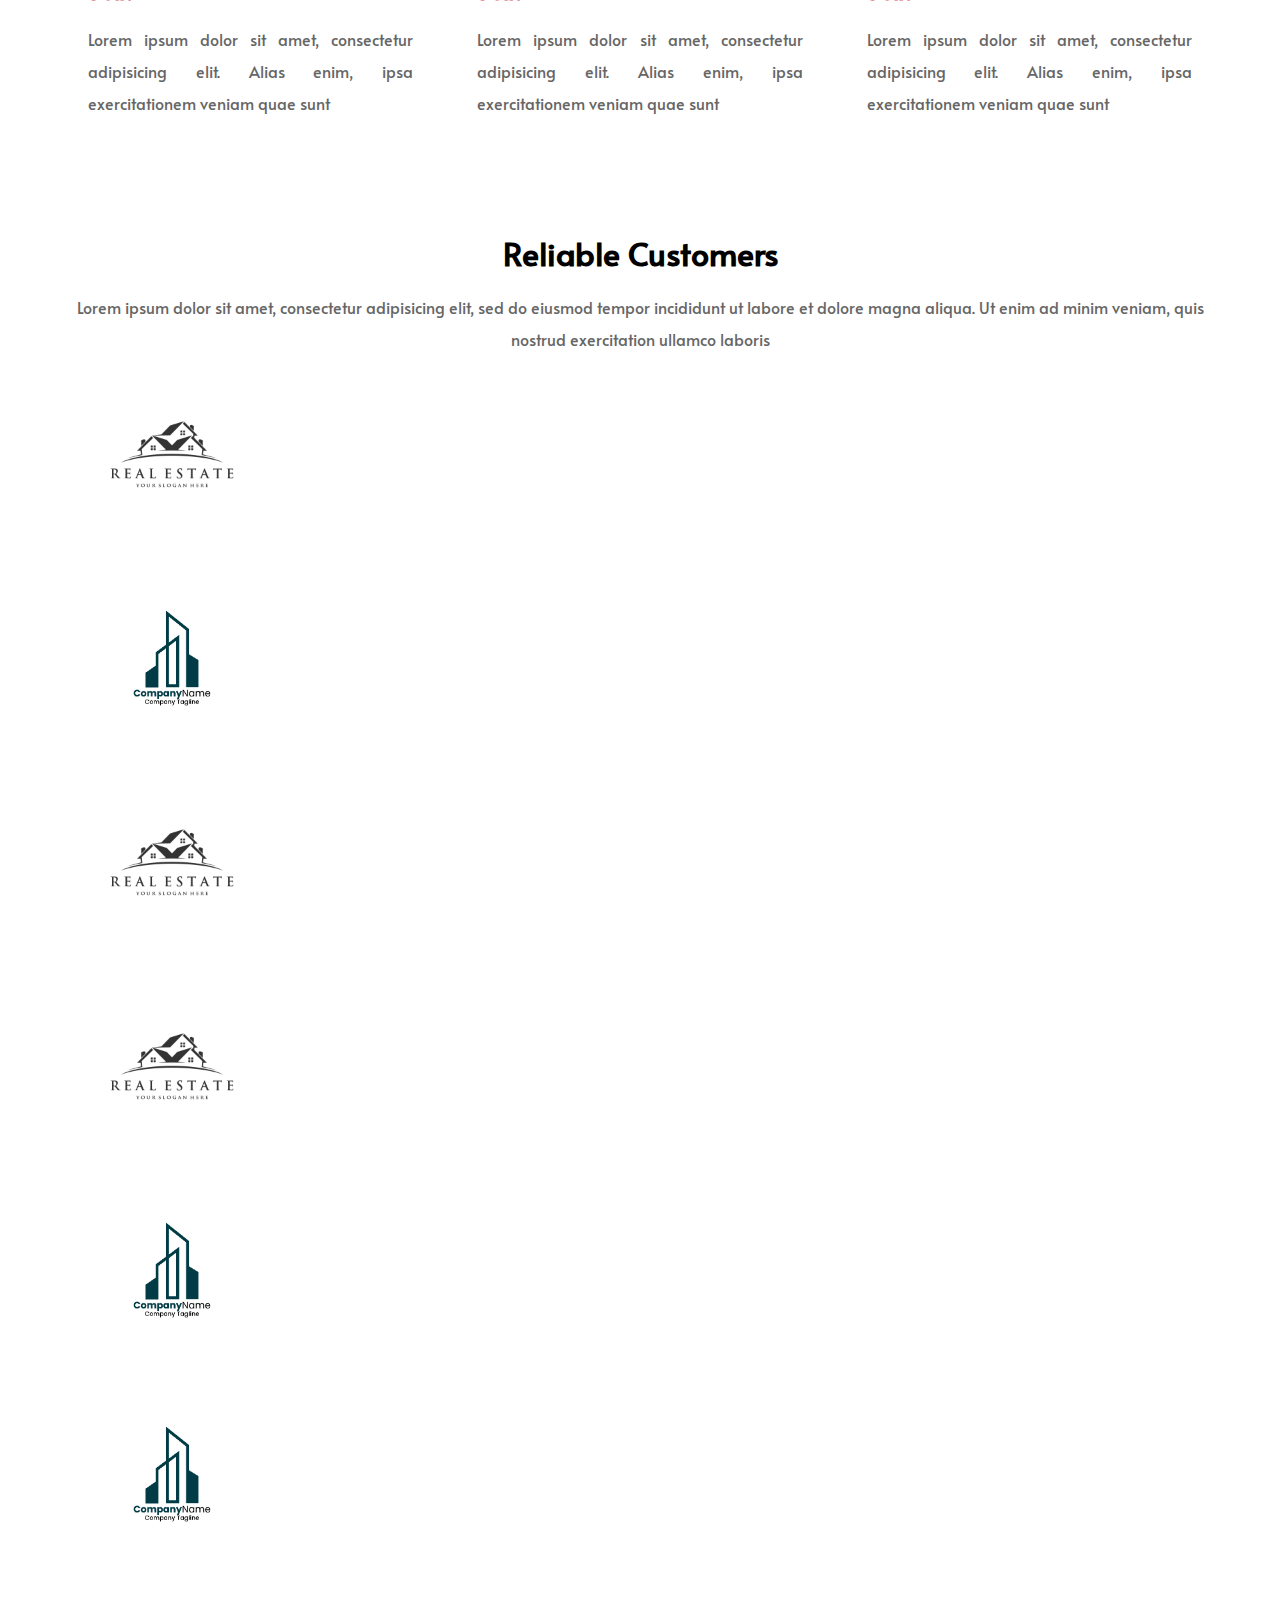
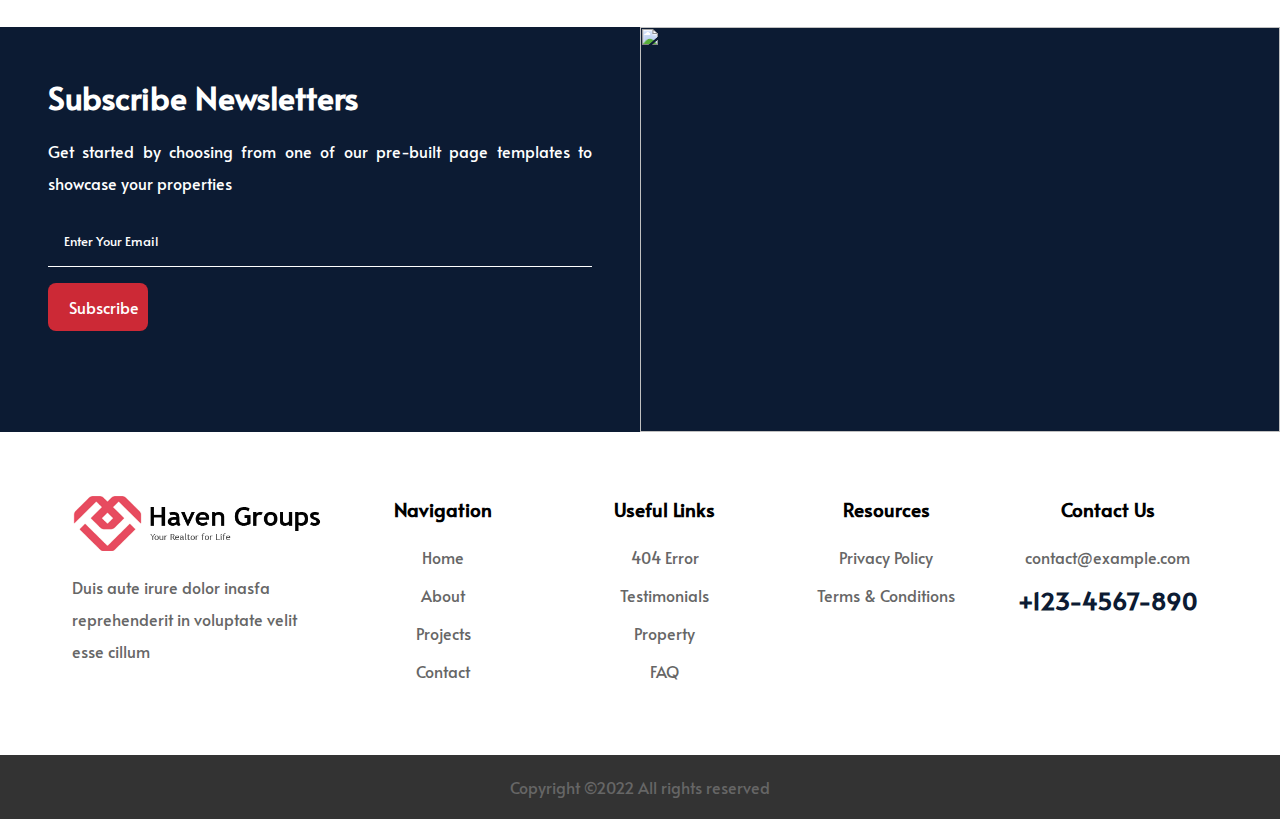
==== commit 657203de: "add forlandowners page and responsive" ====
--- a/index.html
+++ b/index.html
@@ -31,7 +31,7 @@
                 <a href="index.html" class="logo-img"><img src="assets/img/main-logo.png" alt="logo"></a>
                 <ul id="mymenu" class="menu">
                     <li><a href="about.html">About Us</a></li>
-                    <li><a href="#">For Land Owners</a></li>
+                    <li><a href="ForLandOwners.html">For Land Owners</a></li>
                     <li><a href="#">Ongoing Projects</a></li>
                     <li><a href="#">Completed Projects</a></li>
                     <li><a href="#">Contact Us</a></li>
--- a/assets/css/main.css
+++ b/assets/css/main.css
@@ -410,16 +410,20 @@
 .blog-container{
     display: grid;
     grid-template-columns: repeat(3, 1fr);
-    gap: 1rem;
+    gap: 2rem;
     justify-content: center;
     align-items: center;
 }
 .blog .blogs .blog-img-container{
     position: relative;
     overflow: hidden;
+    border-top-left-radius: 10px;
+    border-top-right-radius: 10px;
 }
 .blog .blogs .blog-img-container img:hover{
 transform: scale(2);
+border-top-left-radius: 10px;
+border-top-right-radius: 10px;
 }
 .blog .blogs .blog-img-container img{
     transition: 0.6s ease-in-out;
@@ -806,6 +810,7 @@
     .service .service-boxes{
         grid-template-columns: 1fr;
     }
+   
     .cta .cta-container{
         grid-template-columns: 1fr;
     }
@@ -865,6 +870,17 @@
         grid-column: 1 / span 3;
     
     }
+    .hero .hero-content{
+        grid-template-columns: 1fr;
+        text-align: center;
+    }
+  
+    .hero .hero-content h1{
+        font-size: 2.5rem !important;
+    }
+    .cta .cta-container{
+        grid-template-columns: 1fr;
+    }
     .navigation .menu.responsive li a{
         text-align: center;
         padding: 1rem 0;
@@ -890,6 +906,9 @@
         display: block !important;
         text-align: right; 
     }
+    .service .service-boxes{
+       grid-template-columns: 1fr;
+    }
     .menu-btn{
         padding: 1rem !important;
     }
@@ -905,9 +924,37 @@
     .honor-box{
         text-align: center;
     }
+    .blog-container{
+        grid-template-columns: 1fr;
+    }
+    .blog-container img{
+        object-fit: cover;
+    }
     .why-us-container{
         grid-template-columns: repeat(2, 1fr);
     }
+    .newsletter .sides{
+        grid-template-columns: 1fr;
+    }
+    .newsletter .left{
+        padding-bottom: 2.5rem !important;
+    }
+    .newsletter .sides .left p{
+        text-align: left;
+    }
+    .footer-columns{
+        grid-template-columns: 1fr;
+    }
+    .info-column img{
+        display: block;
+        margin: auto;
+    }
+    .info-column p{
+        text-align: center !important;
+    }
+    .info-column ul{
+        justify-content: center;
+    }
 }
 
 
